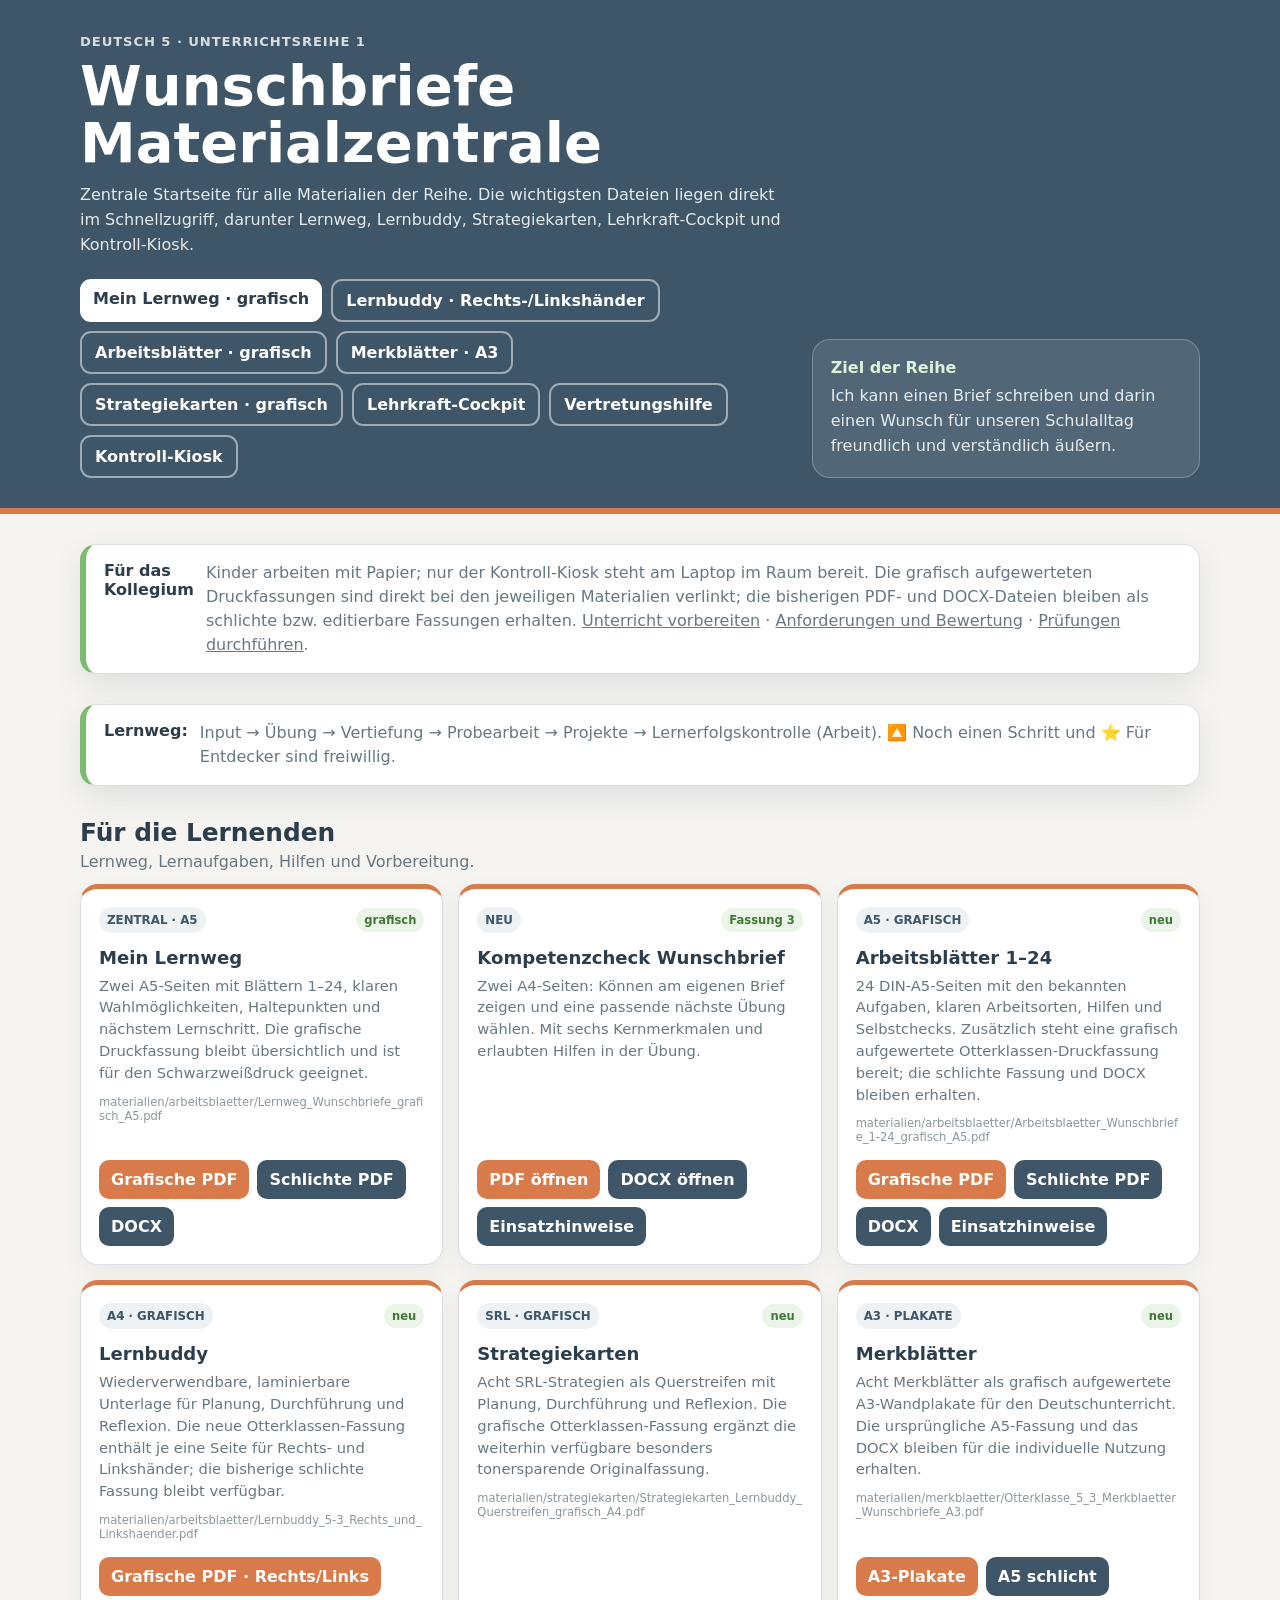
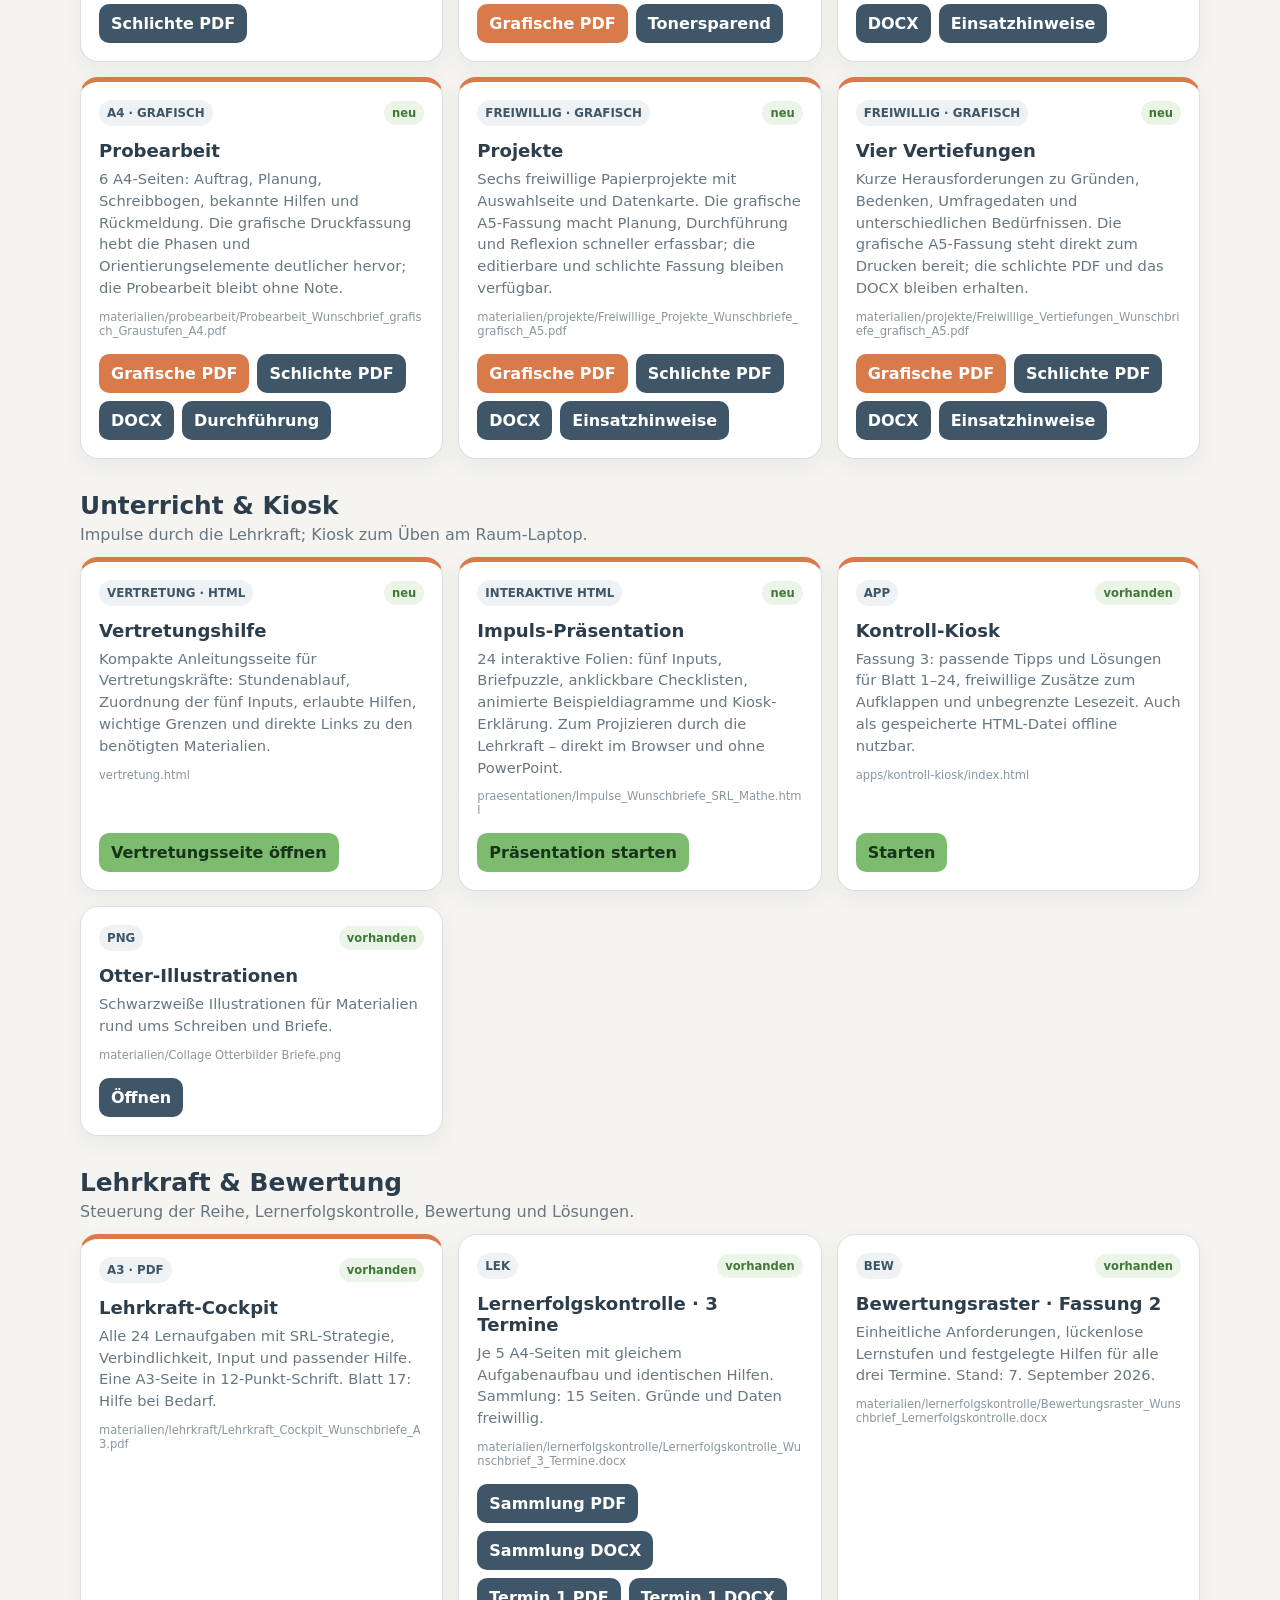
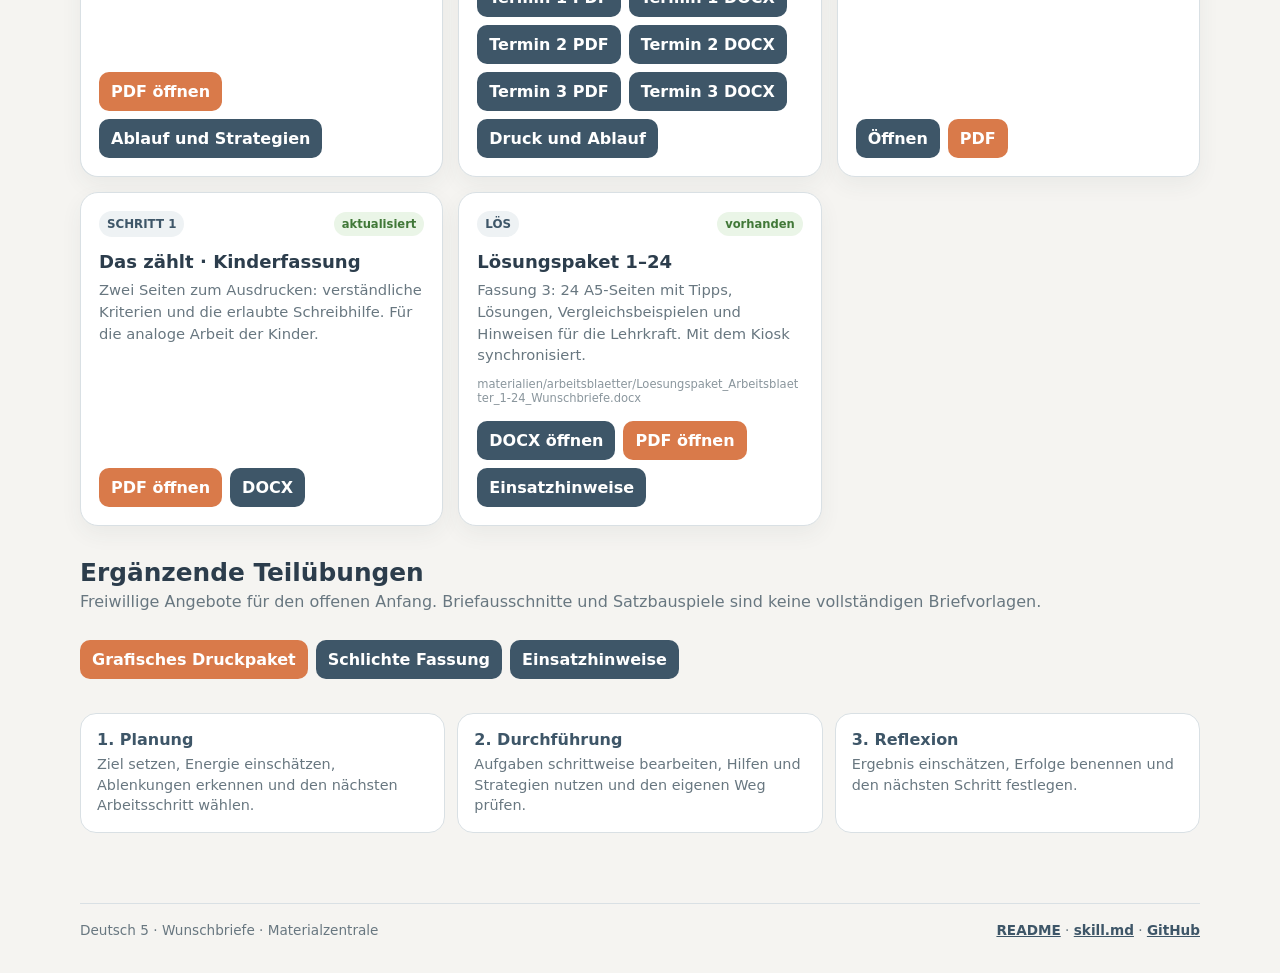
==== index.html @ b3e1fbee "Vertretungshilfe im Cockpit verlinken" ====
<!doctype html>
<html lang="de">
<head>
<meta charset="utf-8">
<meta name="viewport" content="width=device-width,initial-scale=1">
<meta name="theme-color" content="#3E5668">
<title>Deutsch 5 · Wunschbriefe · Materialzentrale</title>
<style>
:root{--slate:#3E5668;--slate-dark:#2C3D4C;--rust:#D97A4A;--sage:#7DBB6F;--paper:#F5F4F1;--ink:#24313A;--muted:#687780;--line:#D9E0E4;--white:#fff;--soft:#EEF2F4;--shadow:0 12px 30px rgba(44,61,76,.10)}
*{box-sizing:border-box}html{scroll-behavior:smooth}body{margin:0;font-family:system-ui,-apple-system,"Segoe UI",Arial,sans-serif;background:var(--paper);color:var(--ink)}a{color:inherit}.shell{width:min(1120px,calc(100% - 28px));margin:auto}
header{background:var(--slate);color:white;border-bottom:6px solid var(--rust);padding:34px 0 30px}.hero{display:grid;grid-template-columns:1.45fr .8fr;gap:28px;align-items:end}.eyebrow{font-size:.82rem;font-weight:850;letter-spacing:.07em;text-transform:uppercase;opacity:.8}h1{font-size:clamp(2rem,5vw,3.5rem);line-height:1.02;margin:8px 0 12px}header p{margin:0;line-height:1.55;max-width:730px;color:rgba(255,255,255,.88)}.goal{background:rgba(255,255,255,.1);border:1px solid rgba(255,255,255,.25);border-radius:18px;padding:18px}.goal b{display:block;color:#DDF3D8;margin-bottom:7px}.quick{display:flex;gap:9px;flex-wrap:wrap;margin-top:21px}.quick a{text-decoration:none;background:white;color:var(--slate-dark);font-weight:850;padding:10px 13px;border-radius:11px}.quick a.alt{background:transparent;color:white;border:2px solid rgba(255,255,255,.5)}
main{padding:30px 0 48px}.intro{display:flex;gap:12px;align-items:flex-start;background:white;border:1px solid var(--line);border-left:6px solid var(--sage);padding:16px 18px;border-radius:16px;box-shadow:var(--shadow);margin-bottom:30px}.intro strong{color:var(--slate-dark)}.intro span{color:var(--muted);line-height:1.5}
section{margin-top:32px}.section-head{margin-bottom:13px}.section-head h2{margin:0;color:var(--slate-dark);font-size:1.55rem}.section-head p{margin:5px 0 0;color:var(--muted)}.grid{display:grid;grid-template-columns:repeat(3,minmax(0,1fr));gap:15px}.card{background:white;border:1px solid var(--line);border-radius:18px;padding:18px;box-shadow:0 8px 22px rgba(44,61,76,.06);display:flex;flex-direction:column;min-height:220px}.card.featured{border-top:5px solid var(--rust)}.top{display:flex;align-items:center;justify-content:space-between;gap:10px}.badge{font-size:.74rem;font-weight:900;padding:6px 8px;border-radius:999px;background:var(--soft);color:var(--slate)}.ready{font-size:.72rem;font-weight:850;color:#417838;background:#EAF5E7;padding:5px 8px;border-radius:999px}.card h3{margin:14px 0 7px;color:var(--slate-dark);font-size:1.13rem}.card p{margin:0;color:var(--muted);line-height:1.48;font-size:.92rem}.path{margin:11px 0 0;color:#8A969D;font-size:.72rem;word-break:break-all}.actions{margin-top:auto;padding-top:16px;display:flex;flex-wrap:wrap;gap:8px}.btn{display:inline-block;text-decoration:none;background:var(--slate);color:white;padding:10px 12px;border-radius:10px;font-weight:850}.btn.pdf{background:var(--rust)}.btn.app{background:var(--sage);color:#17331a}
.srl{display:grid;grid-template-columns:repeat(3,1fr);gap:12px;margin-top:34px}.srl div{background:white;border:1px solid var(--line);border-radius:16px;padding:16px}.srl b{display:block;color:var(--slate);margin-bottom:5px}.srl span{font-size:.9rem;line-height:1.42;color:var(--muted)}footer{padding:22px 0 35px;color:var(--muted);font-size:.85rem}footer .shell{border-top:1px solid var(--line);padding-top:18px;display:flex;justify-content:space-between;gap:12px;flex-wrap:wrap}footer a{font-weight:800;color:var(--slate)}
@media(max-width:900px){.hero{grid-template-columns:1fr}.grid{grid-template-columns:repeat(2,1fr)}.srl{grid-template-columns:1fr}}@media(max-width:620px){.grid{grid-template-columns:1fr}.shell{width:min(100% - 18px,1120px)}header{padding-top:25px}}
</style>
</head>
<body>
<header>
<div class="shell hero">
<div>
<div class="eyebrow">Deutsch 5 · Unterrichtsreihe 1</div>
<h1>Wunschbriefe<br>Materialzentrale</h1>
<p>Zentrale Startseite für alle Materialien der Reihe. Die wichtigsten Dateien liegen direkt im Schnellzugriff, darunter Lernweg, Lernbuddy, Strategiekarten, Lehrkraft-Cockpit und Kontroll-Kiosk.</p>
<nav class="quick" aria-label="Schnellzugriff">
<a href="materialien/arbeitsblaetter/Lernweg_Wunschbriefe_grafisch_A5.pdf">Mein Lernweg · grafisch</a>
<a class="alt" href="materialien/arbeitsblaetter/Lernbuddy_5-3_Rechts_und_Linkshaender.pdf">Lernbuddy · Rechts-/Linkshänder</a>
<a class="alt" href="materialien/arbeitsblaetter/Arbeitsblaetter_Wunschbriefe_1-24_grafisch_A5.pdf">Arbeitsblätter · grafisch</a>
<a class="alt" href="materialien/merkblaetter/Otterklasse_5_3_Merkblaetter_Wunschbriefe_A3.pdf">Merkblätter · A3</a>
<a class="alt" href="materialien/strategiekarten/Strategiekarten_Lernbuddy_Querstreifen_grafisch_A4.pdf">Strategiekarten · grafisch</a>
<a class="alt" href="materialien/lehrkraft/Lehrkraft_Cockpit_Wunschbriefe_A3.pdf">Lehrkraft-Cockpit</a>
<a class="alt" href="vertretung.html">Vertretungshilfe</a>
<a class="alt" href="apps/kontroll-kiosk/index.html">Kontroll-Kiosk</a>
</nav>
</div>
<aside class="goal"><b>Ziel der Reihe</b><p>Ich kann einen Brief schreiben und darin einen Wunsch für unseren Schulalltag freundlich und verständlich äußern.</p></aside>
</div>
</header>
<main class="shell">
<div class="intro"><strong>Für das Kollegium</strong><span>Kinder arbeiten mit Papier; nur der Kontroll-Kiosk steht am Laptop im Raum bereit. Die grafisch aufgewerteten Druckfassungen sind direkt bei den jeweiligen Materialien verlinkt; die bisherigen PDF- und DOCX-Dateien bleiben als schlichte bzw. editierbare Fassungen erhalten. <a href="materialien/lehrkraft/Hinweise_Unterricht_Fassung3.md">Unterricht vorbereiten</a> · <a href="materialien/bewertung/Anforderungen_Wunschbriefe.md">Anforderungen und Bewertung</a> · <a href="materialien/lernerfolgskontrolle/Hinweise_Pruefungen_Fassung3.md">Prüfungen durchführen</a>.</span></div>
<div class="intro"><strong>Lernweg:</strong><span>Input → Übung → Vertiefung → Probearbeit → Projekte → Lernerfolgskontrolle (Arbeit). 🔼 Noch einen Schritt und ⭐ Für Entdecker sind freiwillig.</span></div>

<section>
<div class="section-head"><h2>Für die Lernenden</h2><p>Lernweg, Lernaufgaben, Hilfen und Vorbereitung.</p></div>
<div class="grid">
<article class="card featured"><div class="top"><span class="badge">ZENTRAL · A5</span><span class="ready">grafisch</span></div><h3>Mein Lernweg</h3><p>Zwei A5-Seiten mit Blättern 1–24, klaren Wahlmöglichkeiten, Haltepunkten und nächstem Lernschritt. Die grafische Druckfassung bleibt übersichtlich und ist für den Schwarzweißdruck geeignet.</p><div class="path">materialien/arbeitsblaetter/Lernweg_Wunschbriefe_grafisch_A5.pdf</div><div class="actions"><a class="btn pdf" href="materialien/arbeitsblaetter/Lernweg_Wunschbriefe_grafisch_A5.pdf">Grafische PDF</a><a class="btn" href="materialien/arbeitsblaetter/Mein_Lernweg.pdf">Schlichte PDF</a><a class="btn" href="materialien/arbeitsblaetter/Mein_Lernweg.docx">DOCX</a></div></article>
<article class="card featured"><div class="top"><span class="badge">NEU</span><span class="ready">Fassung 3</span></div><h3>Kompetenzcheck Wunschbrief</h3><p>Zwei A4-Seiten: Können am eigenen Brief zeigen und eine passende nächste Übung wählen. Mit sechs Kernmerkmalen und erlaubten Hilfen in der Übung.</p><div class="actions"><a class="btn pdf" href="materialien/arbeitsblaetter/Kompetenzcheck_Wunschbrief.pdf">PDF öffnen</a><a class="btn" href="materialien/arbeitsblaetter/Kompetenzcheck_Wunschbrief.docx">DOCX öffnen</a><a class="btn" href="materialien/arbeitsblaetter/Hinweise_Lernweg_Kompetenzcheck.md">Einsatzhinweise</a></div></article>
<article class="card featured"><div class="top"><span class="badge">A5 · GRAFISCH</span><span class="ready">neu</span></div><h3>Arbeitsblätter 1–24</h3><p>24 DIN-A5-Seiten mit den bekannten Aufgaben, klaren Arbeitsorten, Hilfen und Selbstchecks. Zusätzlich steht eine grafisch aufgewertete Otterklassen-Druckfassung bereit; die schlichte Fassung und DOCX bleiben erhalten.</p><div class="path">materialien/arbeitsblaetter/Arbeitsblaetter_Wunschbriefe_1-24_grafisch_A5.pdf</div><div class="actions"><a class="btn pdf" href="materialien/arbeitsblaetter/Arbeitsblaetter_Wunschbriefe_1-24_grafisch_A5.pdf">Grafische PDF</a><a class="btn" href="materialien/arbeitsblaetter/Arbeitsblaetter_1-24_DIN_A5_ueberarbeitet.pdf">Schlichte PDF</a><a class="btn" href="materialien/arbeitsblaetter/Arbeitsblaetter_1-24_DIN_A5_ueberarbeitet.docx">DOCX</a><a class="btn" href="materialien/arbeitsblaetter/Hinweise_Arbeitsblaetter_Fassung3.md">Einsatzhinweise</a></div></article>
<article class="card featured"><div class="top"><span class="badge">A4 · GRAFISCH</span><span class="ready">neu</span></div><h3>Lernbuddy</h3><p>Wiederverwendbare, laminierbare Unterlage für Planung, Durchführung und Reflexion. Die neue Otterklassen-Fassung enthält je eine Seite für Rechts- und Linkshänder; die bisherige schlichte Fassung bleibt verfügbar.</p><div class="path">materialien/arbeitsblaetter/Lernbuddy_5-3_Rechts_und_Linkshaender.pdf</div><div class="actions"><a class="btn pdf" href="materialien/arbeitsblaetter/Lernbuddy_5-3_Rechts_und_Linkshaender.pdf">Grafische PDF · Rechts/Links</a><a class="btn" href="materialien/arbeitsblaetter/Lernbuddy_A4.pdf">Schlichte PDF</a></div></article>
<article class="card featured"><div class="top"><span class="badge">SRL · GRAFISCH</span><span class="ready">neu</span></div><h3>Strategiekarten</h3><p>Acht SRL-Strategien als Querstreifen mit Planung, Durchführung und Reflexion. Die grafische Otterklassen-Fassung ergänzt die weiterhin verfügbare besonders tonersparende Originalfassung.</p><div class="path">materialien/strategiekarten/Strategiekarten_Lernbuddy_Querstreifen_grafisch_A4.pdf</div><div class="actions"><a class="btn pdf" href="materialien/strategiekarten/Strategiekarten_Lernbuddy_Querstreifen_grafisch_A4.pdf">Grafische PDF</a><a class="btn" href="materialien/strategiekarten/Strategiekarten_Lernbuddy_Querstreifen_8_Karten.pdf">Tonersparend</a></div></article>
<article class="card featured"><div class="top"><span class="badge">A3 · PLAKATE</span><span class="ready">neu</span></div><h3>Merkblätter</h3><p>Acht Merkblätter als grafisch aufgewertete A3-Wandplakate für den Deutschunterricht. Die ursprüngliche A5-Fassung und das DOCX bleiben für die individuelle Nutzung erhalten.</p><div class="path">materialien/merkblaetter/Otterklasse_5_3_Merkblaetter_Wunschbriefe_A3.pdf</div><div class="actions"><a class="btn pdf" href="materialien/merkblaetter/Otterklasse_5_3_Merkblaetter_Wunschbriefe_A3.pdf">A3-Plakate</a><a class="btn" href="materialien/merkblaetter/Merkblaetter_Wunschbriefe_DIN_A5_Mathe_angepasst.pdf">A5 schlicht</a><a class="btn" href="materialien/merkblaetter/Merkblaetter_Wunschbriefe_DIN_A5_Mathe_angepasst.docx">DOCX</a><a class="btn" href="materialien/merkblaetter/Hinweise_Hilfen_Fassung3.md">Einsatzhinweise</a></div></article>
<article class="card featured"><div class="top"><span class="badge">A4 · GRAFISCH</span><span class="ready">neu</span></div><h3>Probearbeit</h3><p>6 A4-Seiten: Auftrag, Planung, Schreibbogen, bekannte Hilfen und Rückmeldung. Die grafische Druckfassung hebt die Phasen und Orientierungselemente deutlicher hervor; die Probearbeit bleibt ohne Note.</p><div class="path">materialien/probearbeit/Probearbeit_Wunschbrief_grafisch_Graustufen_A4.pdf</div><div class="actions"><a class="btn pdf" href="materialien/probearbeit/Probearbeit_Wunschbrief_grafisch_Graustufen_A4.pdf">Grafische PDF</a><a class="btn" href="materialien/probearbeit/Probearbeit_Wunschbrief_Komplettpaket.pdf">Schlichte PDF</a><a class="btn" href="materialien/probearbeit/Probearbeit_Wunschbrief_Komplettpaket.docx">DOCX</a><a class="btn" href="materialien/lernerfolgskontrolle/Hinweise_Pruefungen_Fassung3.md">Durchführung</a></div></article>
<article class="card featured"><div class="top"><span class="badge">FREIWILLIG · GRAFISCH</span><span class="ready">neu</span></div><h3>Projekte</h3><p>Sechs freiwillige Papierprojekte mit Auswahlseite und Datenkarte. Die grafische A5-Fassung macht Planung, Durchführung und Reflexion schneller erfassbar; die editierbare und schlichte Fassung bleiben verfügbar.</p><div class="path">materialien/projekte/Freiwillige_Projekte_Wunschbriefe_grafisch_A5.pdf</div><div class="actions"><a class="btn pdf" href="materialien/projekte/Freiwillige_Projekte_Wunschbriefe_grafisch_A5.pdf">Grafische PDF</a><a class="btn" href="materialien/projekte/Freiwillige_Projekte_Wunschbriefe_DIN_A5.pdf">Schlichte PDF</a><a class="btn" href="materialien/projekte/Freiwillige_Projekte_Wunschbriefe_DIN_A5.docx">DOCX</a><a class="btn" href="materialien/projekte/Hinweise_Projekte_Vertiefungen.md">Einsatzhinweise</a></div></article>
<article class="card featured"><div class="top"><span class="badge">FREIWILLIG · GRAFISCH</span><span class="ready">neu</span></div><h3>Vier Vertiefungen</h3><p>Kurze Herausforderungen zu Gründen, Bedenken, Umfragedaten und unterschiedlichen Bedürfnissen. Die grafische A5-Fassung steht direkt zum Drucken bereit; die schlichte PDF und das DOCX bleiben erhalten.</p><div class="path">materialien/projekte/Freiwillige_Vertiefungen_Wunschbriefe_grafisch_A5.pdf</div><div class="actions"><a class="btn pdf" href="materialien/projekte/Freiwillige_Vertiefungen_Wunschbriefe_grafisch_A5.pdf">Grafische PDF</a><a class="btn" href="materialien/projekte/Freiwillige_Vertiefungen_Wunschbriefe_DIN_A5.pdf">Schlichte PDF</a><a class="btn" href="materialien/projekte/Freiwillige_Vertiefungen_Wunschbriefe_DIN_A5.docx">DOCX</a><a class="btn" href="materialien/projekte/Hinweise_Projekte_Vertiefungen.md">Einsatzhinweise</a></div></article>
</div>
</section>

<section>
<div class="section-head"><h2>Unterricht & Kiosk</h2><p>Impulse durch die Lehrkraft; Kiosk zum Üben am Raum-Laptop.</p></div>
<div class="grid">
<article class="card featured"><div class="top"><span class="badge">VERTRETUNG · HTML</span><span class="ready">neu</span></div><h3>Vertretungshilfe</h3><p>Kompakte Anleitungsseite für Vertretungskräfte: Stundenablauf, Zuordnung der fünf Inputs, erlaubte Hilfen, wichtige Grenzen und direkte Links zu den benötigten Materialien.</p><div class="path">vertretung.html</div><div class="actions"><a class="btn app" href="vertretung.html">Vertretungsseite öffnen</a></div></article>
<article class="card featured"><div class="top"><span class="badge">INTERAKTIVE HTML</span><span class="ready">neu</span></div><h3>Impuls-Präsentation</h3><p>24 interaktive Folien: fünf Inputs, Briefpuzzle, anklickbare Checklisten, animierte Beispieldiagramme und Kiosk-Erklärung. Zum Projizieren durch die Lehrkraft – direkt im Browser und ohne PowerPoint.</p><div class="path">praesentationen/Impulse_Wunschbriefe_SRL_Mathe.html</div><div class="actions"><a class="btn app" href="praesentationen/Impulse_Wunschbriefe_SRL_Mathe.html">Präsentation starten</a></div></article>
<article class="card featured"><div class="top"><span class="badge">APP</span><span class="ready">vorhanden</span></div><h3>Kontroll-Kiosk</h3><p>Fassung 3: passende Tipps und Lösungen für Blatt 1–24, freiwillige Zusätze zum Aufklappen und unbegrenzte Lesezeit. Auch als gespeicherte HTML-Datei offline nutzbar.</p><div class="path">apps/kontroll-kiosk/index.html</div><div class="actions"><a class="btn app" href="apps/kontroll-kiosk/index.html">Starten</a></div></article>
<article class="card"><div class="top"><span class="badge">PNG</span><span class="ready">vorhanden</span></div><h3>Otter-Illustrationen</h3><p>Schwarzweiße Illustrationen für Materialien rund ums Schreiben und Briefe.</p><div class="path">materialien/Collage Otterbilder Briefe.png</div><div class="actions"><a class="btn" href="materialien/Collage%20Otterbilder%20Briefe.png">Öffnen</a></div></article>
</div>
</section>

<section>
<div class="section-head"><h2>Lehrkraft & Bewertung</h2><p>Steuerung der Reihe, Lernerfolgskontrolle, Bewertung und Lösungen.</p></div>
<div class="grid">
<article class="card featured"><div class="top"><span class="badge">A3 · PDF</span><span class="ready">vorhanden</span></div><h3>Lehrkraft-Cockpit</h3><p>Alle 24 Lernaufgaben mit SRL-Strategie, Verbindlichkeit, Input und passender Hilfe. Eine A3-Seite in 12-Punkt-Schrift. Blatt 17: Hilfe bei Bedarf.</p><div class="path">materialien/lehrkraft/Lehrkraft_Cockpit_Wunschbriefe_A3.pdf</div><div class="actions"><a class="btn pdf" href="materialien/lehrkraft/Lehrkraft_Cockpit_Wunschbriefe_A3.pdf">PDF öffnen</a><a class="btn" href="materialien/lehrkraft/Hinweise_Unterricht_Fassung3.md">Ablauf und Strategien</a></div></article>
<article class="card"><div class="top"><span class="badge">LEK</span><span class="ready">vorhanden</span></div><h3>Lernerfolgskontrolle · 3 Termine</h3><p>Je 5 A4-Seiten mit gleichem Aufgabenaufbau und identischen Hilfen. Sammlung: 15 Seiten. Gründe und Daten freiwillig.</p><div class="path">materialien/lernerfolgskontrolle/Lernerfolgskontrolle_Wunschbrief_3_Termine.docx</div><div class="actions"><a class="btn" href="materialien/lernerfolgskontrolle/Lernerfolgskontrolle_Wunschbrief_3_Termine.pdf">Sammlung PDF</a><a class="btn" href="materialien/lernerfolgskontrolle/Lernerfolgskontrolle_Wunschbrief_3_Termine.docx">Sammlung DOCX</a><a class="btn" href="materialien/lernerfolgskontrolle/Lernerfolgskontrolle_Wunschbrief_Termin_1.pdf">Termin 1 PDF</a><a class="btn" href="materialien/lernerfolgskontrolle/Lernerfolgskontrolle_Wunschbrief_Termin_1.docx">Termin 1 DOCX</a><a class="btn" href="materialien/lernerfolgskontrolle/Lernerfolgskontrolle_Wunschbrief_Termin_2.pdf">Termin 2 PDF</a><a class="btn" href="materialien/lernerfolgskontrolle/Lernerfolgskontrolle_Wunschbrief_Termin_2.docx">Termin 2 DOCX</a><a class="btn" href="materialien/lernerfolgskontrolle/Lernerfolgskontrolle_Wunschbrief_Termin_3.pdf">Termin 3 PDF</a><a class="btn" href="materialien/lernerfolgskontrolle/Lernerfolgskontrolle_Wunschbrief_Termin_3.docx">Termin 3 DOCX</a><a class="btn" href="materialien/lernerfolgskontrolle/Hinweise_Pruefungen_Fassung3.md">Druck und Ablauf</a></div></article>
<article class="card"><div class="top"><span class="badge">BEW</span><span class="ready">vorhanden</span></div><h3>Bewertungsraster · Fassung 2</h3><p>Einheitliche Anforderungen, lückenlose Lernstufen und festgelegte Hilfen für alle drei Termine. Stand: 7. September 2026.</p><div class="path">materialien/lernerfolgskontrolle/Bewertungsraster_Wunschbrief_Lernerfolgskontrolle.docx</div><div class="actions"><a class="btn" href="materialien/lernerfolgskontrolle/Bewertungsraster_Wunschbrief_Lernerfolgskontrolle.docx">Öffnen</a> <a class="btn pdf" href="materialien/lernerfolgskontrolle/Bewertungsraster_Wunschbrief_Lernerfolgskontrolle.pdf">PDF</a></div></article>
<article class="card"><div class="top"><span class="badge">SCHRITT 1</span><span class="ready">aktualisiert</span></div><h3>Das zählt · Kinderfassung</h3><p>Zwei Seiten zum Ausdrucken: verständliche Kriterien und die erlaubte Schreibhilfe. Für die analoge Arbeit der Kinder.</p><div class="actions"><a class="btn pdf" href="materialien/lernerfolgskontrolle/Wunschbrief_Das_zaehlt_Kinderfassung.pdf">PDF öffnen</a> <a class="btn" href="materialien/lernerfolgskontrolle/Wunschbrief_Das_zaehlt_Kinderfassung.docx">DOCX</a></div></article>
<article class="card"><div class="top"><span class="badge">LÖS</span><span class="ready">vorhanden</span></div><h3>Lösungspaket 1–24</h3><p>Fassung 3: 24 A5-Seiten mit Tipps, Lösungen, Vergleichsbeispielen und Hinweisen für die Lehrkraft. Mit dem Kiosk synchronisiert.</p><div class="path">materialien/arbeitsblaetter/Loesungspaket_Arbeitsblaetter_1-24_Wunschbriefe.docx</div><div class="actions"><a class="btn" href="materialien/arbeitsblaetter/Loesungspaket_Arbeitsblaetter_1-24_Wunschbriefe.docx">DOCX öffnen</a><a class="btn pdf" href="materialien/arbeitsblaetter/Loesungspaket_Arbeitsblaetter_1-24_Wunschbriefe.pdf">PDF öffnen</a><a class="btn" href="materialien/arbeitsblaetter/Hinweise_Kiosk_Loesungen.md">Einsatzhinweise</a></div></article>
</div>
</section>

<section><div class="section-head"><h2>Ergänzende Teilübungen</h2><p>Freiwillige Angebote für den offenen Anfang. Briefausschnitte und Satzbauspiele sind keine vollständigen Briefvorlagen.</p></div><div class="actions"><a class="btn pdf" href="materialien/offener-anfang/Offener_Anfang_Wunschbriefe_grafisch_A5.pdf">Grafisches Druckpaket</a><a class="btn" href="materialien/offener-anfang/Offener_Anfang_Wunschbriefe_Druckpaket.pdf">Schlichte Fassung</a><a class="btn" href="materialien/offener-anfang/Hinweise_Offener_Anfang.md">Einsatzhinweise</a></div></section>
<section class="srl" aria-label="SRL-Zyklus">
<div><b>1. Planung</b><span>Ziel setzen, Energie einschätzen, Ablenkungen erkennen und den nächsten Arbeitsschritt wählen.</span></div>
<div><b>2. Durchführung</b><span>Aufgaben schrittweise bearbeiten, Hilfen und Strategien nutzen und den eigenen Weg prüfen.</span></div>
<div><b>3. Reflexion</b><span>Ergebnis einschätzen, Erfolge benennen und den nächsten Schritt festlegen.</span></div>
</section>
</main>
<footer><div class="shell"><span>Deutsch 5 · Wunschbriefe · Materialzentrale</span><span><a href="https://github.com/technikerleben/d5ur1-wunschbriefe/blob/main/README.md">README</a> · <a href="skill.md">skill.md</a> · <a href="https://github.com/technikerleben/d5ur1-wunschbriefe">GitHub</a></span></div></footer>
</body>
</html>
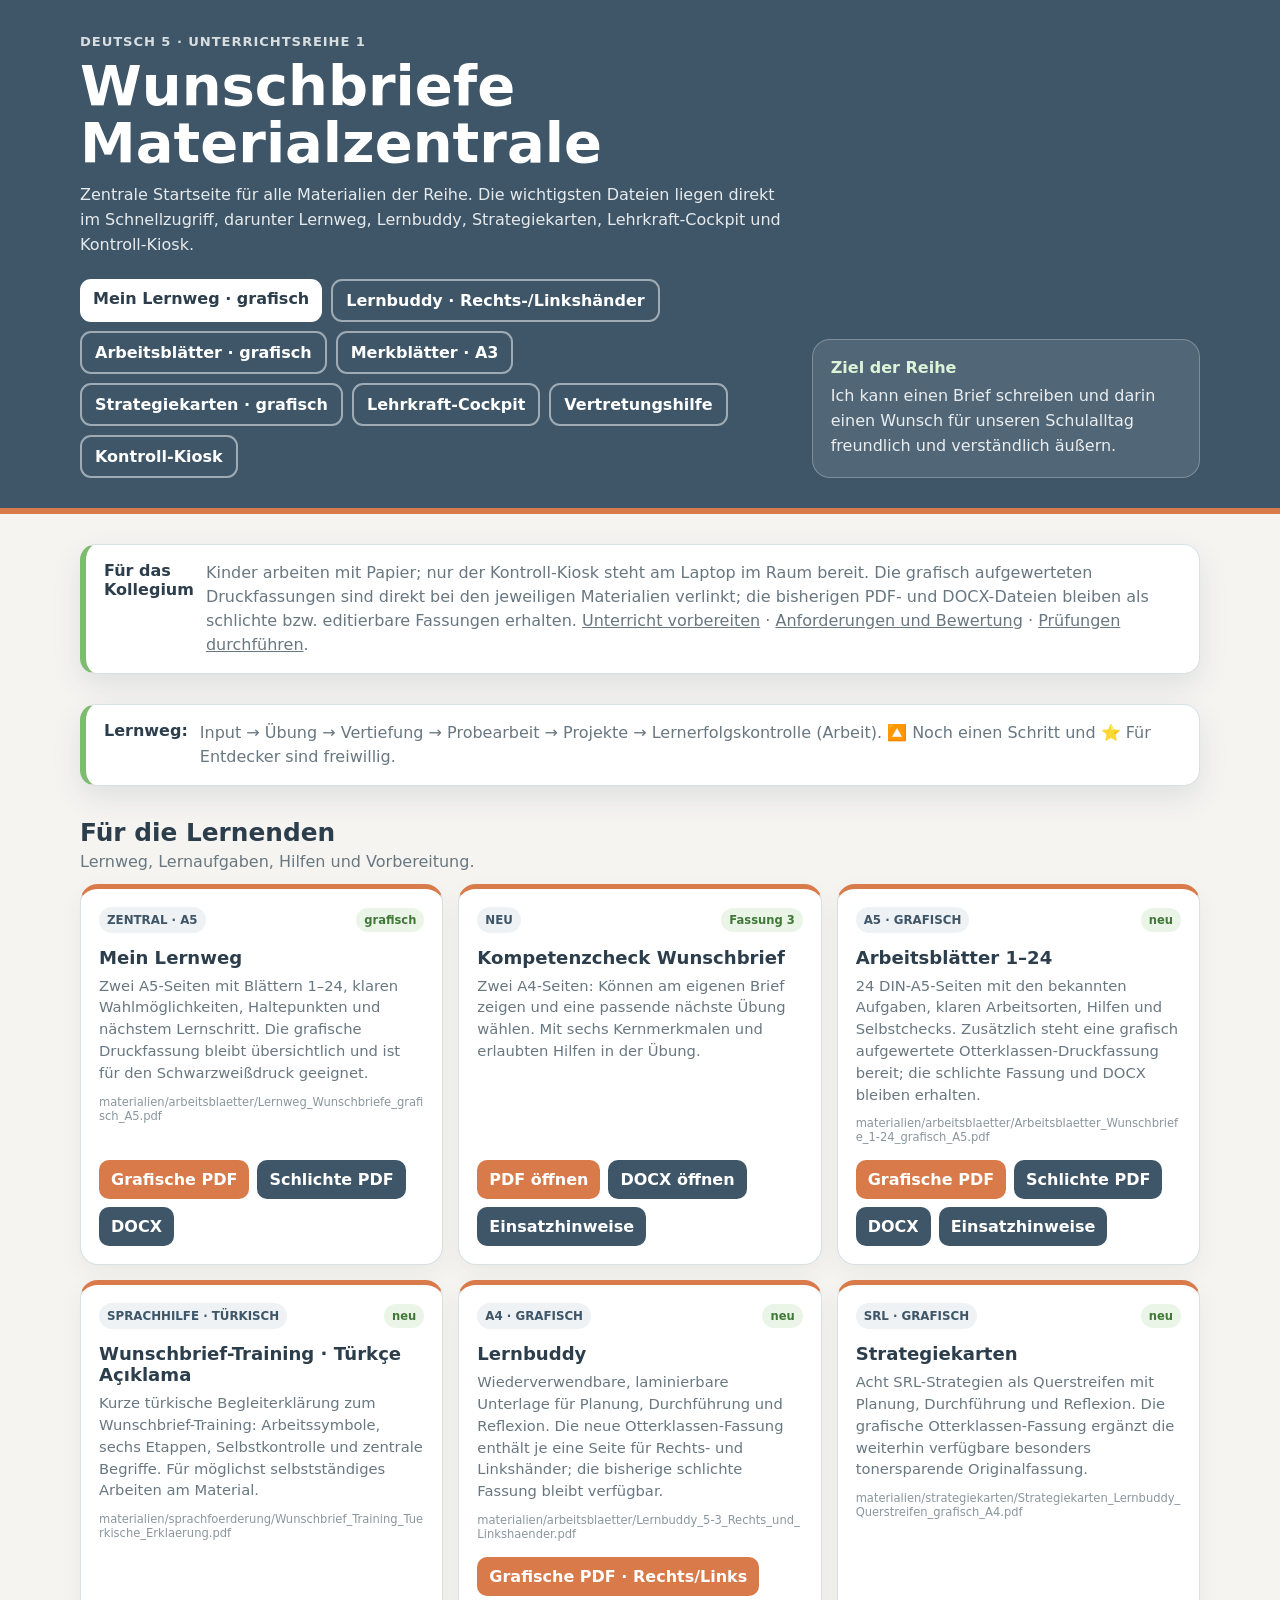
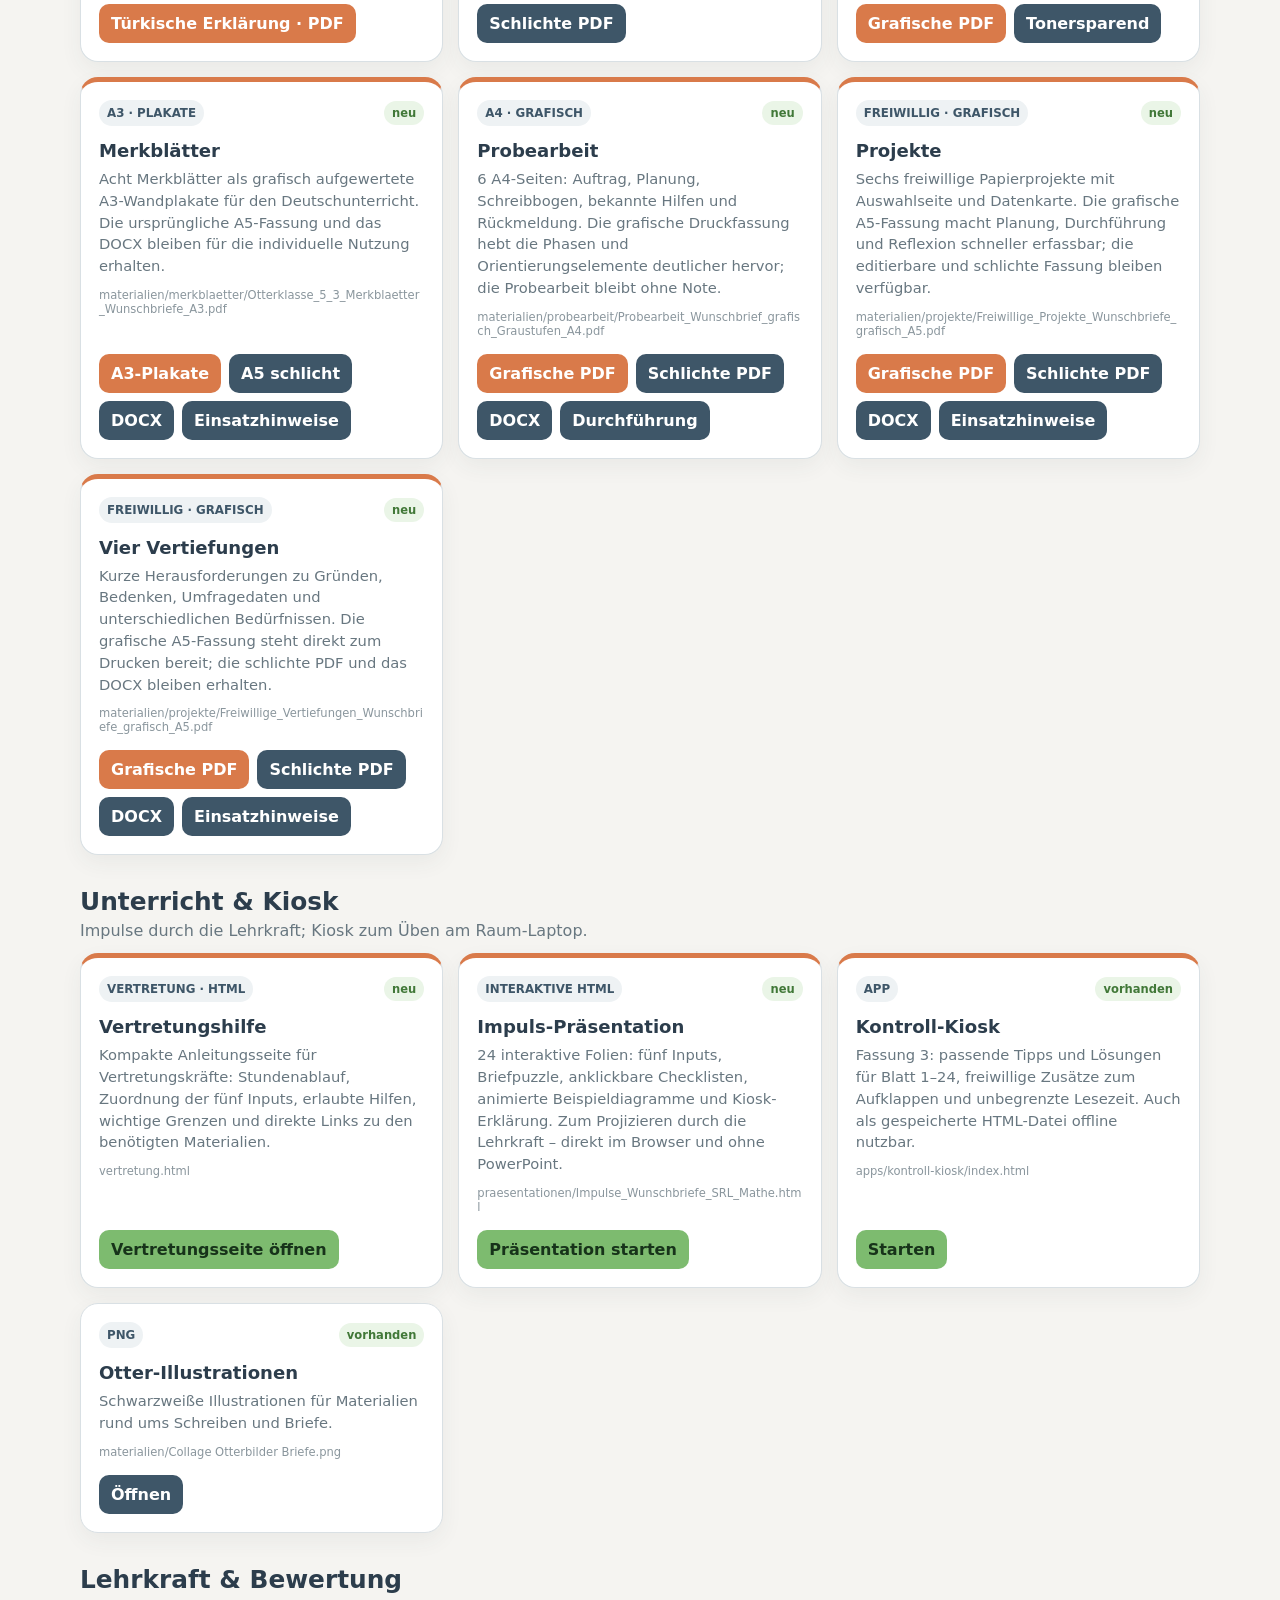
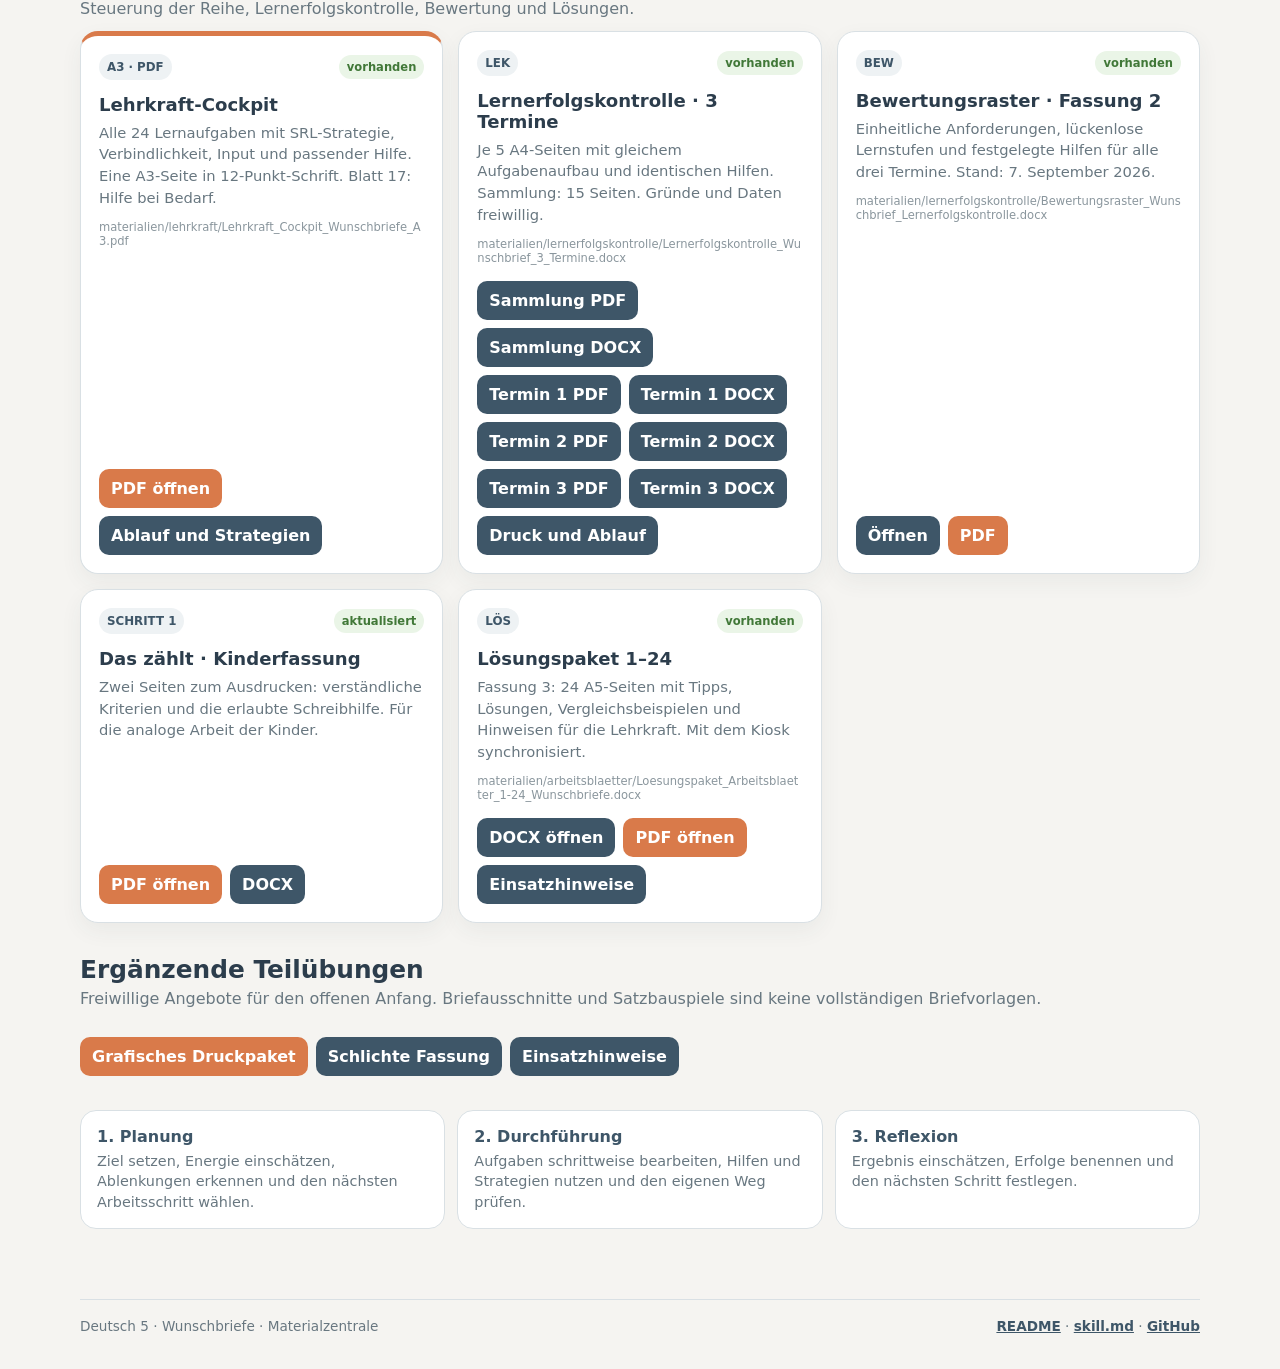
==== commit 79d70f34: "Türkische Sprachhilfe in Materialzentrale verlinken" ====
--- a/index.html
+++ b/index.html
@@ -46,6 +46,7 @@
 <article class="card featured"><div class="top"><span class="badge">ZENTRAL · A5</span><span class="ready">grafisch</span></div><h3>Mein Lernweg</h3><p>Zwei A5-Seiten mit Blättern 1–24, klaren Wahlmöglichkeiten, Haltepunkten und nächstem Lernschritt. Die grafische Druckfassung bleibt übersichtlich und ist für den Schwarzweißdruck geeignet.</p><div class="path">materialien/arbeitsblaetter/Lernweg_Wunschbriefe_grafisch_A5.pdf</div><div class="actions"><a class="btn pdf" href="materialien/arbeitsblaetter/Lernweg_Wunschbriefe_grafisch_A5.pdf">Grafische PDF</a><a class="btn" href="materialien/arbeitsblaetter/Mein_Lernweg.pdf">Schlichte PDF</a><a class="btn" href="materialien/arbeitsblaetter/Mein_Lernweg.docx">DOCX</a></div></article>
 <article class="card featured"><div class="top"><span class="badge">NEU</span><span class="ready">Fassung 3</span></div><h3>Kompetenzcheck Wunschbrief</h3><p>Zwei A4-Seiten: Können am eigenen Brief zeigen und eine passende nächste Übung wählen. Mit sechs Kernmerkmalen und erlaubten Hilfen in der Übung.</p><div class="actions"><a class="btn pdf" href="materialien/arbeitsblaetter/Kompetenzcheck_Wunschbrief.pdf">PDF öffnen</a><a class="btn" href="materialien/arbeitsblaetter/Kompetenzcheck_Wunschbrief.docx">DOCX öffnen</a><a class="btn" href="materialien/arbeitsblaetter/Hinweise_Lernweg_Kompetenzcheck.md">Einsatzhinweise</a></div></article>
 <article class="card featured"><div class="top"><span class="badge">A5 · GRAFISCH</span><span class="ready">neu</span></div><h3>Arbeitsblätter 1–24</h3><p>24 DIN-A5-Seiten mit den bekannten Aufgaben, klaren Arbeitsorten, Hilfen und Selbstchecks. Zusätzlich steht eine grafisch aufgewertete Otterklassen-Druckfassung bereit; die schlichte Fassung und DOCX bleiben erhalten.</p><div class="path">materialien/arbeitsblaetter/Arbeitsblaetter_Wunschbriefe_1-24_grafisch_A5.pdf</div><div class="actions"><a class="btn pdf" href="materialien/arbeitsblaetter/Arbeitsblaetter_Wunschbriefe_1-24_grafisch_A5.pdf">Grafische PDF</a><a class="btn" href="materialien/arbeitsblaetter/Arbeitsblaetter_1-24_DIN_A5_ueberarbeitet.pdf">Schlichte PDF</a><a class="btn" href="materialien/arbeitsblaetter/Arbeitsblaetter_1-24_DIN_A5_ueberarbeitet.docx">DOCX</a><a class="btn" href="materialien/arbeitsblaetter/Hinweise_Arbeitsblaetter_Fassung3.md">Einsatzhinweise</a></div></article>
+<article class="card featured"><div class="top"><span class="badge">SPRACHHILFE · TÜRKISCH</span><span class="ready">neu</span></div><h3>Wunschbrief-Training · Türkçe Açıklama</h3><p>Kurze türkische Begleiterklärung zum Wunschbrief-Training: Arbeitssymbole, sechs Etappen, Selbstkontrolle und zentrale Begriffe. Für möglichst selbstständiges Arbeiten am Material.</p><div class="path">materialien/sprachfoerderung/Wunschbrief_Training_Tuerkische_Erklaerung.pdf</div><div class="actions"><a class="btn pdf" href="materialien/sprachfoerderung/Wunschbrief_Training_Tuerkische_Erklaerung.pdf">Türkische Erklärung · PDF</a></div></article>
 <article class="card featured"><div class="top"><span class="badge">A4 · GRAFISCH</span><span class="ready">neu</span></div><h3>Lernbuddy</h3><p>Wiederverwendbare, laminierbare Unterlage für Planung, Durchführung und Reflexion. Die neue Otterklassen-Fassung enthält je eine Seite für Rechts- und Linkshänder; die bisherige schlichte Fassung bleibt verfügbar.</p><div class="path">materialien/arbeitsblaetter/Lernbuddy_5-3_Rechts_und_Linkshaender.pdf</div><div class="actions"><a class="btn pdf" href="materialien/arbeitsblaetter/Lernbuddy_5-3_Rechts_und_Linkshaender.pdf">Grafische PDF · Rechts/Links</a><a class="btn" href="materialien/arbeitsblaetter/Lernbuddy_A4.pdf">Schlichte PDF</a></div></article>
 <article class="card featured"><div class="top"><span class="badge">SRL · GRAFISCH</span><span class="ready">neu</span></div><h3>Strategiekarten</h3><p>Acht SRL-Strategien als Querstreifen mit Planung, Durchführung und Reflexion. Die grafische Otterklassen-Fassung ergänzt die weiterhin verfügbare besonders tonersparende Originalfassung.</p><div class="path">materialien/strategiekarten/Strategiekarten_Lernbuddy_Querstreifen_grafisch_A4.pdf</div><div class="actions"><a class="btn pdf" href="materialien/strategiekarten/Strategiekarten_Lernbuddy_Querstreifen_grafisch_A4.pdf">Grafische PDF</a><a class="btn" href="materialien/strategiekarten/Strategiekarten_Lernbuddy_Querstreifen_8_Karten.pdf">Tonersparend</a></div></article>
 <article class="card featured"><div class="top"><span class="badge">A3 · PLAKATE</span><span class="ready">neu</span></div><h3>Merkblätter</h3><p>Acht Merkblätter als grafisch aufgewertete A3-Wandplakate für den Deutschunterricht. Die ursprüngliche A5-Fassung und das DOCX bleiben für die individuelle Nutzung erhalten.</p><div class="path">materialien/merkblaetter/Otterklasse_5_3_Merkblaetter_Wunschbriefe_A3.pdf</div><div class="actions"><a class="btn pdf" href="materialien/merkblaetter/Otterklasse_5_3_Merkblaetter_Wunschbriefe_A3.pdf">A3-Plakate</a><a class="btn" href="materialien/merkblaetter/Merkblaetter_Wunschbriefe_DIN_A5_Mathe_angepasst.pdf">A5 schlicht</a><a class="btn" href="materialien/merkblaetter/Merkblaetter_Wunschbriefe_DIN_A5_Mathe_angepasst.docx">DOCX</a><a class="btn" href="materialien/merkblaetter/Hinweise_Hilfen_Fassung3.md">Einsatzhinweise</a></div></article>
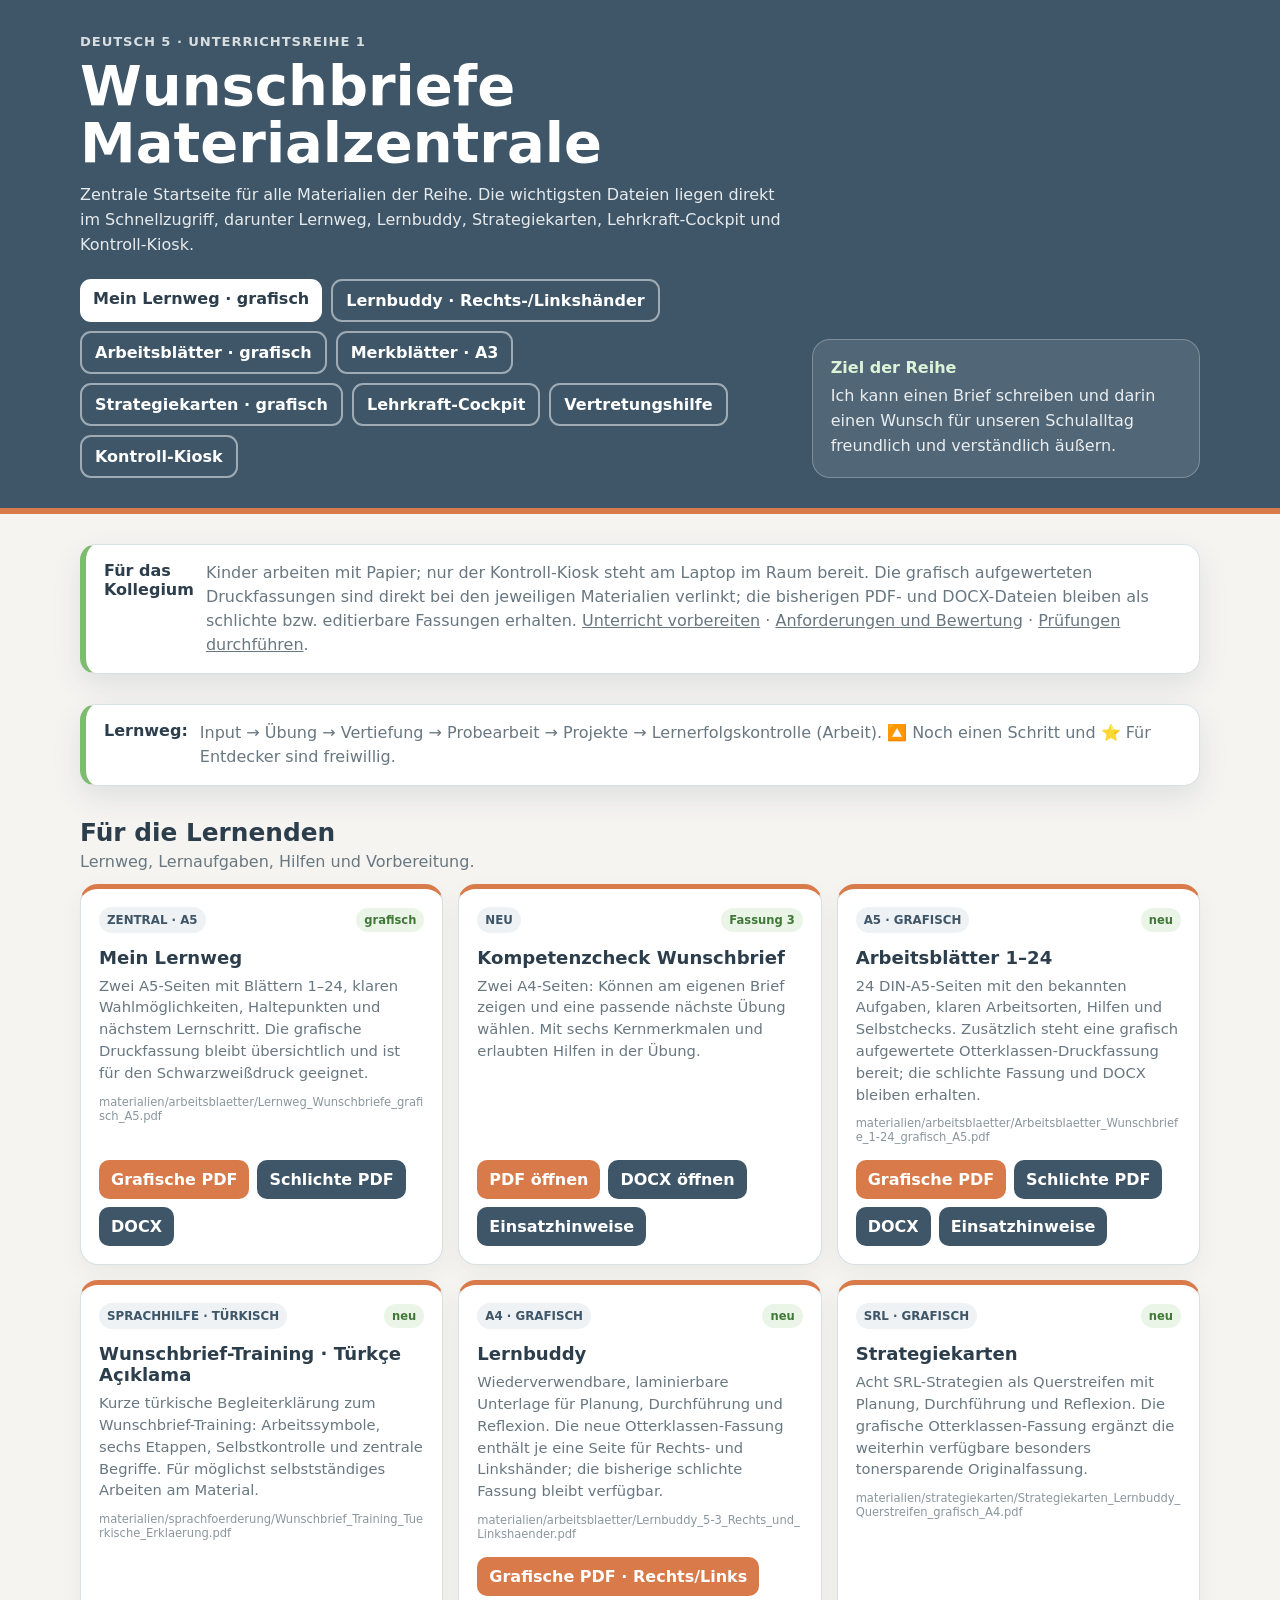
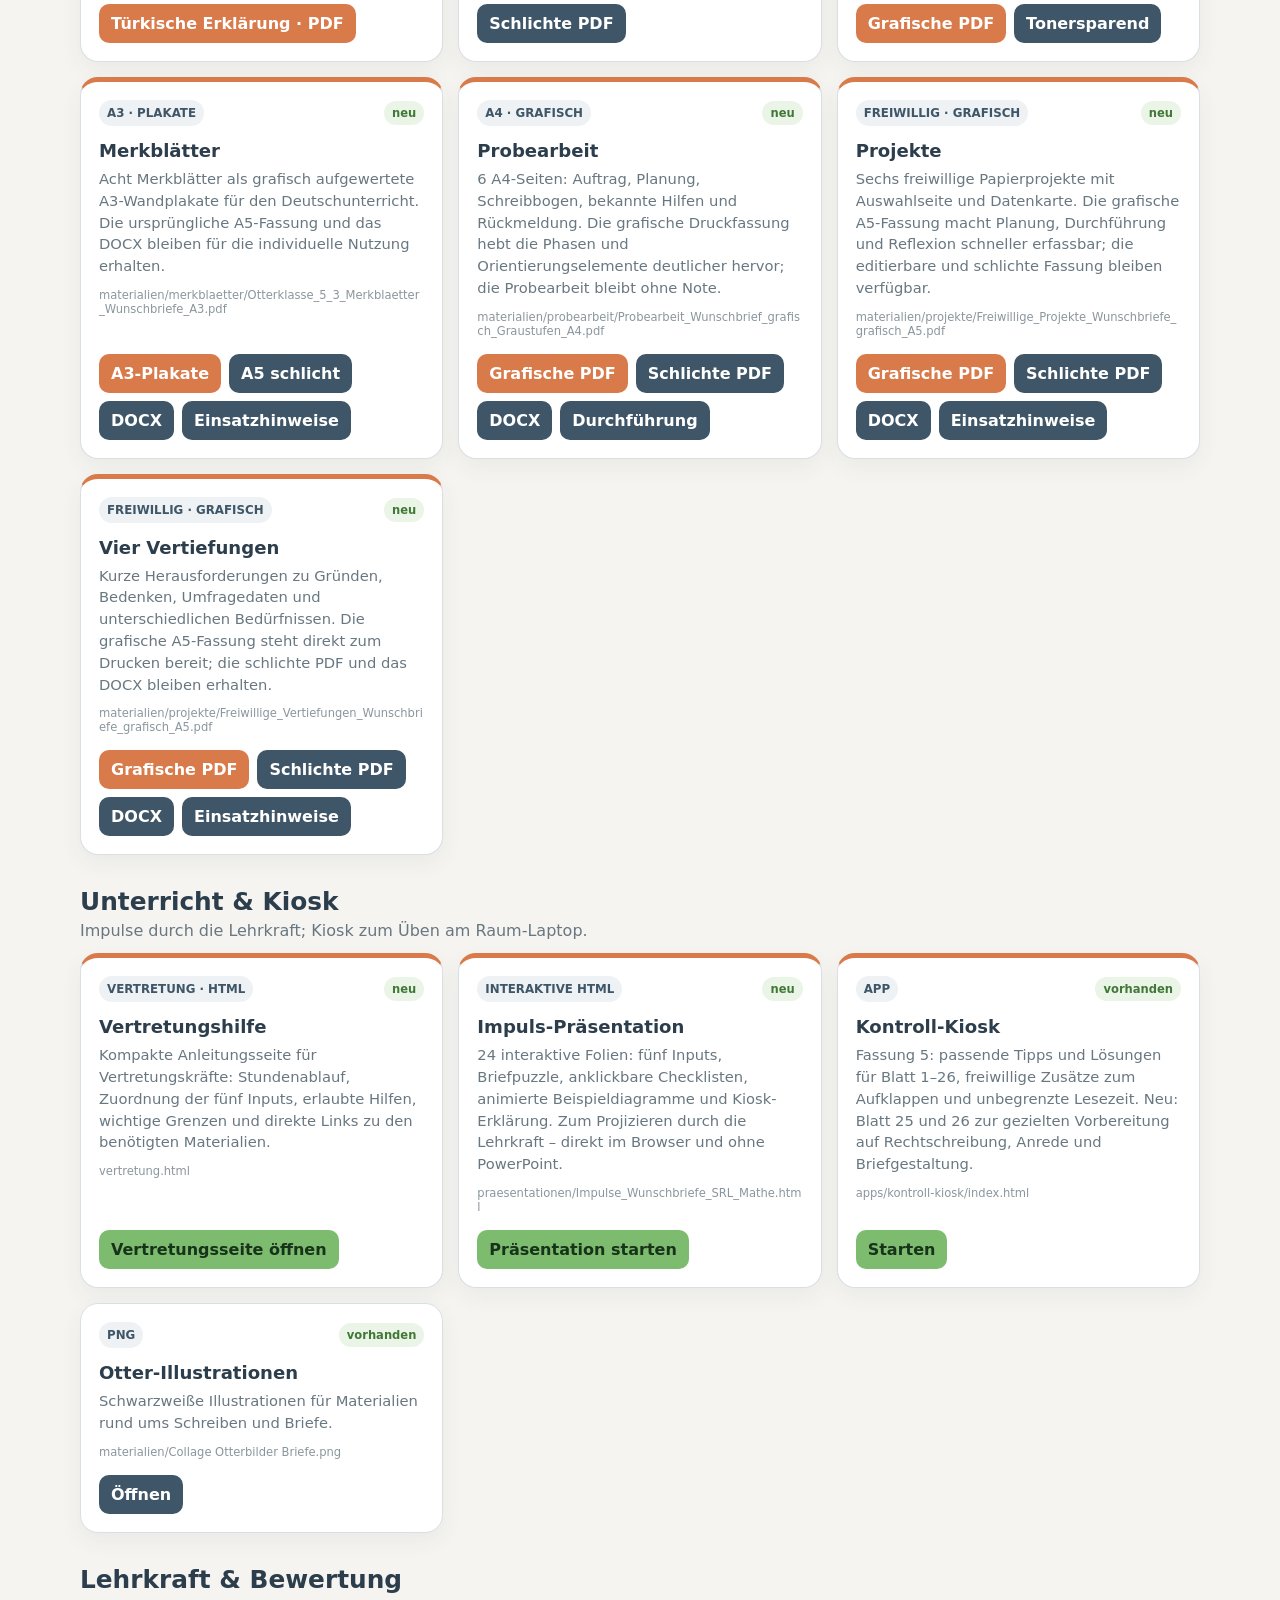
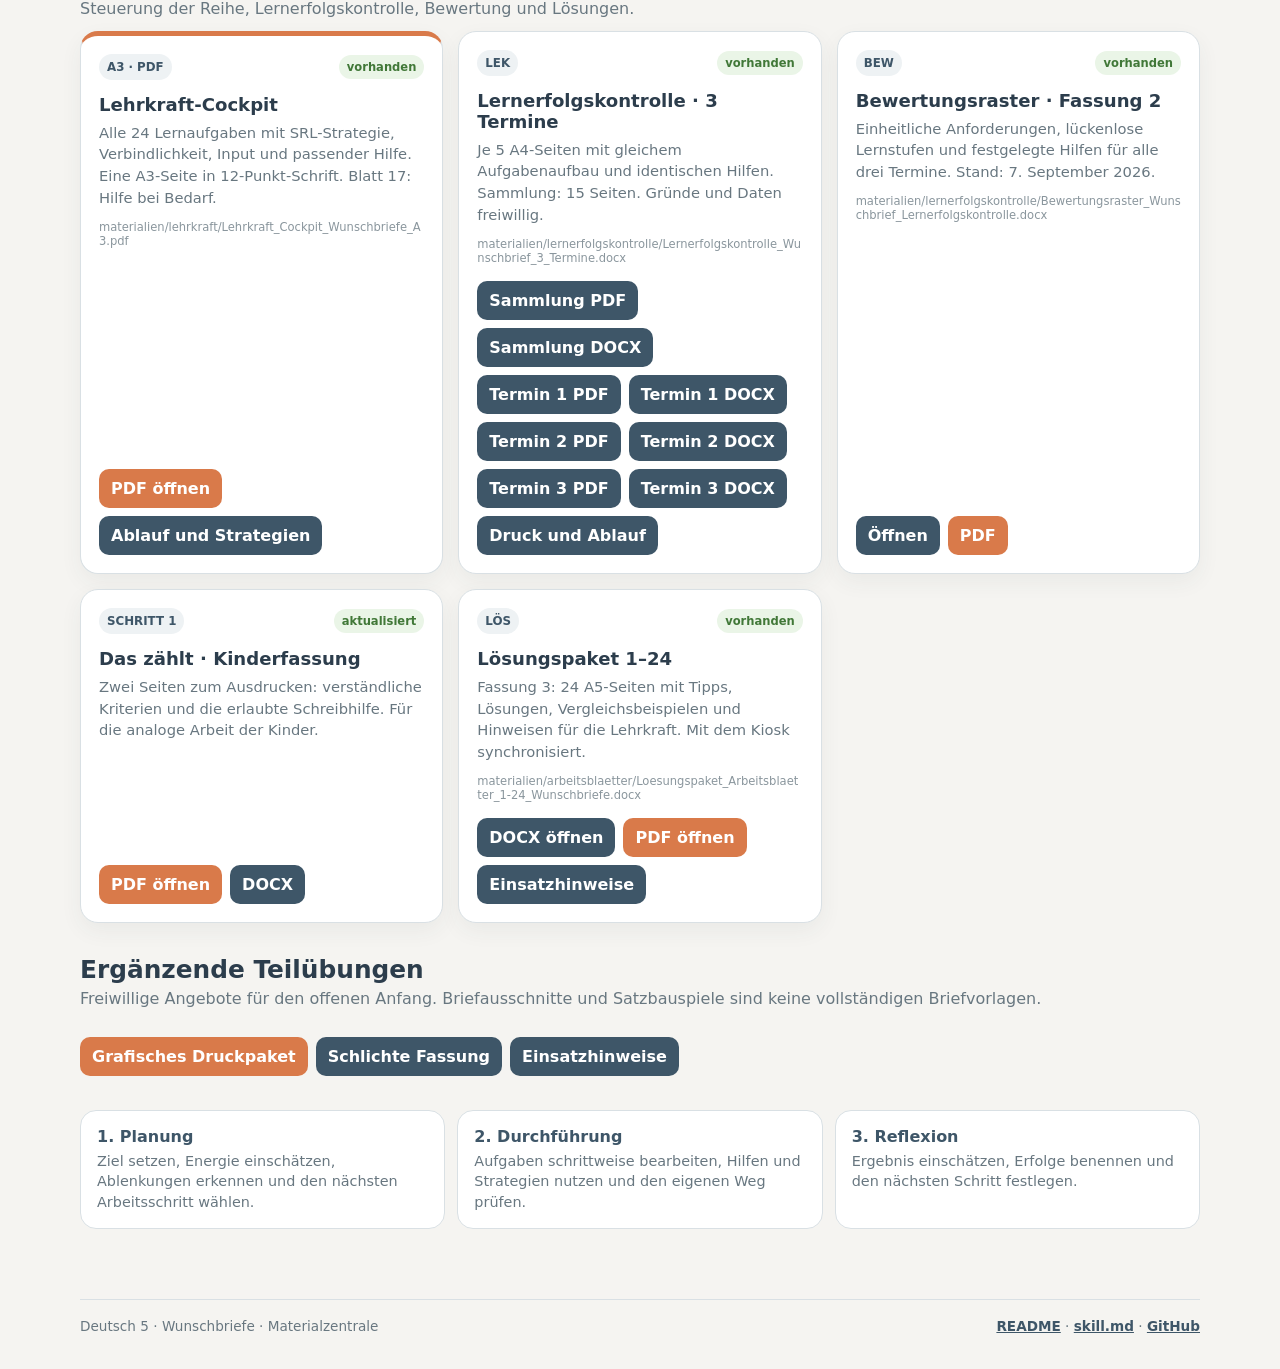
==== commit 2dd2448d: "Kontroll-Kiosk in Materialzentrale auf Blatt 1–26 aktualisieren" ====
--- a/index.html
+++ b/index.html
@@ -61,7 +61,7 @@
 <div class="grid">
 <article class="card featured"><div class="top"><span class="badge">VERTRETUNG · HTML</span><span class="ready">neu</span></div><h3>Vertretungshilfe</h3><p>Kompakte Anleitungsseite für Vertretungskräfte: Stundenablauf, Zuordnung der fünf Inputs, erlaubte Hilfen, wichtige Grenzen und direkte Links zu den benötigten Materialien.</p><div class="path">vertretung.html</div><div class="actions"><a class="btn app" href="vertretung.html">Vertretungsseite öffnen</a></div></article>
 <article class="card featured"><div class="top"><span class="badge">INTERAKTIVE HTML</span><span class="ready">neu</span></div><h3>Impuls-Präsentation</h3><p>24 interaktive Folien: fünf Inputs, Briefpuzzle, anklickbare Checklisten, animierte Beispieldiagramme und Kiosk-Erklärung. Zum Projizieren durch die Lehrkraft – direkt im Browser und ohne PowerPoint.</p><div class="path">praesentationen/Impulse_Wunschbriefe_SRL_Mathe.html</div><div class="actions"><a class="btn app" href="praesentationen/Impulse_Wunschbriefe_SRL_Mathe.html">Präsentation starten</a></div></article>
-<article class="card featured"><div class="top"><span class="badge">APP</span><span class="ready">vorhanden</span></div><h3>Kontroll-Kiosk</h3><p>Fassung 3: passende Tipps und Lösungen für Blatt 1–24, freiwillige Zusätze zum Aufklappen und unbegrenzte Lesezeit. Auch als gespeicherte HTML-Datei offline nutzbar.</p><div class="path">apps/kontroll-kiosk/index.html</div><div class="actions"><a class="btn app" href="apps/kontroll-kiosk/index.html">Starten</a></div></article>
+<article class="card featured"><div class="top"><span class="badge">APP</span><span class="ready">vorhanden</span></div><h3>Kontroll-Kiosk</h3><p>Fassung 5: passende Tipps und Lösungen für Blatt 1–26, freiwillige Zusätze zum Aufklappen und unbegrenzte Lesezeit. Neu: Blatt 25 und 26 zur gezielten Vorbereitung auf Rechtschreibung, Anrede und Briefgestaltung.</p><div class="path">apps/kontroll-kiosk/index.html</div><div class="actions"><a class="btn app" href="apps/kontroll-kiosk/index.html">Starten</a></div></article>
 <article class="card"><div class="top"><span class="badge">PNG</span><span class="ready">vorhanden</span></div><h3>Otter-Illustrationen</h3><p>Schwarzweiße Illustrationen für Materialien rund ums Schreiben und Briefe.</p><div class="path">materialien/Collage Otterbilder Briefe.png</div><div class="actions"><a class="btn" href="materialien/Collage%20Otterbilder%20Briefe.png">Öffnen</a></div></article>
 </div>
 </section>
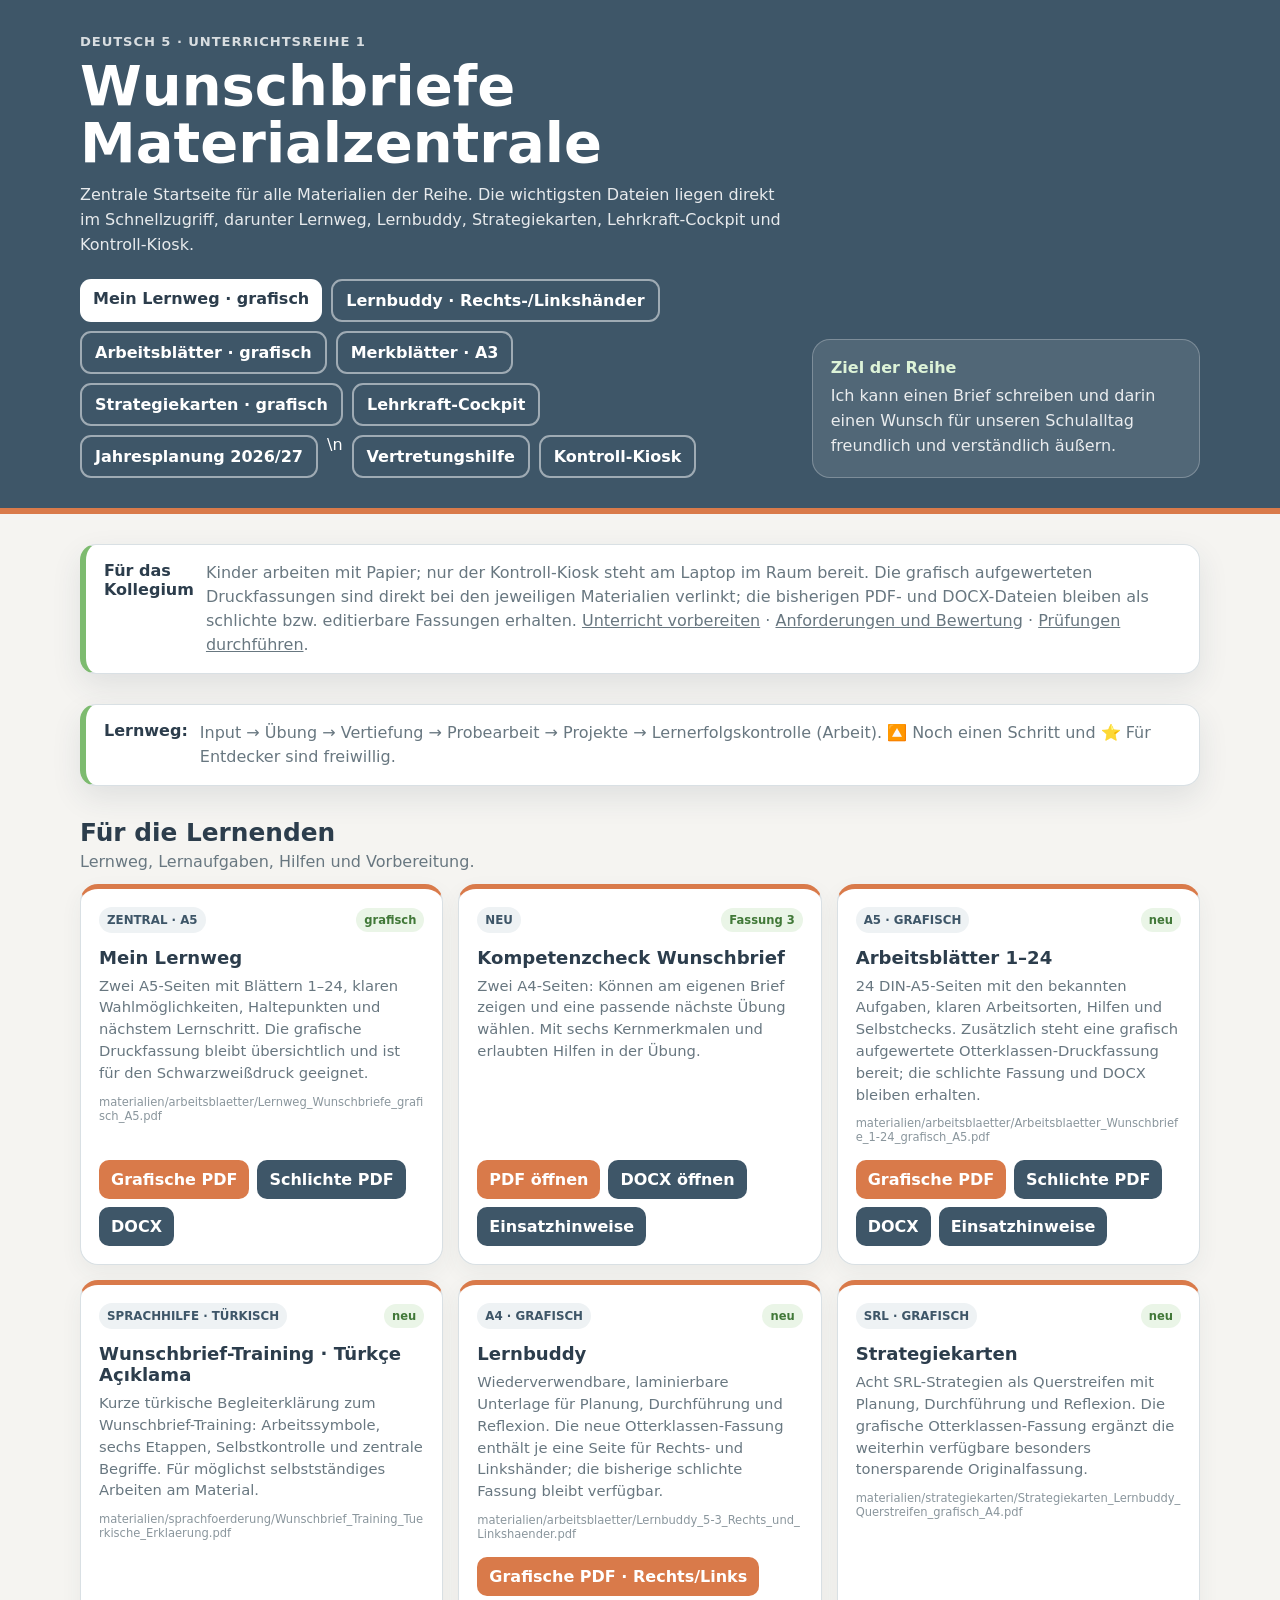
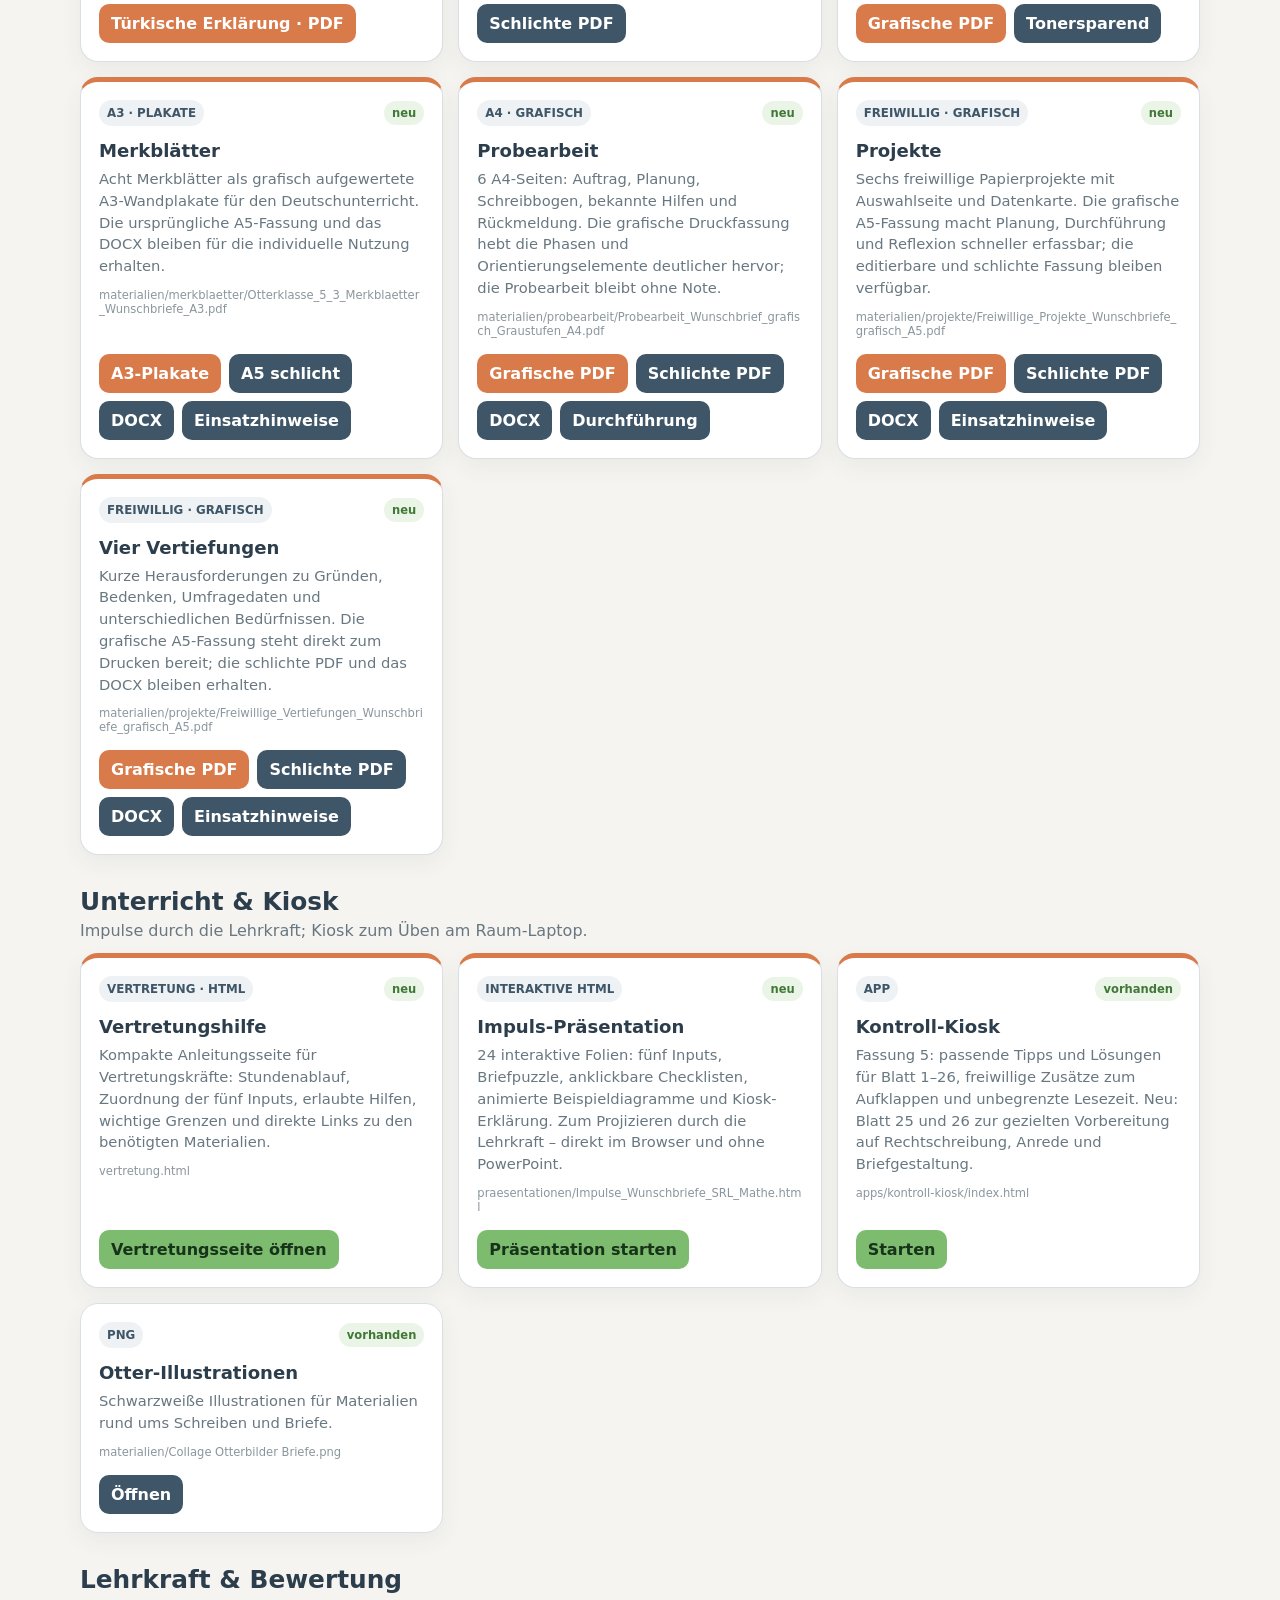
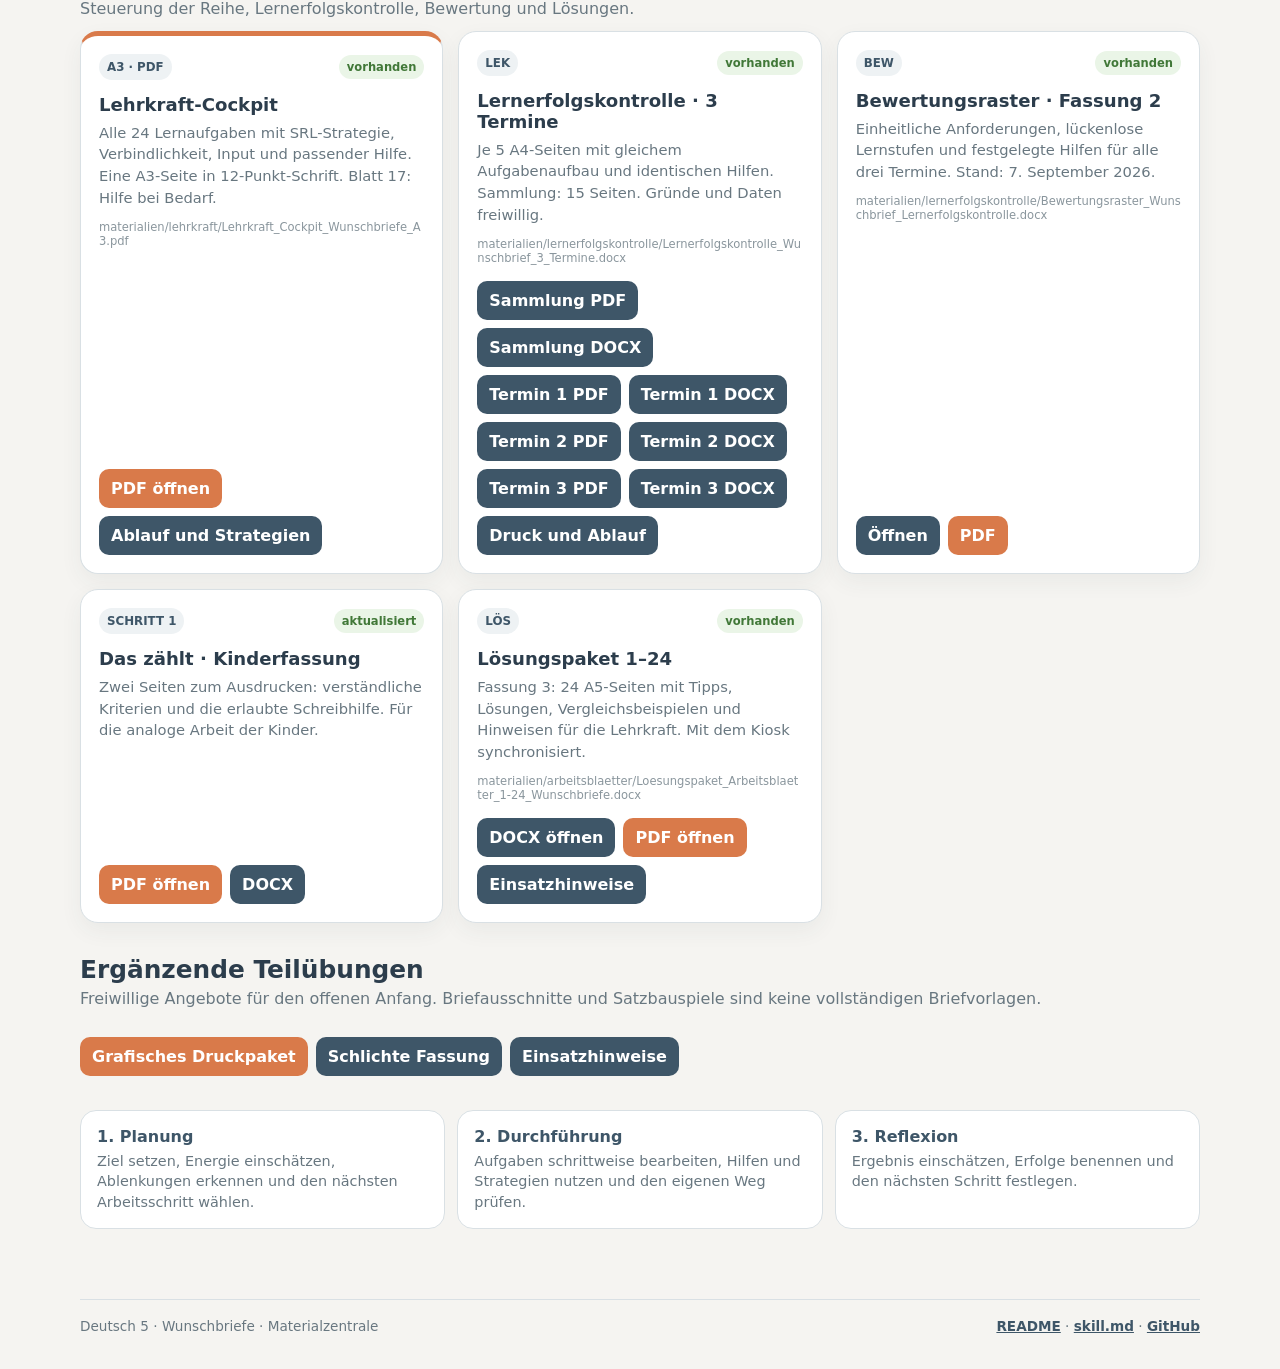
==== commit 37274949: "Materialzentrale: Jahresplanung verlinken" ====
--- a/index.html
+++ b/index.html
@@ -29,7 +29,7 @@
 <a class="alt" href="materialien/merkblaetter/Otterklasse_5_3_Merkblaetter_Wunschbriefe_A3.pdf">Merkblätter · A3</a>
 <a class="alt" href="materialien/strategiekarten/Strategiekarten_Lernbuddy_Querstreifen_grafisch_A4.pdf">Strategiekarten · grafisch</a>
 <a class="alt" href="materialien/lehrkraft/Lehrkraft_Cockpit_Wunschbriefe_A3.pdf">Lehrkraft-Cockpit</a>
-<a class="alt" href="vertretung.html">Vertretungshilfe</a>
+<a class="alt" href="Jahresplanung/index.html">Jahresplanung 2026/27</a>\n<a class="alt" href="vertretung.html">Vertretungshilfe</a>
 <a class="alt" href="apps/kontroll-kiosk/index.html">Kontroll-Kiosk</a>
 </nav>
 </div>
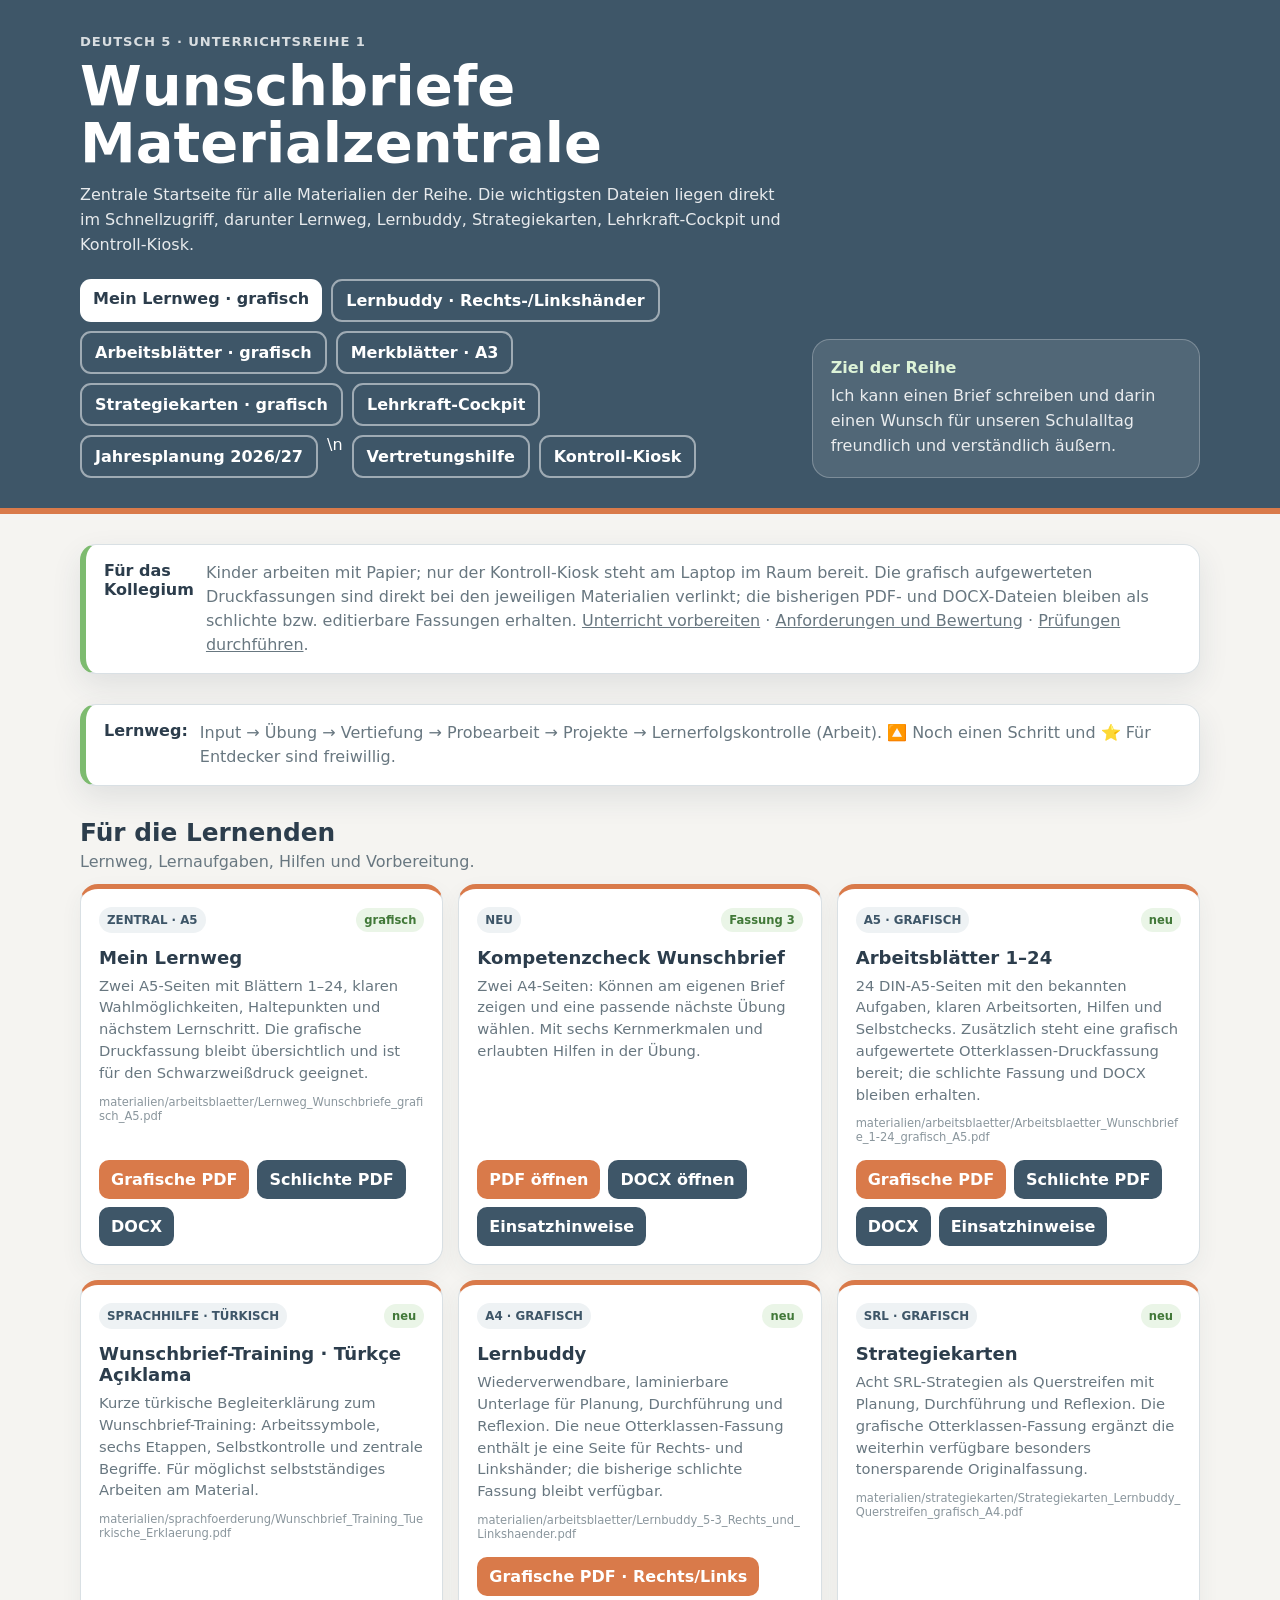
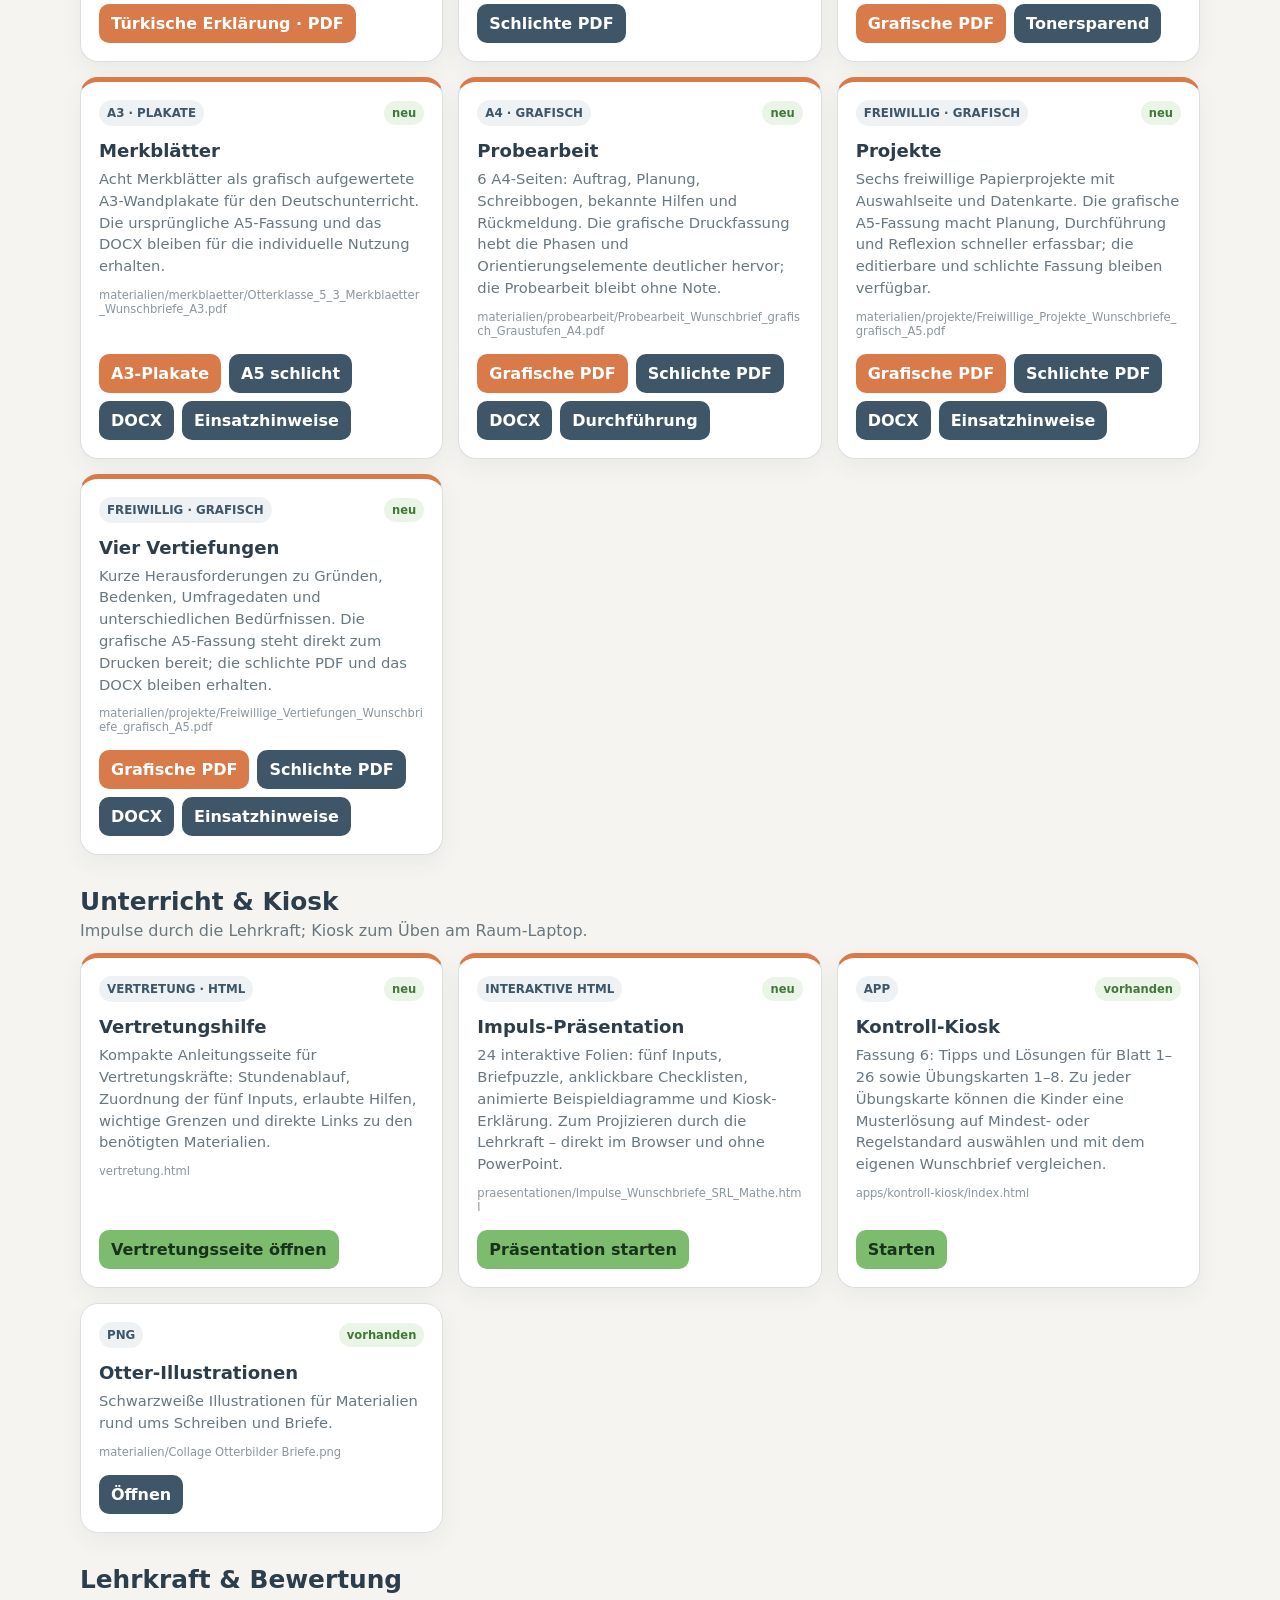
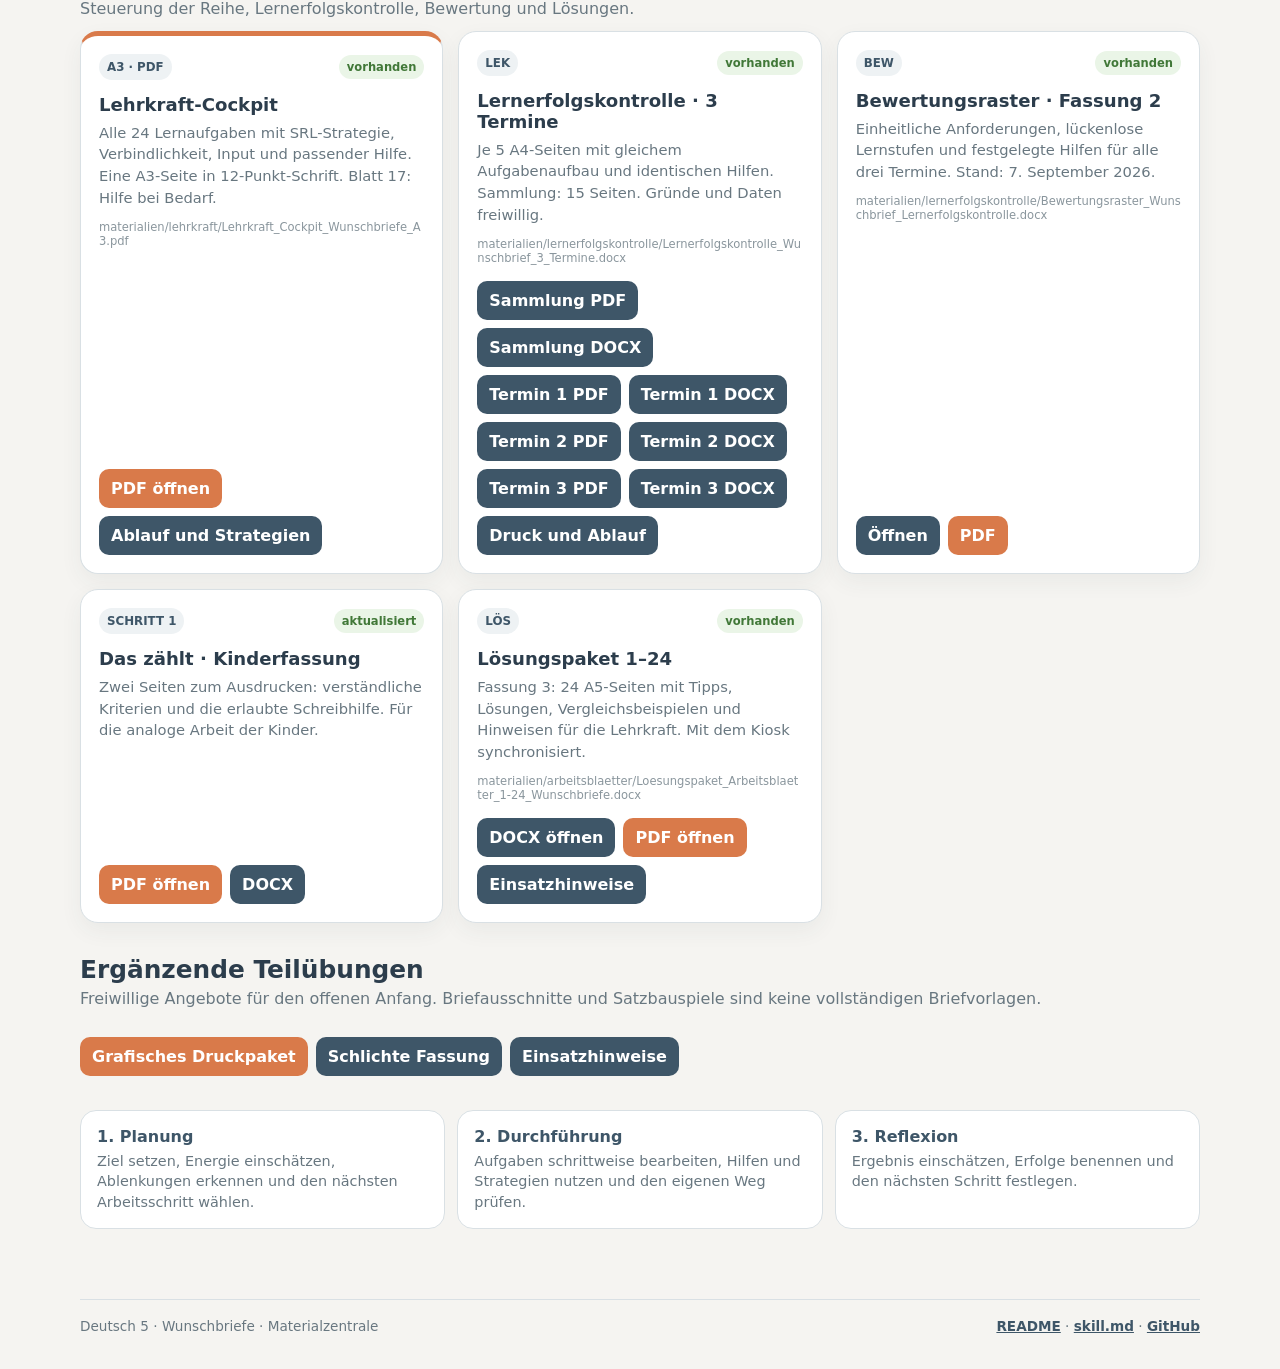
==== commit c4e93e33: "Kontroll-Kiosk Fassung 6 in Materialzentrale beschreiben" ====
--- a/index.html
+++ b/index.html
@@ -61,7 +61,7 @@
 <div class="grid">
 <article class="card featured"><div class="top"><span class="badge">VERTRETUNG · HTML</span><span class="ready">neu</span></div><h3>Vertretungshilfe</h3><p>Kompakte Anleitungsseite für Vertretungskräfte: Stundenablauf, Zuordnung der fünf Inputs, erlaubte Hilfen, wichtige Grenzen und direkte Links zu den benötigten Materialien.</p><div class="path">vertretung.html</div><div class="actions"><a class="btn app" href="vertretung.html">Vertretungsseite öffnen</a></div></article>
 <article class="card featured"><div class="top"><span class="badge">INTERAKTIVE HTML</span><span class="ready">neu</span></div><h3>Impuls-Präsentation</h3><p>24 interaktive Folien: fünf Inputs, Briefpuzzle, anklickbare Checklisten, animierte Beispieldiagramme und Kiosk-Erklärung. Zum Projizieren durch die Lehrkraft – direkt im Browser und ohne PowerPoint.</p><div class="path">praesentationen/Impulse_Wunschbriefe_SRL_Mathe.html</div><div class="actions"><a class="btn app" href="praesentationen/Impulse_Wunschbriefe_SRL_Mathe.html">Präsentation starten</a></div></article>
-<article class="card featured"><div class="top"><span class="badge">APP</span><span class="ready">vorhanden</span></div><h3>Kontroll-Kiosk</h3><p>Fassung 5: passende Tipps und Lösungen für Blatt 1–26, freiwillige Zusätze zum Aufklappen und unbegrenzte Lesezeit. Neu: Blatt 25 und 26 zur gezielten Vorbereitung auf Rechtschreibung, Anrede und Briefgestaltung.</p><div class="path">apps/kontroll-kiosk/index.html</div><div class="actions"><a class="btn app" href="apps/kontroll-kiosk/index.html">Starten</a></div></article>
+<article class="card featured"><div class="top"><span class="badge">APP</span><span class="ready">vorhanden</span></div><h3>Kontroll-Kiosk</h3><p>Fassung 6: Tipps und Lösungen für Blatt 1–26 sowie Übungskarten 1–8. Zu jeder Übungskarte können die Kinder eine Musterlösung auf Mindest- oder Regelstandard auswählen und mit dem eigenen Wunschbrief vergleichen.</p><div class="path">apps/kontroll-kiosk/index.html</div><div class="actions"><a class="btn app" href="apps/kontroll-kiosk/index.html">Starten</a></div></article>
 <article class="card"><div class="top"><span class="badge">PNG</span><span class="ready">vorhanden</span></div><h3>Otter-Illustrationen</h3><p>Schwarzweiße Illustrationen für Materialien rund ums Schreiben und Briefe.</p><div class="path">materialien/Collage Otterbilder Briefe.png</div><div class="actions"><a class="btn" href="materialien/Collage%20Otterbilder%20Briefe.png">Öffnen</a></div></article>
 </div>
 </section>
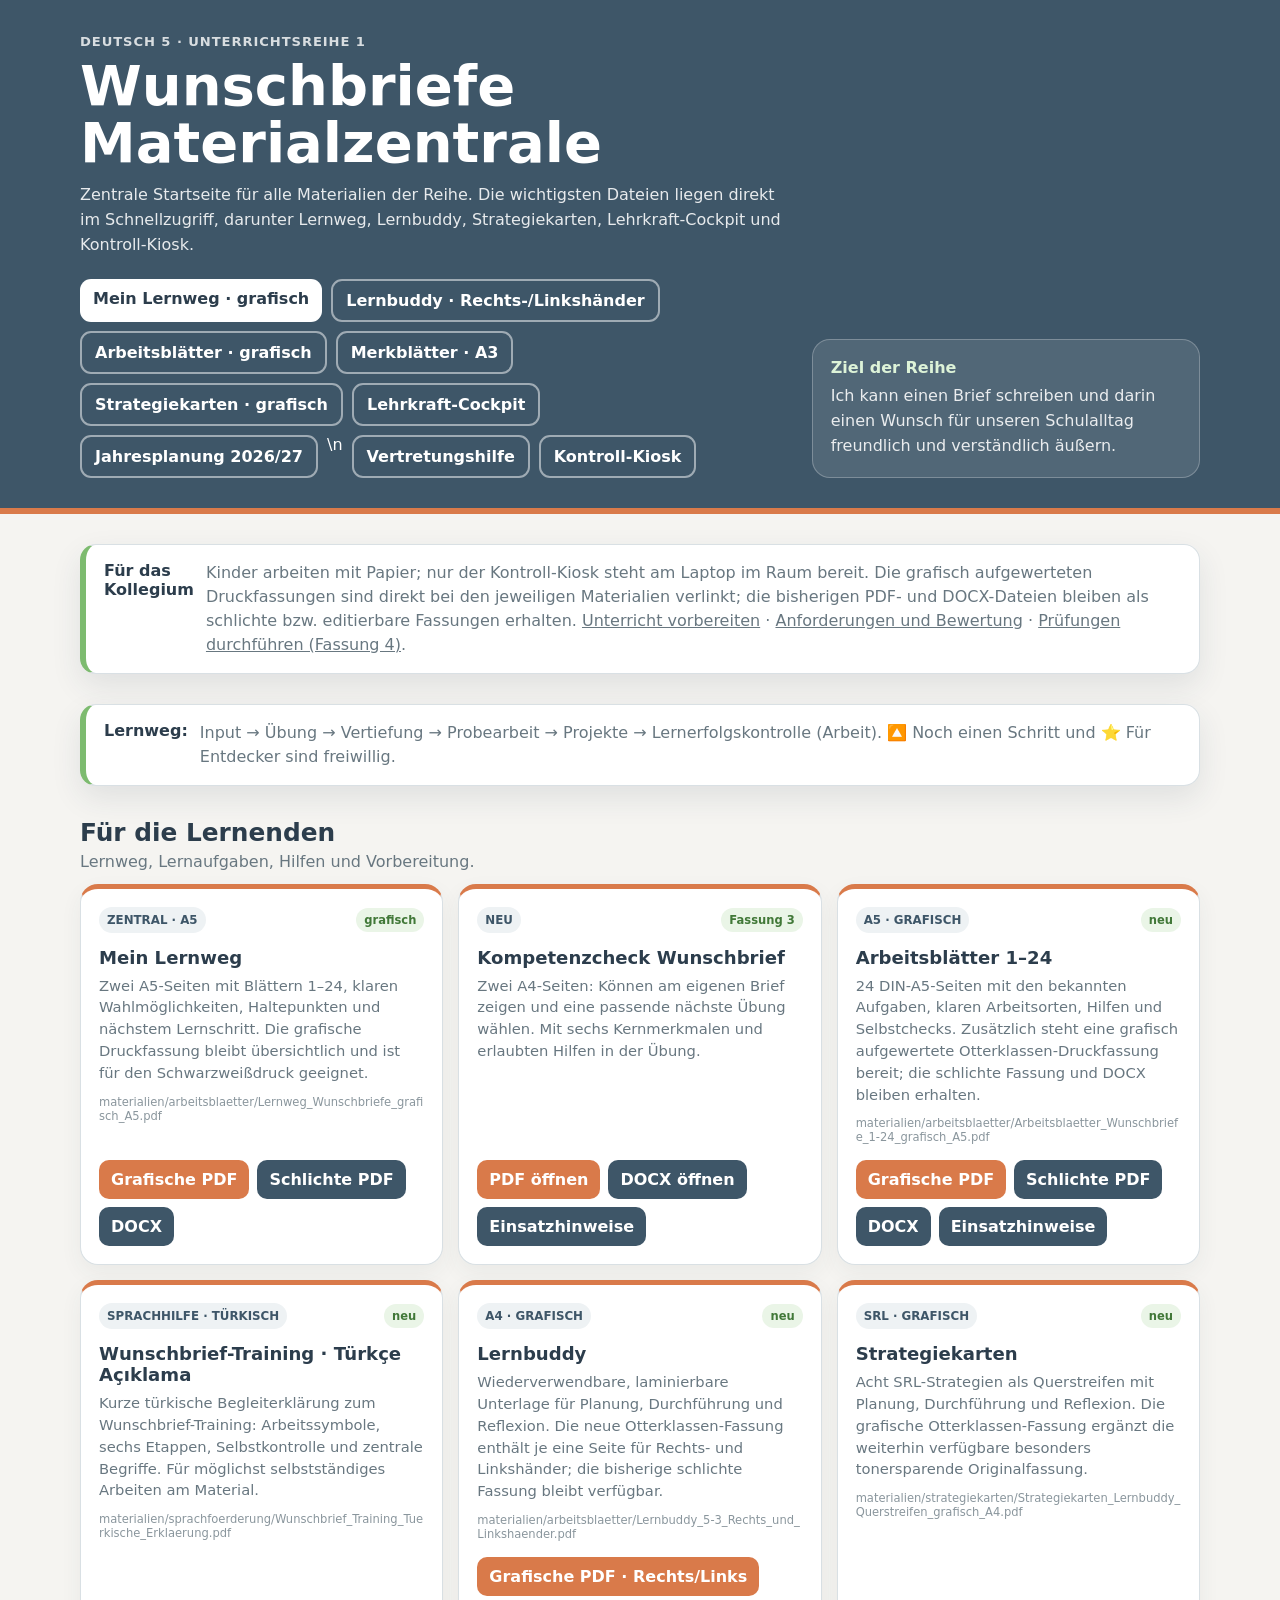
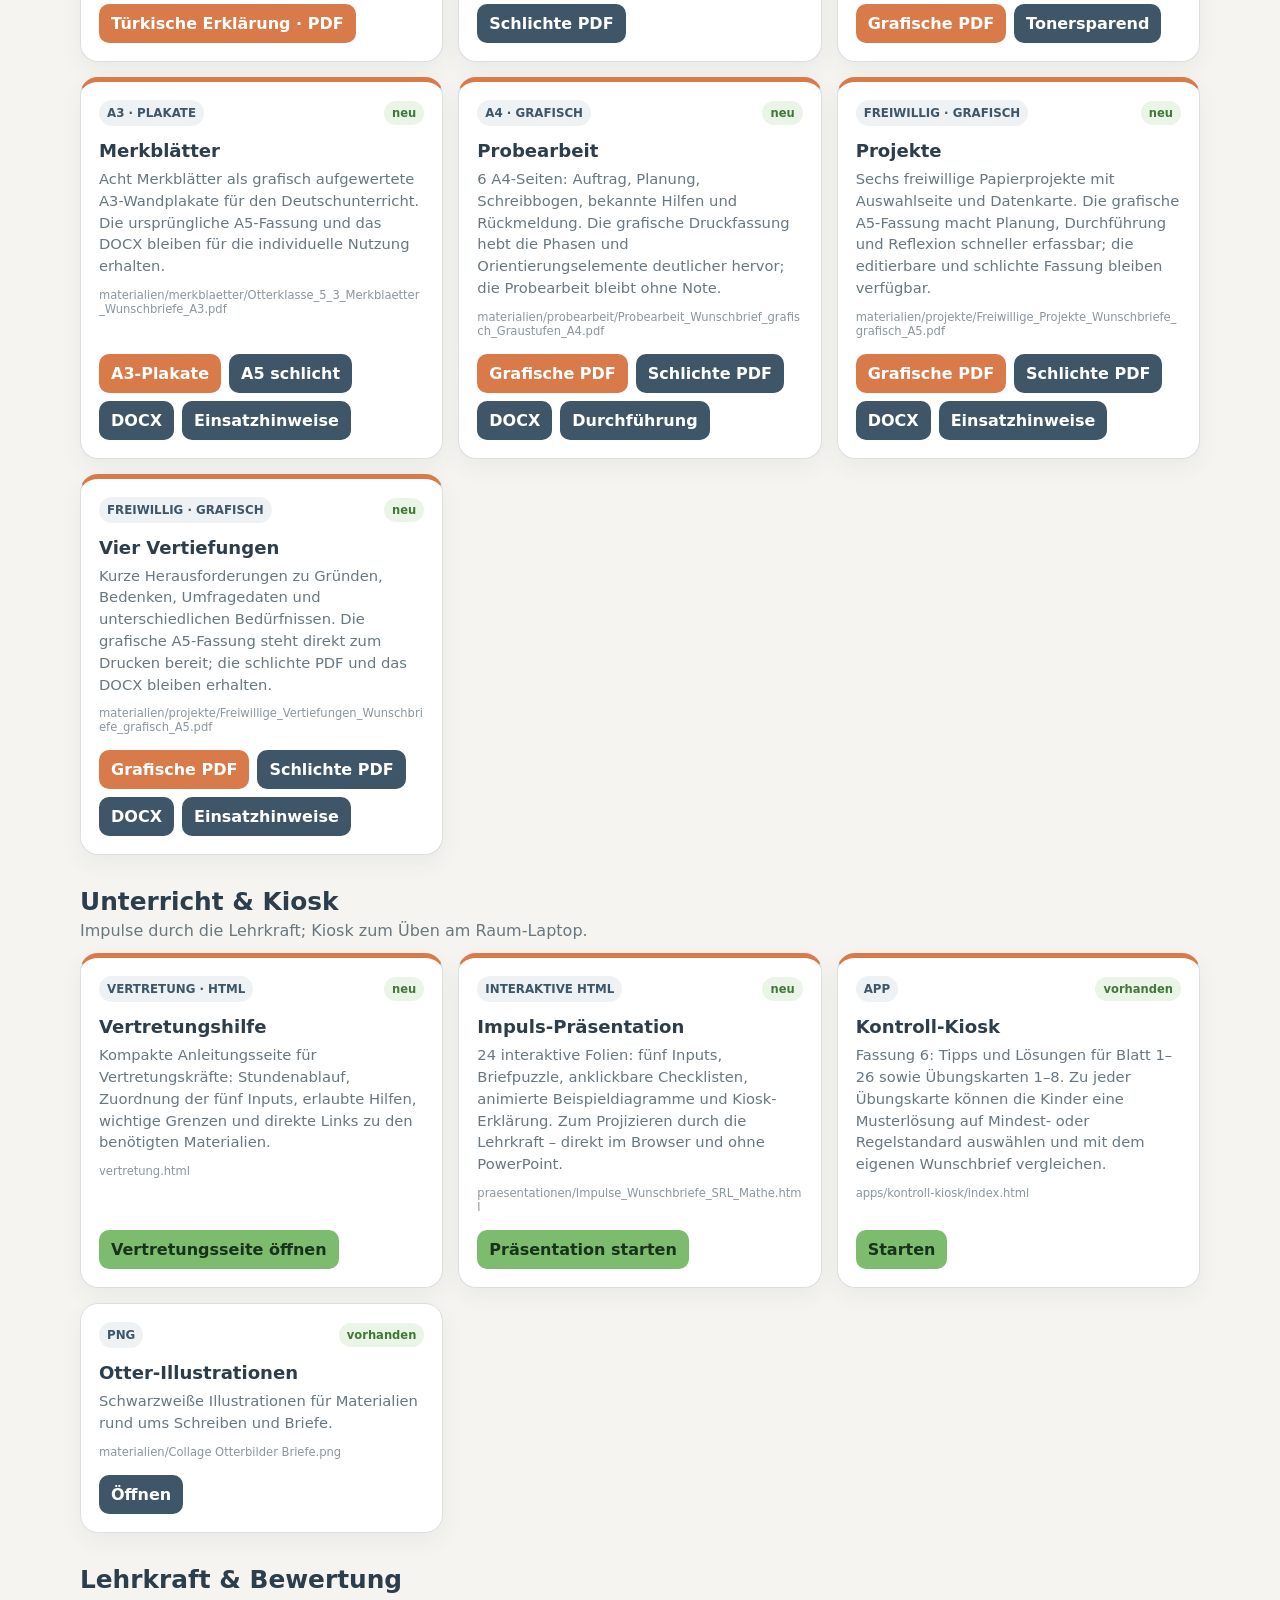
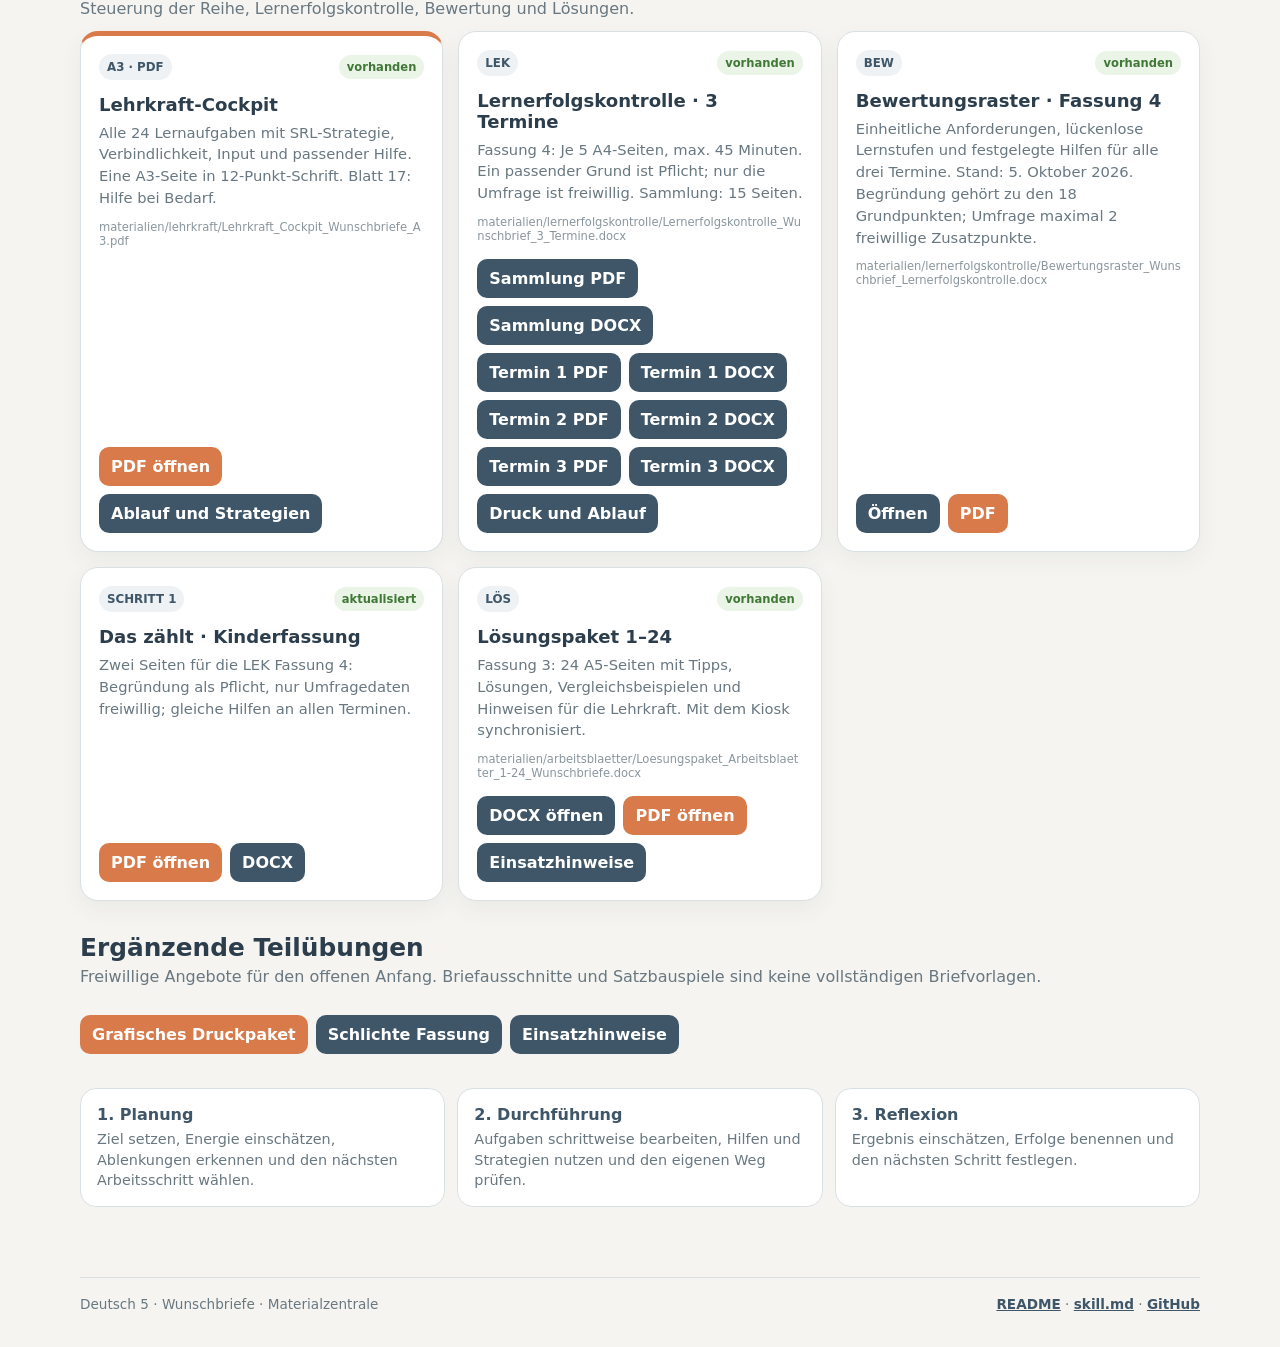
==== commit bf99fdcb: "Update material dashboard with revised LEK F4 and 45-minute limit" ====
--- a/index.html
+++ b/index.html
@@ -37,7 +37,7 @@
 </div>
 </header>
 <main class="shell">
-<div class="intro"><strong>Für das Kollegium</strong><span>Kinder arbeiten mit Papier; nur der Kontroll-Kiosk steht am Laptop im Raum bereit. Die grafisch aufgewerteten Druckfassungen sind direkt bei den jeweiligen Materialien verlinkt; die bisherigen PDF- und DOCX-Dateien bleiben als schlichte bzw. editierbare Fassungen erhalten. <a href="materialien/lehrkraft/Hinweise_Unterricht_Fassung3.md">Unterricht vorbereiten</a> · <a href="materialien/bewertung/Anforderungen_Wunschbriefe.md">Anforderungen und Bewertung</a> · <a href="materialien/lernerfolgskontrolle/Hinweise_Pruefungen_Fassung3.md">Prüfungen durchführen</a>.</span></div>
+<div class="intro"><strong>Für das Kollegium</strong><span>Kinder arbeiten mit Papier; nur der Kontroll-Kiosk steht am Laptop im Raum bereit. Die grafisch aufgewerteten Druckfassungen sind direkt bei den jeweiligen Materialien verlinkt; die bisherigen PDF- und DOCX-Dateien bleiben als schlichte bzw. editierbare Fassungen erhalten. <a href="materialien/lehrkraft/Hinweise_Unterricht_Fassung3.md">Unterricht vorbereiten</a> · <a href="materialien/bewertung/Anforderungen_Wunschbriefe.md">Anforderungen und Bewertung</a> · <a href="materialien/lernerfolgskontrolle/Hinweise_Pruefungen_Fassung4.md">Prüfungen durchführen (Fassung 4)</a>.</span></div>
 <div class="intro"><strong>Lernweg:</strong><span>Input → Übung → Vertiefung → Probearbeit → Projekte → Lernerfolgskontrolle (Arbeit). 🔼 Noch einen Schritt und ⭐ Für Entdecker sind freiwillig.</span></div>
 
 <section>
@@ -50,7 +50,7 @@
 <article class="card featured"><div class="top"><span class="badge">A4 · GRAFISCH</span><span class="ready">neu</span></div><h3>Lernbuddy</h3><p>Wiederverwendbare, laminierbare Unterlage für Planung, Durchführung und Reflexion. Die neue Otterklassen-Fassung enthält je eine Seite für Rechts- und Linkshänder; die bisherige schlichte Fassung bleibt verfügbar.</p><div class="path">materialien/arbeitsblaetter/Lernbuddy_5-3_Rechts_und_Linkshaender.pdf</div><div class="actions"><a class="btn pdf" href="materialien/arbeitsblaetter/Lernbuddy_5-3_Rechts_und_Linkshaender.pdf">Grafische PDF · Rechts/Links</a><a class="btn" href="materialien/arbeitsblaetter/Lernbuddy_A4.pdf">Schlichte PDF</a></div></article>
 <article class="card featured"><div class="top"><span class="badge">SRL · GRAFISCH</span><span class="ready">neu</span></div><h3>Strategiekarten</h3><p>Acht SRL-Strategien als Querstreifen mit Planung, Durchführung und Reflexion. Die grafische Otterklassen-Fassung ergänzt die weiterhin verfügbare besonders tonersparende Originalfassung.</p><div class="path">materialien/strategiekarten/Strategiekarten_Lernbuddy_Querstreifen_grafisch_A4.pdf</div><div class="actions"><a class="btn pdf" href="materialien/strategiekarten/Strategiekarten_Lernbuddy_Querstreifen_grafisch_A4.pdf">Grafische PDF</a><a class="btn" href="materialien/strategiekarten/Strategiekarten_Lernbuddy_Querstreifen_8_Karten.pdf">Tonersparend</a></div></article>
 <article class="card featured"><div class="top"><span class="badge">A3 · PLAKATE</span><span class="ready">neu</span></div><h3>Merkblätter</h3><p>Acht Merkblätter als grafisch aufgewertete A3-Wandplakate für den Deutschunterricht. Die ursprüngliche A5-Fassung und das DOCX bleiben für die individuelle Nutzung erhalten.</p><div class="path">materialien/merkblaetter/Otterklasse_5_3_Merkblaetter_Wunschbriefe_A3.pdf</div><div class="actions"><a class="btn pdf" href="materialien/merkblaetter/Otterklasse_5_3_Merkblaetter_Wunschbriefe_A3.pdf">A3-Plakate</a><a class="btn" href="materialien/merkblaetter/Merkblaetter_Wunschbriefe_DIN_A5_Mathe_angepasst.pdf">A5 schlicht</a><a class="btn" href="materialien/merkblaetter/Merkblaetter_Wunschbriefe_DIN_A5_Mathe_angepasst.docx">DOCX</a><a class="btn" href="materialien/merkblaetter/Hinweise_Hilfen_Fassung3.md">Einsatzhinweise</a></div></article>
-<article class="card featured"><div class="top"><span class="badge">A4 · GRAFISCH</span><span class="ready">neu</span></div><h3>Probearbeit</h3><p>6 A4-Seiten: Auftrag, Planung, Schreibbogen, bekannte Hilfen und Rückmeldung. Die grafische Druckfassung hebt die Phasen und Orientierungselemente deutlicher hervor; die Probearbeit bleibt ohne Note.</p><div class="path">materialien/probearbeit/Probearbeit_Wunschbrief_grafisch_Graustufen_A4.pdf</div><div class="actions"><a class="btn pdf" href="materialien/probearbeit/Probearbeit_Wunschbrief_grafisch_Graustufen_A4.pdf">Grafische PDF</a><a class="btn" href="materialien/probearbeit/Probearbeit_Wunschbrief_Komplettpaket.pdf">Schlichte PDF</a><a class="btn" href="materialien/probearbeit/Probearbeit_Wunschbrief_Komplettpaket.docx">DOCX</a><a class="btn" href="materialien/lernerfolgskontrolle/Hinweise_Pruefungen_Fassung3.md">Durchführung</a></div></article>
+<article class="card featured"><div class="top"><span class="badge">A4 · GRAFISCH</span><span class="ready">neu</span></div><h3>Probearbeit</h3><p>6 A4-Seiten: Auftrag, Planung, Schreibbogen, bekannte Hilfen und Rückmeldung. Die grafische Druckfassung hebt die Phasen und Orientierungselemente deutlicher hervor; die Probearbeit bleibt ohne Note.</p><div class="path">materialien/probearbeit/Probearbeit_Wunschbrief_grafisch_Graustufen_A4.pdf</div><div class="actions"><a class="btn pdf" href="materialien/probearbeit/Probearbeit_Wunschbrief_grafisch_Graustufen_A4.pdf">Grafische PDF</a><a class="btn" href="materialien/probearbeit/Probearbeit_Wunschbrief_Komplettpaket.pdf">Schlichte PDF</a><a class="btn" href="materialien/probearbeit/Probearbeit_Wunschbrief_Komplettpaket.docx">DOCX</a><a class="btn" href="materialien/lernerfolgskontrolle/Hinweise_Pruefungen_Fassung4.md">Durchführung</a></div></article>
 <article class="card featured"><div class="top"><span class="badge">FREIWILLIG · GRAFISCH</span><span class="ready">neu</span></div><h3>Projekte</h3><p>Sechs freiwillige Papierprojekte mit Auswahlseite und Datenkarte. Die grafische A5-Fassung macht Planung, Durchführung und Reflexion schneller erfassbar; die editierbare und schlichte Fassung bleiben verfügbar.</p><div class="path">materialien/projekte/Freiwillige_Projekte_Wunschbriefe_grafisch_A5.pdf</div><div class="actions"><a class="btn pdf" href="materialien/projekte/Freiwillige_Projekte_Wunschbriefe_grafisch_A5.pdf">Grafische PDF</a><a class="btn" href="materialien/projekte/Freiwillige_Projekte_Wunschbriefe_DIN_A5.pdf">Schlichte PDF</a><a class="btn" href="materialien/projekte/Freiwillige_Projekte_Wunschbriefe_DIN_A5.docx">DOCX</a><a class="btn" href="materialien/projekte/Hinweise_Projekte_Vertiefungen.md">Einsatzhinweise</a></div></article>
 <article class="card featured"><div class="top"><span class="badge">FREIWILLIG · GRAFISCH</span><span class="ready">neu</span></div><h3>Vier Vertiefungen</h3><p>Kurze Herausforderungen zu Gründen, Bedenken, Umfragedaten und unterschiedlichen Bedürfnissen. Die grafische A5-Fassung steht direkt zum Drucken bereit; die schlichte PDF und das DOCX bleiben erhalten.</p><div class="path">materialien/projekte/Freiwillige_Vertiefungen_Wunschbriefe_grafisch_A5.pdf</div><div class="actions"><a class="btn pdf" href="materialien/projekte/Freiwillige_Vertiefungen_Wunschbriefe_grafisch_A5.pdf">Grafische PDF</a><a class="btn" href="materialien/projekte/Freiwillige_Vertiefungen_Wunschbriefe_DIN_A5.pdf">Schlichte PDF</a><a class="btn" href="materialien/projekte/Freiwillige_Vertiefungen_Wunschbriefe_DIN_A5.docx">DOCX</a><a class="btn" href="materialien/projekte/Hinweise_Projekte_Vertiefungen.md">Einsatzhinweise</a></div></article>
 </div>
@@ -70,9 +70,9 @@
 <div class="section-head"><h2>Lehrkraft & Bewertung</h2><p>Steuerung der Reihe, Lernerfolgskontrolle, Bewertung und Lösungen.</p></div>
 <div class="grid">
 <article class="card featured"><div class="top"><span class="badge">A3 · PDF</span><span class="ready">vorhanden</span></div><h3>Lehrkraft-Cockpit</h3><p>Alle 24 Lernaufgaben mit SRL-Strategie, Verbindlichkeit, Input und passender Hilfe. Eine A3-Seite in 12-Punkt-Schrift. Blatt 17: Hilfe bei Bedarf.</p><div class="path">materialien/lehrkraft/Lehrkraft_Cockpit_Wunschbriefe_A3.pdf</div><div class="actions"><a class="btn pdf" href="materialien/lehrkraft/Lehrkraft_Cockpit_Wunschbriefe_A3.pdf">PDF öffnen</a><a class="btn" href="materialien/lehrkraft/Hinweise_Unterricht_Fassung3.md">Ablauf und Strategien</a></div></article>
-<article class="card"><div class="top"><span class="badge">LEK</span><span class="ready">vorhanden</span></div><h3>Lernerfolgskontrolle · 3 Termine</h3><p>Je 5 A4-Seiten mit gleichem Aufgabenaufbau und identischen Hilfen. Sammlung: 15 Seiten. Gründe und Daten freiwillig.</p><div class="path">materialien/lernerfolgskontrolle/Lernerfolgskontrolle_Wunschbrief_3_Termine.docx</div><div class="actions"><a class="btn" href="materialien/lernerfolgskontrolle/Lernerfolgskontrolle_Wunschbrief_3_Termine.pdf">Sammlung PDF</a><a class="btn" href="materialien/lernerfolgskontrolle/Lernerfolgskontrolle_Wunschbrief_3_Termine.docx">Sammlung DOCX</a><a class="btn" href="materialien/lernerfolgskontrolle/Lernerfolgskontrolle_Wunschbrief_Termin_1.pdf">Termin 1 PDF</a><a class="btn" href="materialien/lernerfolgskontrolle/Lernerfolgskontrolle_Wunschbrief_Termin_1.docx">Termin 1 DOCX</a><a class="btn" href="materialien/lernerfolgskontrolle/Lernerfolgskontrolle_Wunschbrief_Termin_2.pdf">Termin 2 PDF</a><a class="btn" href="materialien/lernerfolgskontrolle/Lernerfolgskontrolle_Wunschbrief_Termin_2.docx">Termin 2 DOCX</a><a class="btn" href="materialien/lernerfolgskontrolle/Lernerfolgskontrolle_Wunschbrief_Termin_3.pdf">Termin 3 PDF</a><a class="btn" href="materialien/lernerfolgskontrolle/Lernerfolgskontrolle_Wunschbrief_Termin_3.docx">Termin 3 DOCX</a><a class="btn" href="materialien/lernerfolgskontrolle/Hinweise_Pruefungen_Fassung3.md">Druck und Ablauf</a></div></article>
-<article class="card"><div class="top"><span class="badge">BEW</span><span class="ready">vorhanden</span></div><h3>Bewertungsraster · Fassung 2</h3><p>Einheitliche Anforderungen, lückenlose Lernstufen und festgelegte Hilfen für alle drei Termine. Stand: 7. September 2026.</p><div class="path">materialien/lernerfolgskontrolle/Bewertungsraster_Wunschbrief_Lernerfolgskontrolle.docx</div><div class="actions"><a class="btn" href="materialien/lernerfolgskontrolle/Bewertungsraster_Wunschbrief_Lernerfolgskontrolle.docx">Öffnen</a> <a class="btn pdf" href="materialien/lernerfolgskontrolle/Bewertungsraster_Wunschbrief_Lernerfolgskontrolle.pdf">PDF</a></div></article>
-<article class="card"><div class="top"><span class="badge">SCHRITT 1</span><span class="ready">aktualisiert</span></div><h3>Das zählt · Kinderfassung</h3><p>Zwei Seiten zum Ausdrucken: verständliche Kriterien und die erlaubte Schreibhilfe. Für die analoge Arbeit der Kinder.</p><div class="actions"><a class="btn pdf" href="materialien/lernerfolgskontrolle/Wunschbrief_Das_zaehlt_Kinderfassung.pdf">PDF öffnen</a> <a class="btn" href="materialien/lernerfolgskontrolle/Wunschbrief_Das_zaehlt_Kinderfassung.docx">DOCX</a></div></article>
+<article class="card"><div class="top"><span class="badge">LEK</span><span class="ready">vorhanden</span></div><h3>Lernerfolgskontrolle · 3 Termine</h3><p>Fassung 4: Je 5 A4-Seiten, max. 45 Minuten. Ein passender Grund ist Pflicht; nur die Umfrage ist freiwillig. Sammlung: 15 Seiten.</p><div class="path">materialien/lernerfolgskontrolle/Lernerfolgskontrolle_Wunschbrief_3_Termine.docx</div><div class="actions"><a class="btn" href="materialien/lernerfolgskontrolle/Lernerfolgskontrolle_Wunschbrief_3_Termine.pdf">Sammlung PDF</a><a class="btn" href="materialien/lernerfolgskontrolle/Lernerfolgskontrolle_Wunschbrief_3_Termine.docx">Sammlung DOCX</a><a class="btn" href="materialien/lernerfolgskontrolle/Lernerfolgskontrolle_Wunschbrief_Termin_1.pdf">Termin 1 PDF</a><a class="btn" href="materialien/lernerfolgskontrolle/Lernerfolgskontrolle_Wunschbrief_Termin_1.docx">Termin 1 DOCX</a><a class="btn" href="materialien/lernerfolgskontrolle/Lernerfolgskontrolle_Wunschbrief_Termin_2.pdf">Termin 2 PDF</a><a class="btn" href="materialien/lernerfolgskontrolle/Lernerfolgskontrolle_Wunschbrief_Termin_2.docx">Termin 2 DOCX</a><a class="btn" href="materialien/lernerfolgskontrolle/Lernerfolgskontrolle_Wunschbrief_Termin_3.pdf">Termin 3 PDF</a><a class="btn" href="materialien/lernerfolgskontrolle/Lernerfolgskontrolle_Wunschbrief_Termin_3.docx">Termin 3 DOCX</a><a class="btn" href="materialien/lernerfolgskontrolle/Hinweise_Pruefungen_Fassung4.md">Druck und Ablauf</a></div></article>
+<article class="card"><div class="top"><span class="badge">BEW</span><span class="ready">vorhanden</span></div><h3>Bewertungsraster · Fassung 4</h3><p>Einheitliche Anforderungen, lückenlose Lernstufen und festgelegte Hilfen für alle drei Termine. Stand: 5. Oktober 2026. Begründung gehört zu den 18 Grundpunkten; Umfrage maximal 2 freiwillige Zusatzpunkte.</p><div class="path">materialien/lernerfolgskontrolle/Bewertungsraster_Wunschbrief_Lernerfolgskontrolle.docx</div><div class="actions"><a class="btn" href="materialien/lernerfolgskontrolle/Bewertungsraster_Wunschbrief_Lernerfolgskontrolle.docx">Öffnen</a> <a class="btn pdf" href="materialien/lernerfolgskontrolle/Bewertungsraster_Wunschbrief_Lernerfolgskontrolle.pdf">PDF</a></div></article>
+<article class="card"><div class="top"><span class="badge">SCHRITT 1</span><span class="ready">aktualisiert</span></div><h3>Das zählt · Kinderfassung</h3><p>Zwei Seiten für die LEK Fassung 4: Begründung als Pflicht, nur Umfragedaten freiwillig; gleiche Hilfen an allen Terminen.</p><div class="actions"><a class="btn pdf" href="materialien/lernerfolgskontrolle/Wunschbrief_Das_zaehlt_Kinderfassung.pdf">PDF öffnen</a> <a class="btn" href="materialien/lernerfolgskontrolle/Wunschbrief_Das_zaehlt_Kinderfassung.docx">DOCX</a></div></article>
 <article class="card"><div class="top"><span class="badge">LÖS</span><span class="ready">vorhanden</span></div><h3>Lösungspaket 1–24</h3><p>Fassung 3: 24 A5-Seiten mit Tipps, Lösungen, Vergleichsbeispielen und Hinweisen für die Lehrkraft. Mit dem Kiosk synchronisiert.</p><div class="path">materialien/arbeitsblaetter/Loesungspaket_Arbeitsblaetter_1-24_Wunschbriefe.docx</div><div class="actions"><a class="btn" href="materialien/arbeitsblaetter/Loesungspaket_Arbeitsblaetter_1-24_Wunschbriefe.docx">DOCX öffnen</a><a class="btn pdf" href="materialien/arbeitsblaetter/Loesungspaket_Arbeitsblaetter_1-24_Wunschbriefe.pdf">PDF öffnen</a><a class="btn" href="materialien/arbeitsblaetter/Hinweise_Kiosk_Loesungen.md">Einsatzhinweise</a></div></article>
 </div>
 </section>
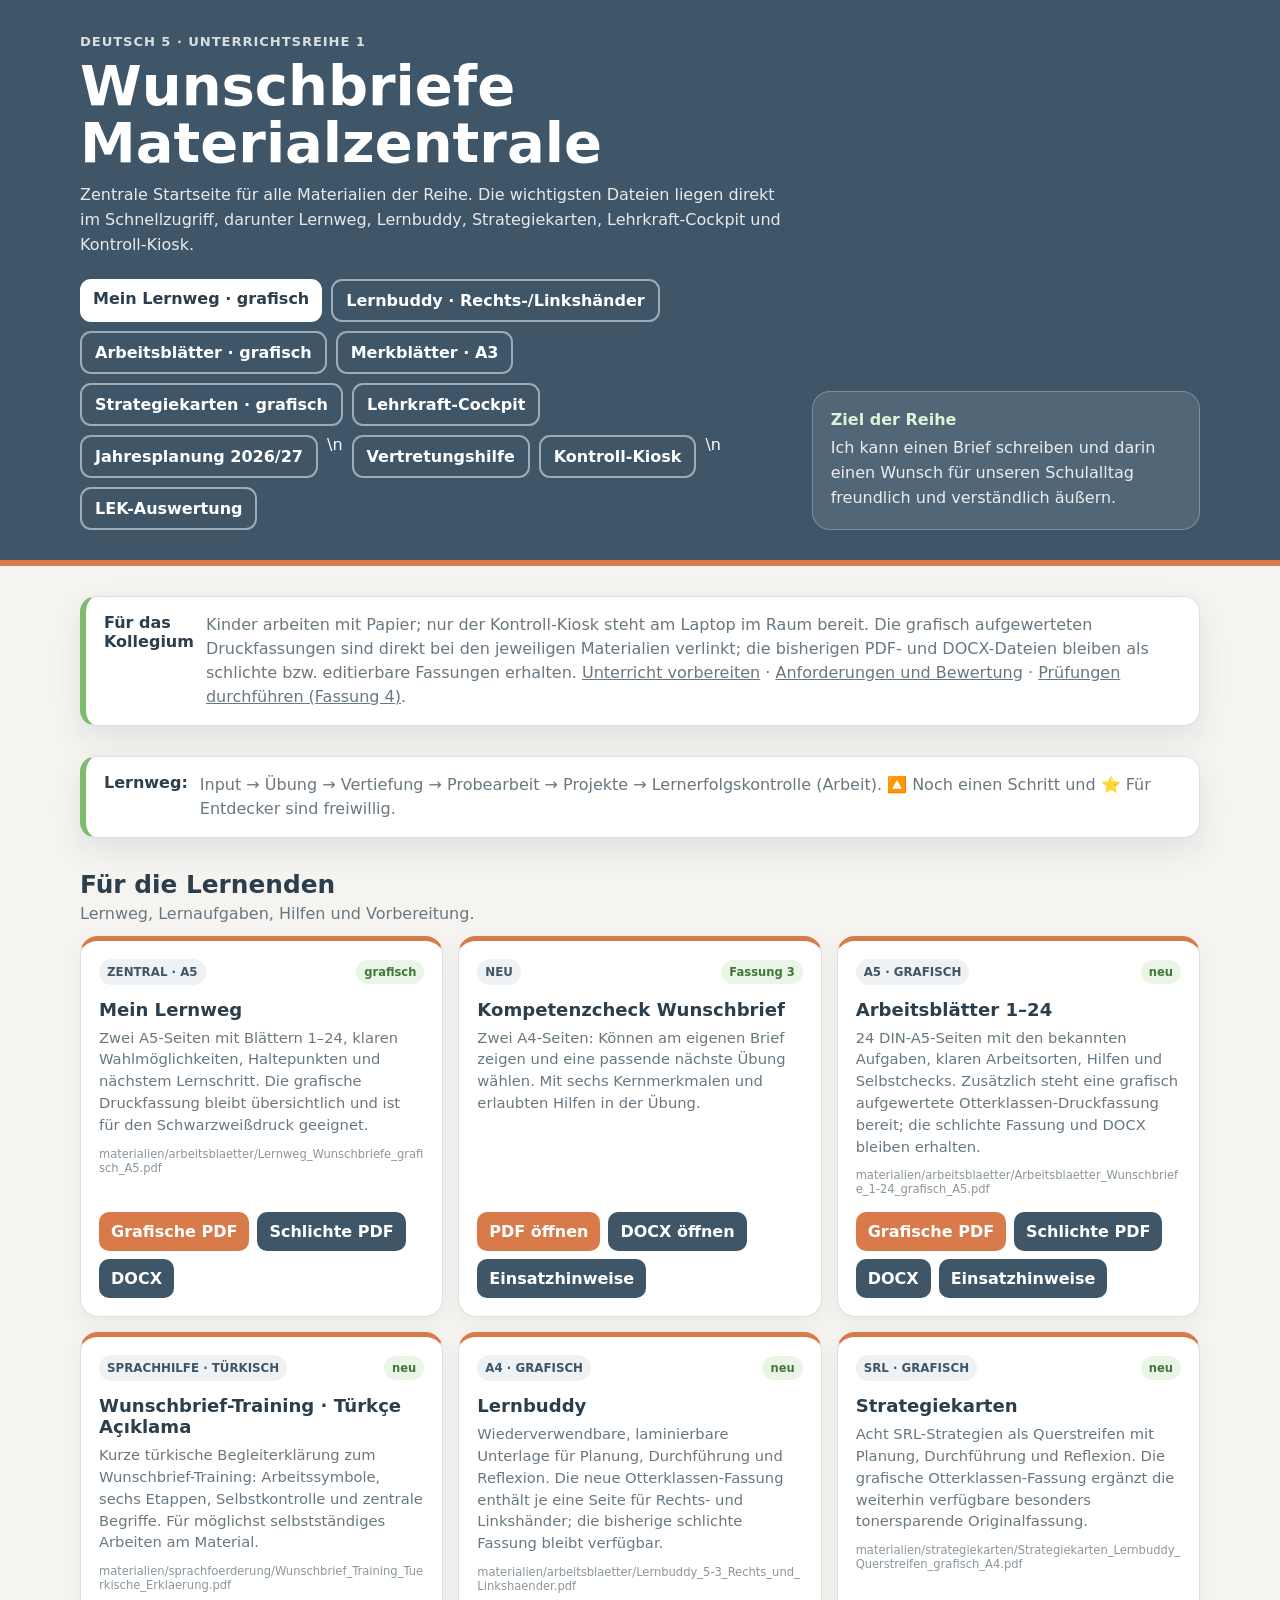
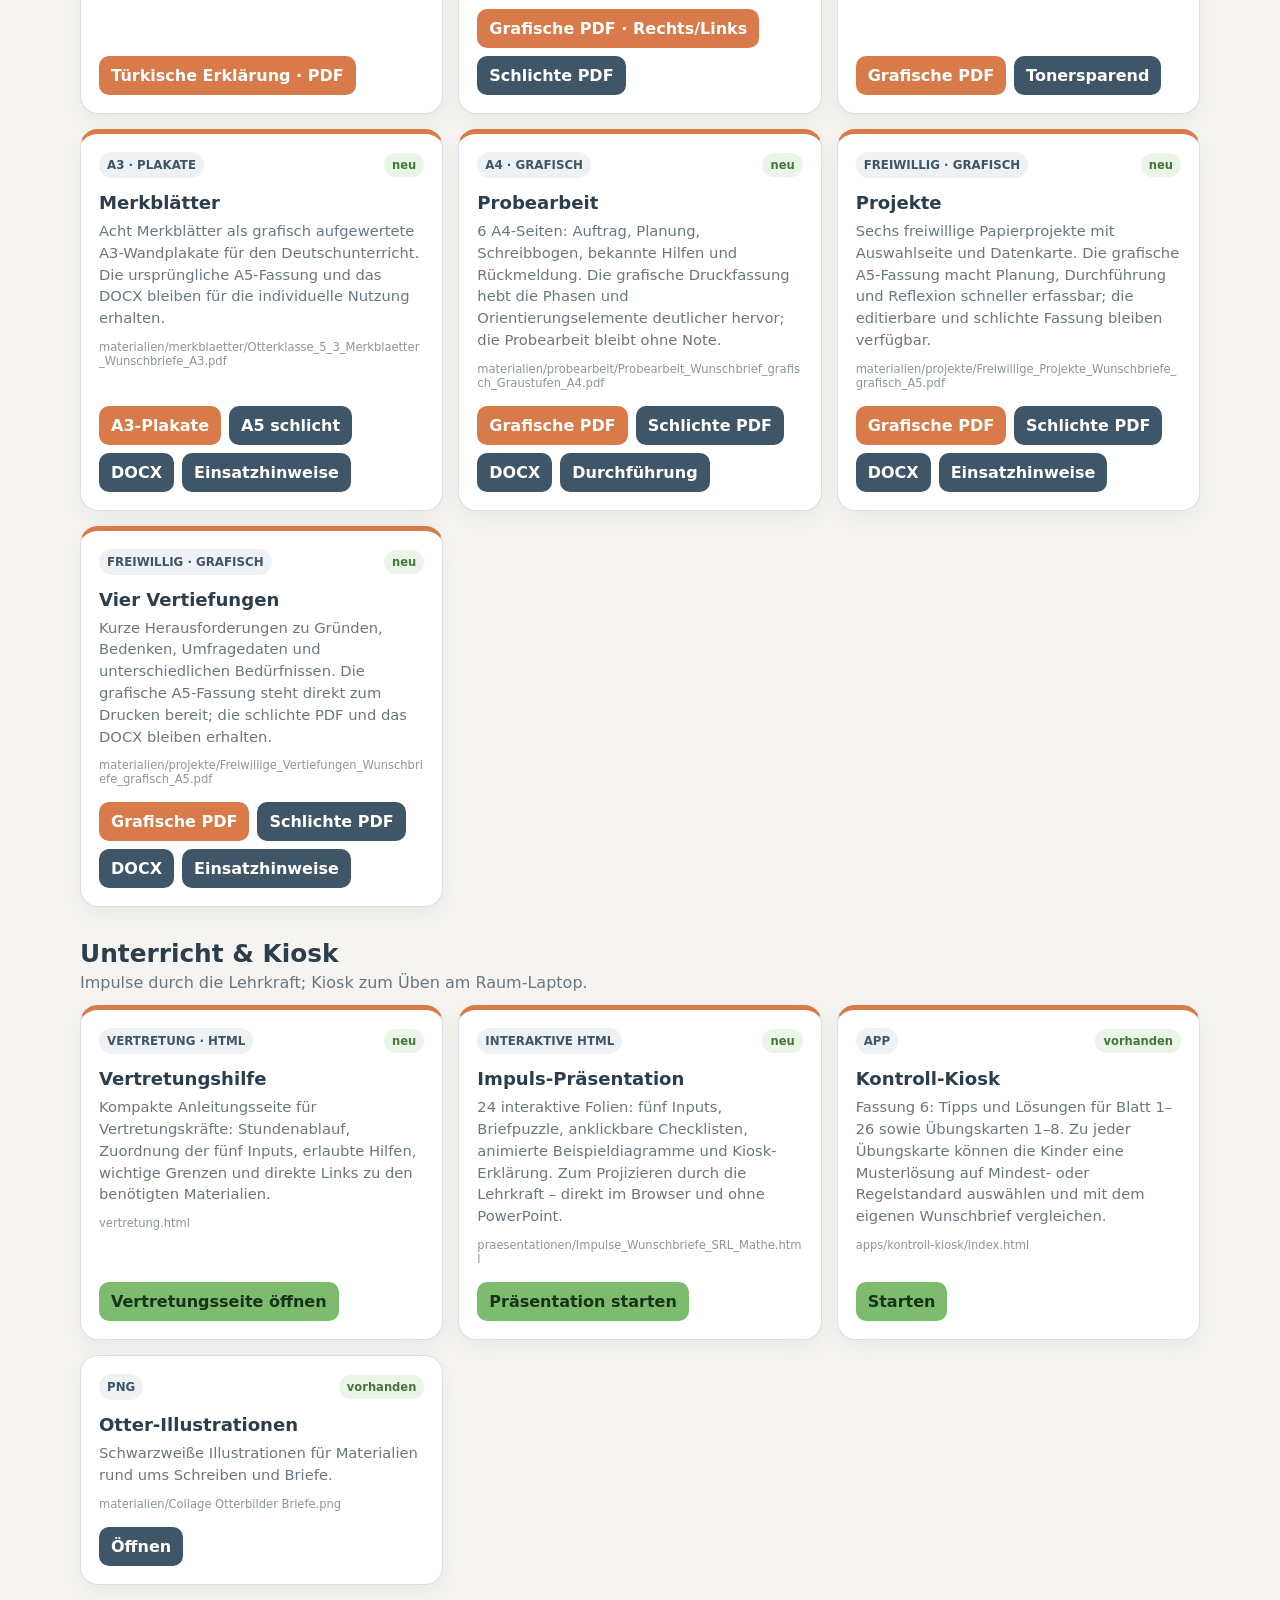
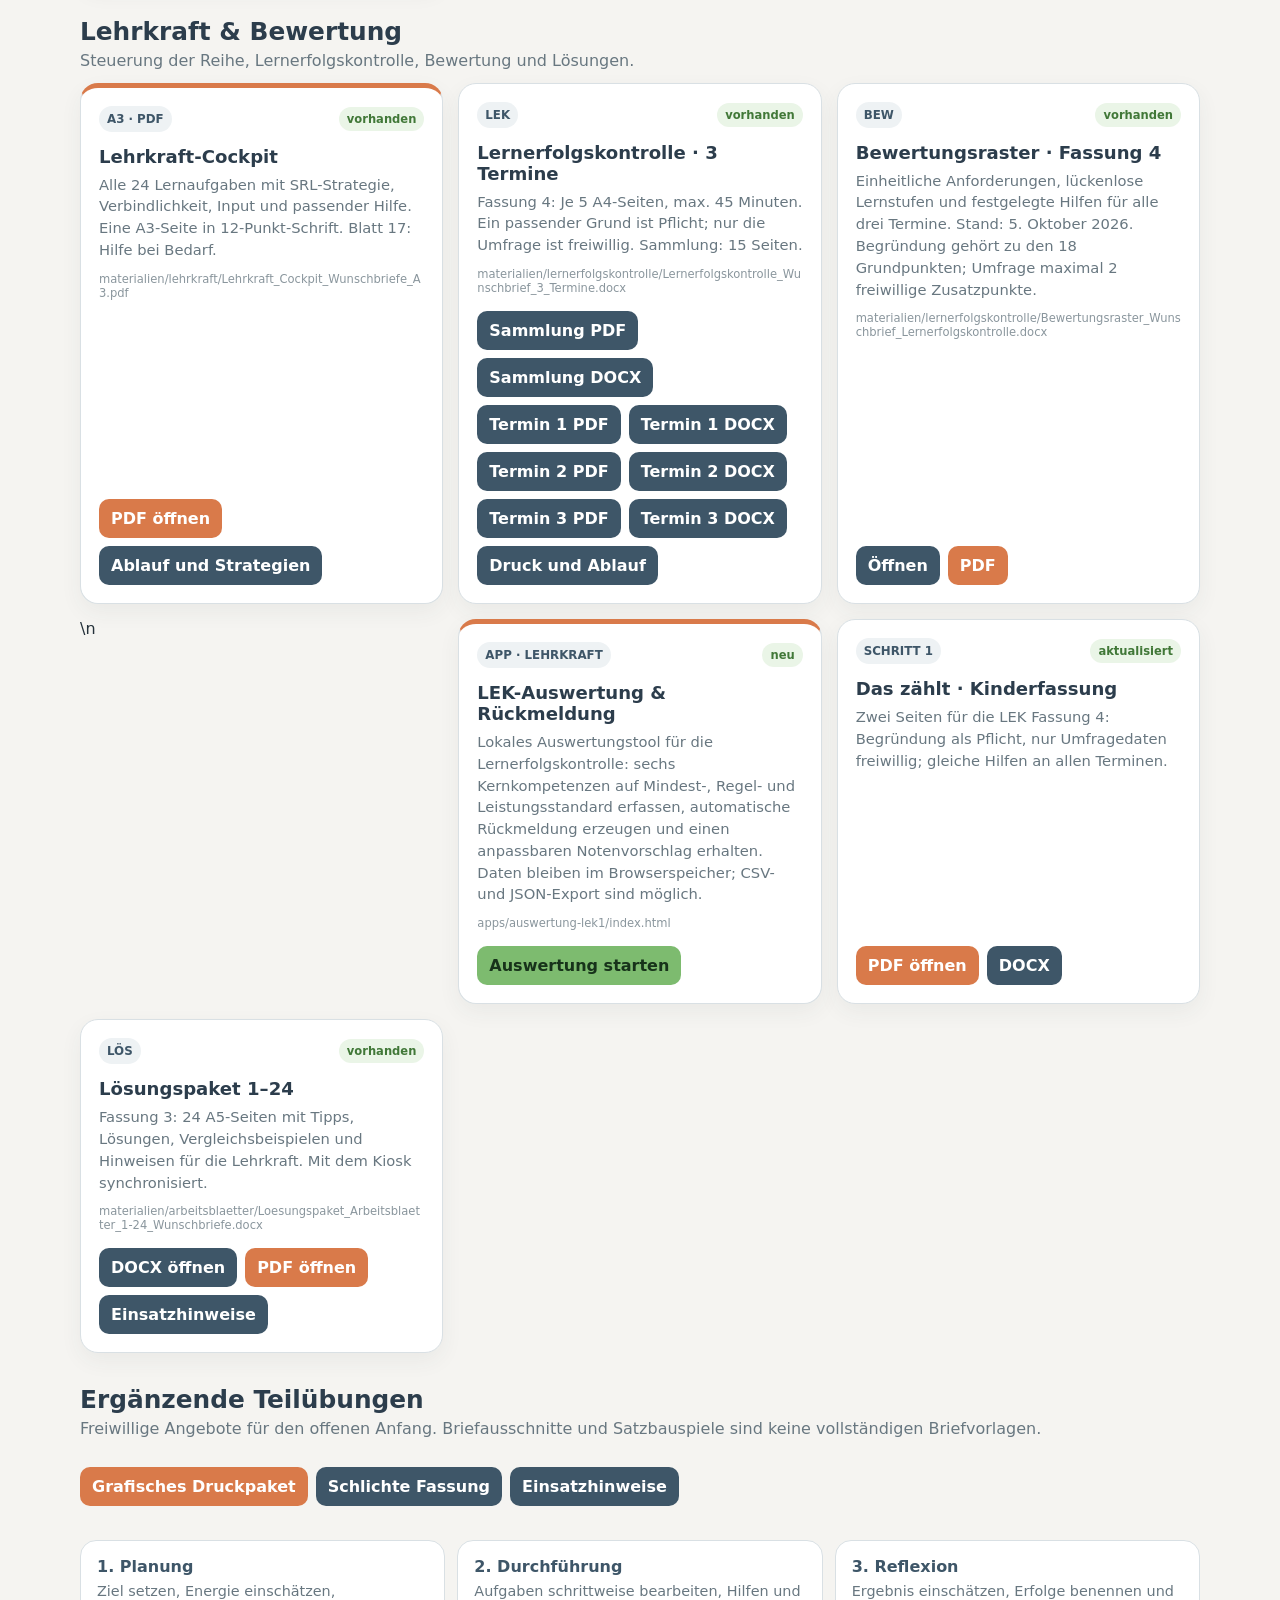
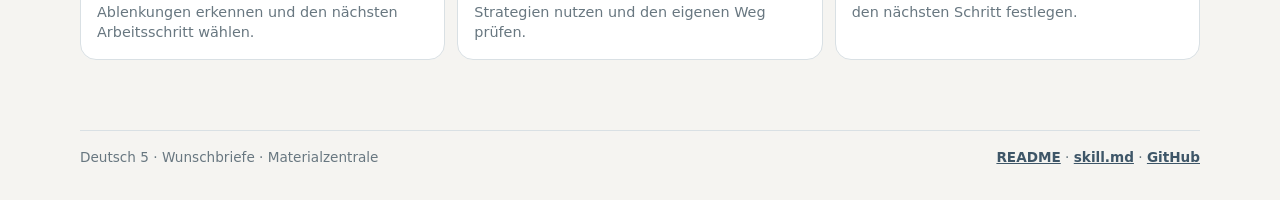
==== commit fb165c4c: "LEK-Auswertungstool in Materialzentrale verlinken" ====
--- a/index.html
+++ b/index.html
@@ -30,7 +30,7 @@
 <a class="alt" href="materialien/strategiekarten/Strategiekarten_Lernbuddy_Querstreifen_grafisch_A4.pdf">Strategiekarten · grafisch</a>
 <a class="alt" href="materialien/lehrkraft/Lehrkraft_Cockpit_Wunschbriefe_A3.pdf">Lehrkraft-Cockpit</a>
 <a class="alt" href="Jahresplanung/index.html">Jahresplanung 2026/27</a>\n<a class="alt" href="vertretung.html">Vertretungshilfe</a>
-<a class="alt" href="apps/kontroll-kiosk/index.html">Kontroll-Kiosk</a>
+<a class="alt" href="apps/kontroll-kiosk/index.html">Kontroll-Kiosk</a>\n<a class="alt" href="apps/auswertung-lek1/index.html">LEK-Auswertung</a>
 </nav>
 </div>
 <aside class="goal"><b>Ziel der Reihe</b><p>Ich kann einen Brief schreiben und darin einen Wunsch für unseren Schulalltag freundlich und verständlich äußern.</p></aside>
@@ -71,7 +71,7 @@
 <div class="grid">
 <article class="card featured"><div class="top"><span class="badge">A3 · PDF</span><span class="ready">vorhanden</span></div><h3>Lehrkraft-Cockpit</h3><p>Alle 24 Lernaufgaben mit SRL-Strategie, Verbindlichkeit, Input und passender Hilfe. Eine A3-Seite in 12-Punkt-Schrift. Blatt 17: Hilfe bei Bedarf.</p><div class="path">materialien/lehrkraft/Lehrkraft_Cockpit_Wunschbriefe_A3.pdf</div><div class="actions"><a class="btn pdf" href="materialien/lehrkraft/Lehrkraft_Cockpit_Wunschbriefe_A3.pdf">PDF öffnen</a><a class="btn" href="materialien/lehrkraft/Hinweise_Unterricht_Fassung3.md">Ablauf und Strategien</a></div></article>
 <article class="card"><div class="top"><span class="badge">LEK</span><span class="ready">vorhanden</span></div><h3>Lernerfolgskontrolle · 3 Termine</h3><p>Fassung 4: Je 5 A4-Seiten, max. 45 Minuten. Ein passender Grund ist Pflicht; nur die Umfrage ist freiwillig. Sammlung: 15 Seiten.</p><div class="path">materialien/lernerfolgskontrolle/Lernerfolgskontrolle_Wunschbrief_3_Termine.docx</div><div class="actions"><a class="btn" href="materialien/lernerfolgskontrolle/Lernerfolgskontrolle_Wunschbrief_3_Termine.pdf">Sammlung PDF</a><a class="btn" href="materialien/lernerfolgskontrolle/Lernerfolgskontrolle_Wunschbrief_3_Termine.docx">Sammlung DOCX</a><a class="btn" href="materialien/lernerfolgskontrolle/Lernerfolgskontrolle_Wunschbrief_Termin_1.pdf">Termin 1 PDF</a><a class="btn" href="materialien/lernerfolgskontrolle/Lernerfolgskontrolle_Wunschbrief_Termin_1.docx">Termin 1 DOCX</a><a class="btn" href="materialien/lernerfolgskontrolle/Lernerfolgskontrolle_Wunschbrief_Termin_2.pdf">Termin 2 PDF</a><a class="btn" href="materialien/lernerfolgskontrolle/Lernerfolgskontrolle_Wunschbrief_Termin_2.docx">Termin 2 DOCX</a><a class="btn" href="materialien/lernerfolgskontrolle/Lernerfolgskontrolle_Wunschbrief_Termin_3.pdf">Termin 3 PDF</a><a class="btn" href="materialien/lernerfolgskontrolle/Lernerfolgskontrolle_Wunschbrief_Termin_3.docx">Termin 3 DOCX</a><a class="btn" href="materialien/lernerfolgskontrolle/Hinweise_Pruefungen_Fassung4.md">Druck und Ablauf</a></div></article>
-<article class="card"><div class="top"><span class="badge">BEW</span><span class="ready">vorhanden</span></div><h3>Bewertungsraster · Fassung 4</h3><p>Einheitliche Anforderungen, lückenlose Lernstufen und festgelegte Hilfen für alle drei Termine. Stand: 5. Oktober 2026. Begründung gehört zu den 18 Grundpunkten; Umfrage maximal 2 freiwillige Zusatzpunkte.</p><div class="path">materialien/lernerfolgskontrolle/Bewertungsraster_Wunschbrief_Lernerfolgskontrolle.docx</div><div class="actions"><a class="btn" href="materialien/lernerfolgskontrolle/Bewertungsraster_Wunschbrief_Lernerfolgskontrolle.docx">Öffnen</a> <a class="btn pdf" href="materialien/lernerfolgskontrolle/Bewertungsraster_Wunschbrief_Lernerfolgskontrolle.pdf">PDF</a></div></article>
+<article class="card"><div class="top"><span class="badge">BEW</span><span class="ready">vorhanden</span></div><h3>Bewertungsraster · Fassung 4</h3><p>Einheitliche Anforderungen, lückenlose Lernstufen und festgelegte Hilfen für alle drei Termine. Stand: 5. Oktober 2026. Begründung gehört zu den 18 Grundpunkten; Umfrage maximal 2 freiwillige Zusatzpunkte.</p><div class="path">materialien/lernerfolgskontrolle/Bewertungsraster_Wunschbrief_Lernerfolgskontrolle.docx</div><div class="actions"><a class="btn" href="materialien/lernerfolgskontrolle/Bewertungsraster_Wunschbrief_Lernerfolgskontrolle.docx">Öffnen</a> <a class="btn pdf" href="materialien/lernerfolgskontrolle/Bewertungsraster_Wunschbrief_Lernerfolgskontrolle.pdf">PDF</a></div></article>\n<article class="card featured"><div class="top"><span class="badge">APP · LEHRKRAFT</span><span class="ready">neu</span></div><h3>LEK-Auswertung & Rückmeldung</h3><p>Lokales Auswertungstool für die Lernerfolgskontrolle: sechs Kernkompetenzen auf Mindest-, Regel- und Leistungsstandard erfassen, automatische Rückmeldung erzeugen und einen anpassbaren Notenvorschlag erhalten. Daten bleiben im Browserspeicher; CSV- und JSON-Export sind möglich.</p><div class="path">apps/auswertung-lek1/index.html</div><div class="actions"><a class="btn app" href="apps/auswertung-lek1/index.html">Auswertung starten</a></div></article>
 <article class="card"><div class="top"><span class="badge">SCHRITT 1</span><span class="ready">aktualisiert</span></div><h3>Das zählt · Kinderfassung</h3><p>Zwei Seiten für die LEK Fassung 4: Begründung als Pflicht, nur Umfragedaten freiwillig; gleiche Hilfen an allen Terminen.</p><div class="actions"><a class="btn pdf" href="materialien/lernerfolgskontrolle/Wunschbrief_Das_zaehlt_Kinderfassung.pdf">PDF öffnen</a> <a class="btn" href="materialien/lernerfolgskontrolle/Wunschbrief_Das_zaehlt_Kinderfassung.docx">DOCX</a></div></article>
 <article class="card"><div class="top"><span class="badge">LÖS</span><span class="ready">vorhanden</span></div><h3>Lösungspaket 1–24</h3><p>Fassung 3: 24 A5-Seiten mit Tipps, Lösungen, Vergleichsbeispielen und Hinweisen für die Lehrkraft. Mit dem Kiosk synchronisiert.</p><div class="path">materialien/arbeitsblaetter/Loesungspaket_Arbeitsblaetter_1-24_Wunschbriefe.docx</div><div class="actions"><a class="btn" href="materialien/arbeitsblaetter/Loesungspaket_Arbeitsblaetter_1-24_Wunschbriefe.docx">DOCX öffnen</a><a class="btn pdf" href="materialien/arbeitsblaetter/Loesungspaket_Arbeitsblaetter_1-24_Wunschbriefe.pdf">PDF öffnen</a><a class="btn" href="materialien/arbeitsblaetter/Hinweise_Kiosk_Loesungen.md">Einsatzhinweise</a></div></article>
 </div>
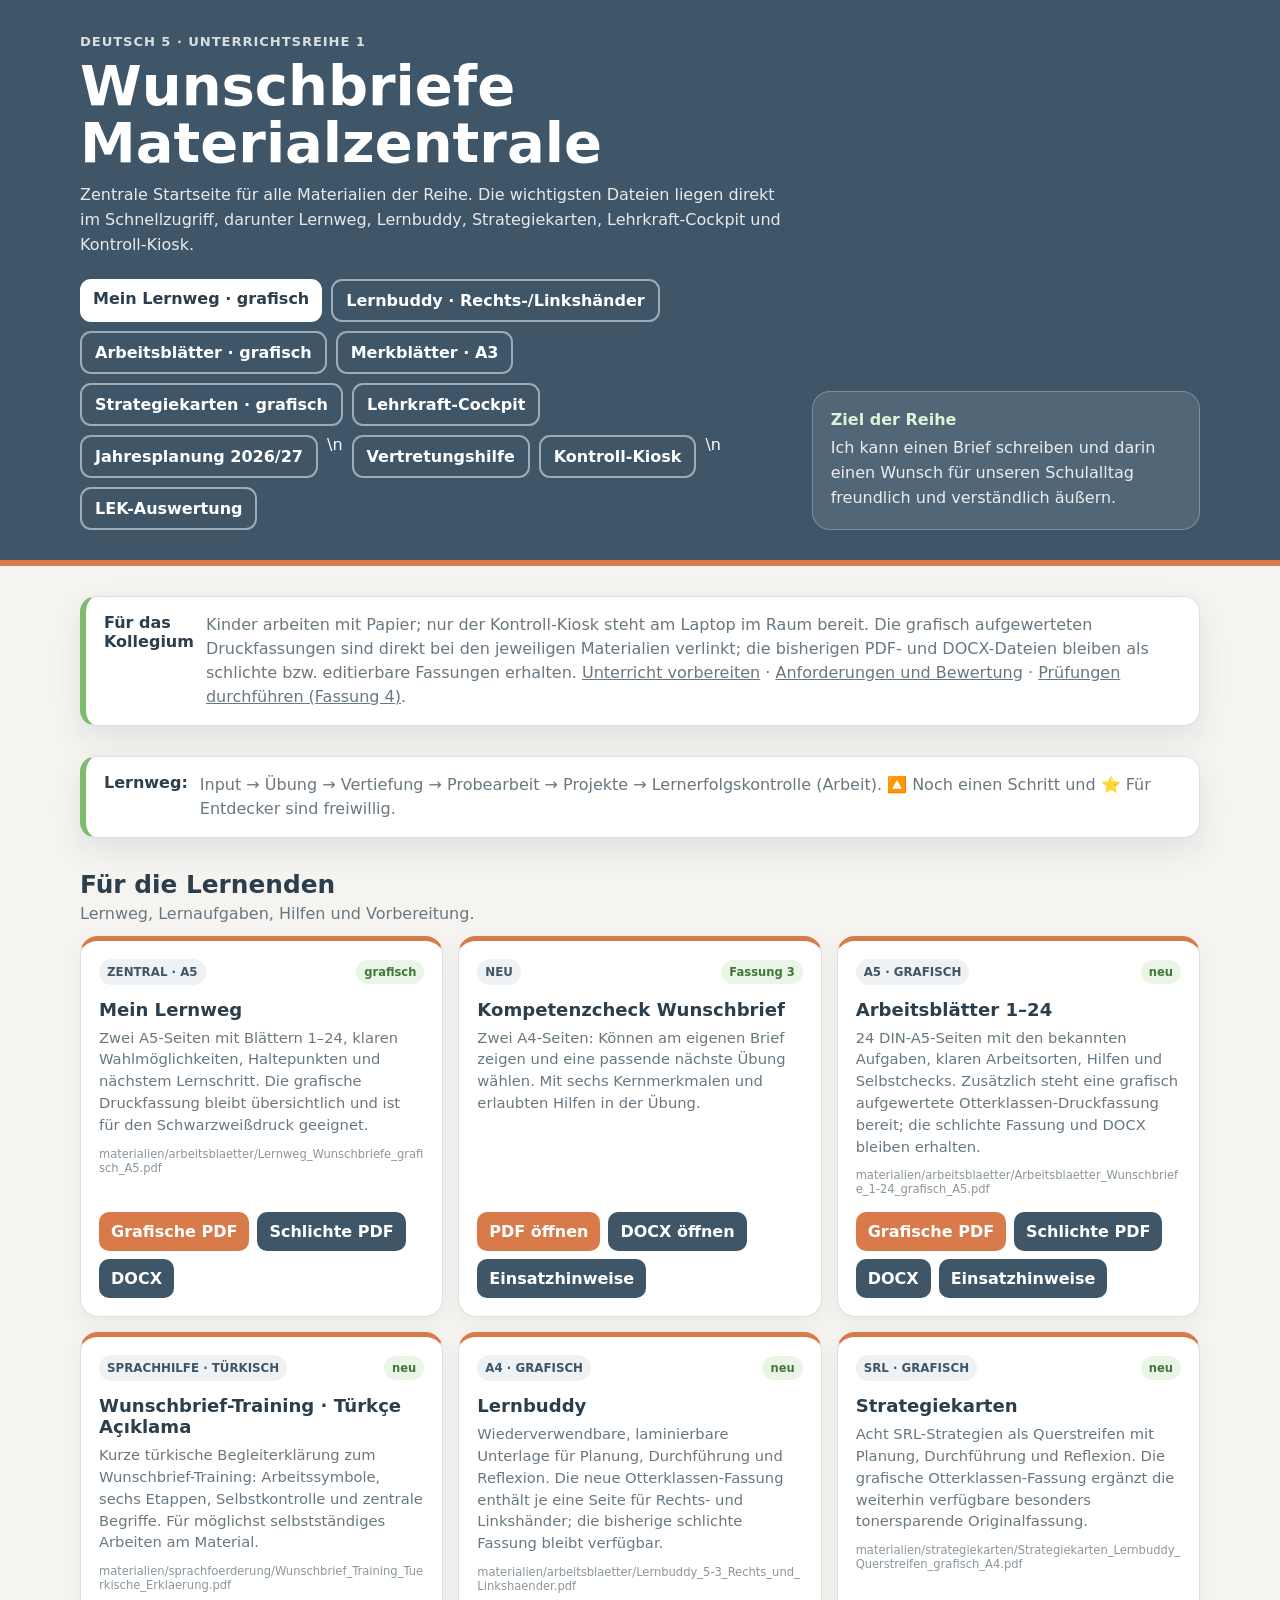
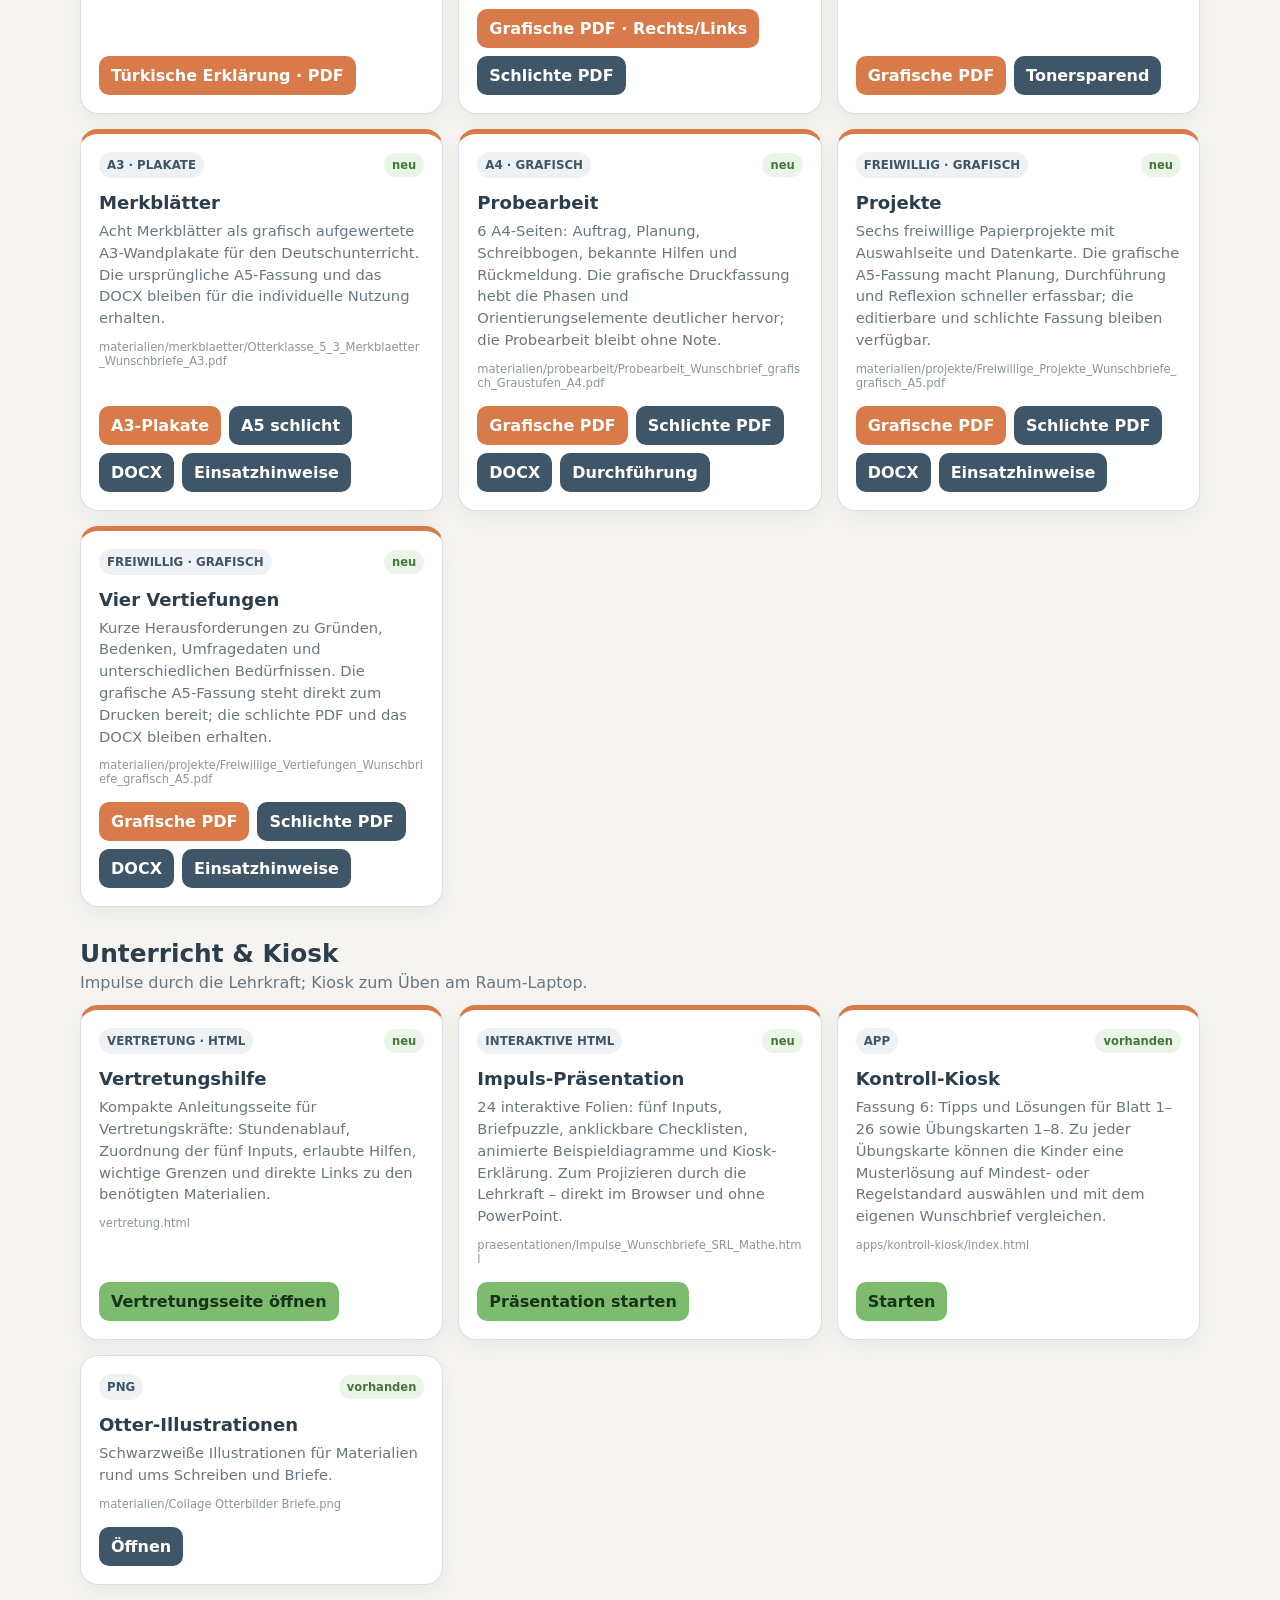
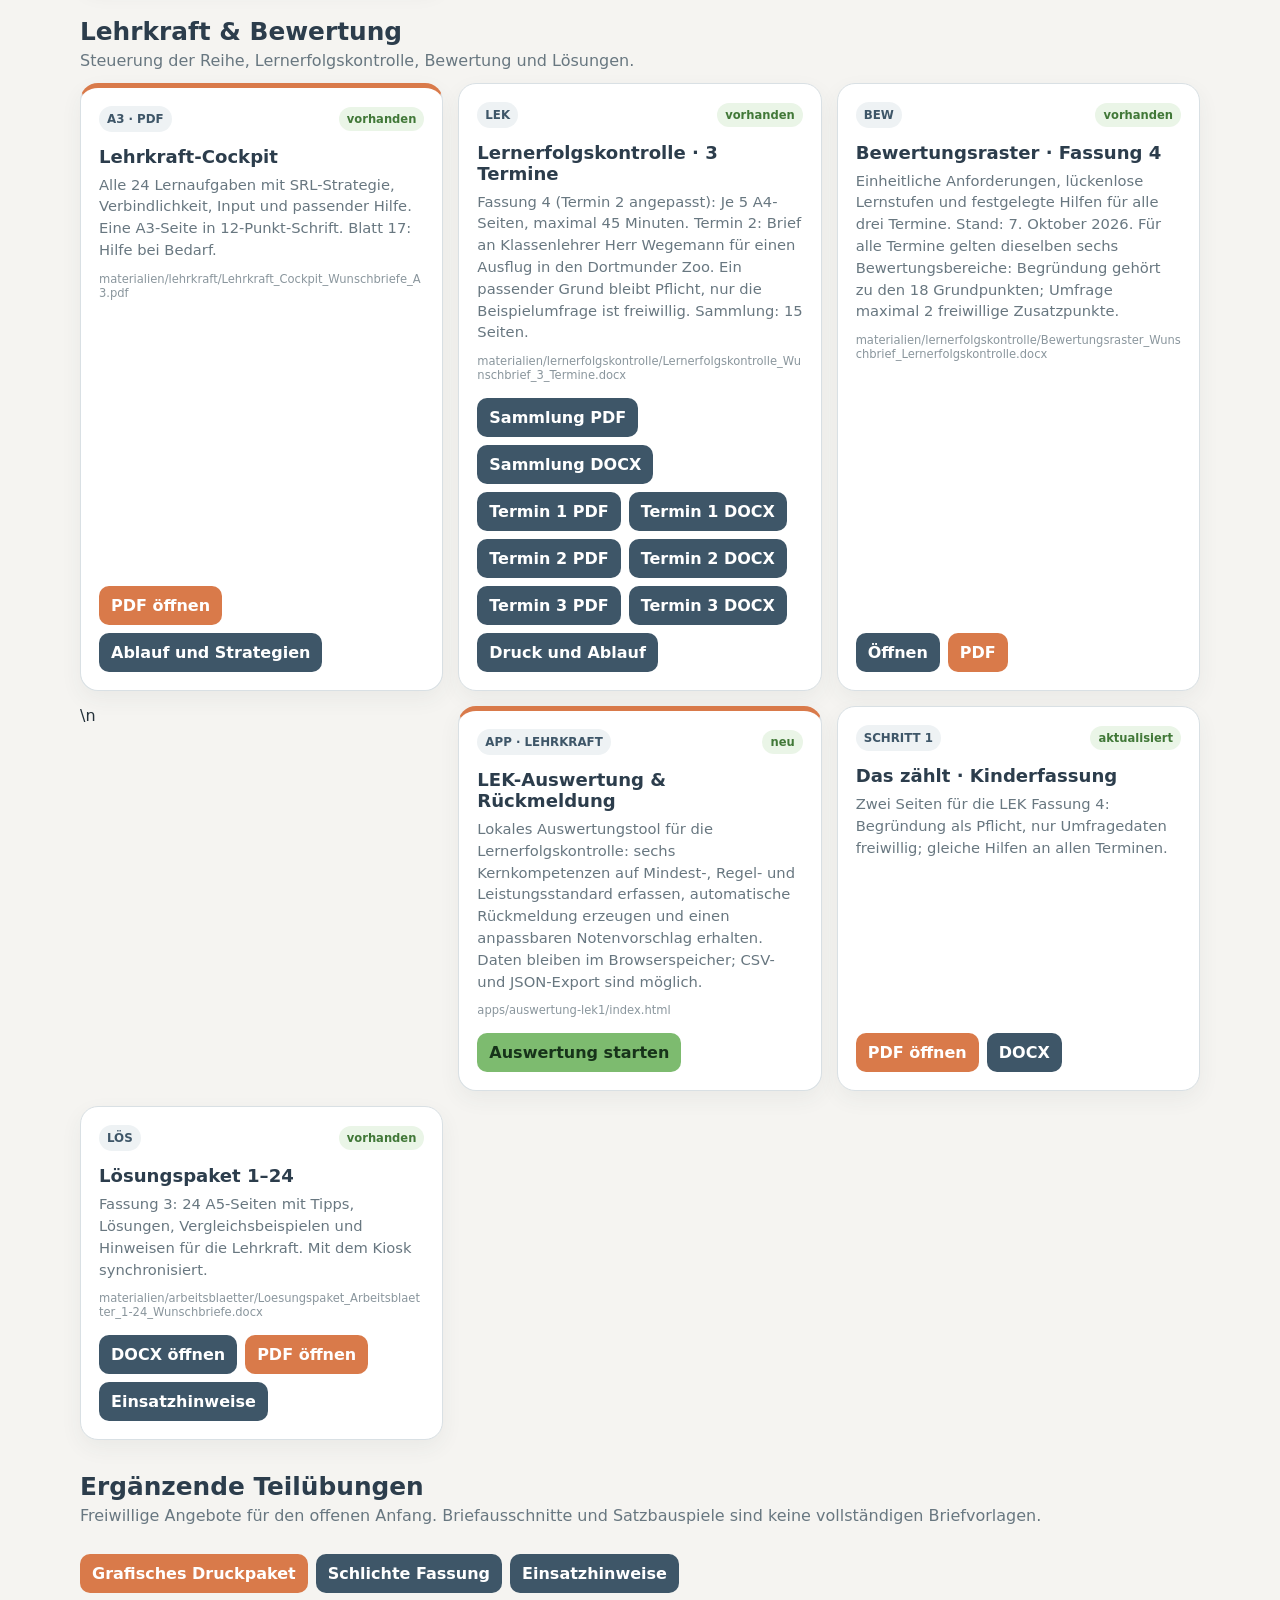
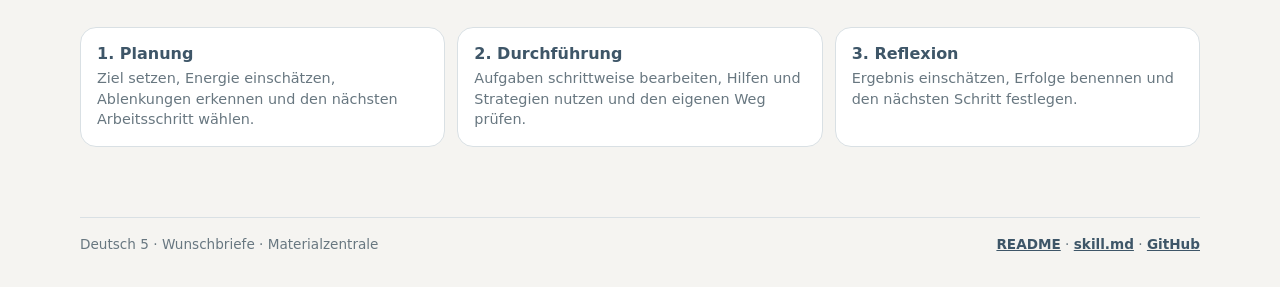
==== commit 41d3986f: "Materialzentrale: neue Schreibsituation Termin 2 Zoo Dortmund ausweisen" ====
--- a/index.html
+++ b/index.html
@@ -70,8 +70,8 @@
 <div class="section-head"><h2>Lehrkraft & Bewertung</h2><p>Steuerung der Reihe, Lernerfolgskontrolle, Bewertung und Lösungen.</p></div>
 <div class="grid">
 <article class="card featured"><div class="top"><span class="badge">A3 · PDF</span><span class="ready">vorhanden</span></div><h3>Lehrkraft-Cockpit</h3><p>Alle 24 Lernaufgaben mit SRL-Strategie, Verbindlichkeit, Input und passender Hilfe. Eine A3-Seite in 12-Punkt-Schrift. Blatt 17: Hilfe bei Bedarf.</p><div class="path">materialien/lehrkraft/Lehrkraft_Cockpit_Wunschbriefe_A3.pdf</div><div class="actions"><a class="btn pdf" href="materialien/lehrkraft/Lehrkraft_Cockpit_Wunschbriefe_A3.pdf">PDF öffnen</a><a class="btn" href="materialien/lehrkraft/Hinweise_Unterricht_Fassung3.md">Ablauf und Strategien</a></div></article>
-<article class="card"><div class="top"><span class="badge">LEK</span><span class="ready">vorhanden</span></div><h3>Lernerfolgskontrolle · 3 Termine</h3><p>Fassung 4: Je 5 A4-Seiten, max. 45 Minuten. Ein passender Grund ist Pflicht; nur die Umfrage ist freiwillig. Sammlung: 15 Seiten.</p><div class="path">materialien/lernerfolgskontrolle/Lernerfolgskontrolle_Wunschbrief_3_Termine.docx</div><div class="actions"><a class="btn" href="materialien/lernerfolgskontrolle/Lernerfolgskontrolle_Wunschbrief_3_Termine.pdf">Sammlung PDF</a><a class="btn" href="materialien/lernerfolgskontrolle/Lernerfolgskontrolle_Wunschbrief_3_Termine.docx">Sammlung DOCX</a><a class="btn" href="materialien/lernerfolgskontrolle/Lernerfolgskontrolle_Wunschbrief_Termin_1.pdf">Termin 1 PDF</a><a class="btn" href="materialien/lernerfolgskontrolle/Lernerfolgskontrolle_Wunschbrief_Termin_1.docx">Termin 1 DOCX</a><a class="btn" href="materialien/lernerfolgskontrolle/Lernerfolgskontrolle_Wunschbrief_Termin_2.pdf">Termin 2 PDF</a><a class="btn" href="materialien/lernerfolgskontrolle/Lernerfolgskontrolle_Wunschbrief_Termin_2.docx">Termin 2 DOCX</a><a class="btn" href="materialien/lernerfolgskontrolle/Lernerfolgskontrolle_Wunschbrief_Termin_3.pdf">Termin 3 PDF</a><a class="btn" href="materialien/lernerfolgskontrolle/Lernerfolgskontrolle_Wunschbrief_Termin_3.docx">Termin 3 DOCX</a><a class="btn" href="materialien/lernerfolgskontrolle/Hinweise_Pruefungen_Fassung4.md">Druck und Ablauf</a></div></article>
-<article class="card"><div class="top"><span class="badge">BEW</span><span class="ready">vorhanden</span></div><h3>Bewertungsraster · Fassung 4</h3><p>Einheitliche Anforderungen, lückenlose Lernstufen und festgelegte Hilfen für alle drei Termine. Stand: 5. Oktober 2026. Begründung gehört zu den 18 Grundpunkten; Umfrage maximal 2 freiwillige Zusatzpunkte.</p><div class="path">materialien/lernerfolgskontrolle/Bewertungsraster_Wunschbrief_Lernerfolgskontrolle.docx</div><div class="actions"><a class="btn" href="materialien/lernerfolgskontrolle/Bewertungsraster_Wunschbrief_Lernerfolgskontrolle.docx">Öffnen</a> <a class="btn pdf" href="materialien/lernerfolgskontrolle/Bewertungsraster_Wunschbrief_Lernerfolgskontrolle.pdf">PDF</a></div></article>\n<article class="card featured"><div class="top"><span class="badge">APP · LEHRKRAFT</span><span class="ready">neu</span></div><h3>LEK-Auswertung & Rückmeldung</h3><p>Lokales Auswertungstool für die Lernerfolgskontrolle: sechs Kernkompetenzen auf Mindest-, Regel- und Leistungsstandard erfassen, automatische Rückmeldung erzeugen und einen anpassbaren Notenvorschlag erhalten. Daten bleiben im Browserspeicher; CSV- und JSON-Export sind möglich.</p><div class="path">apps/auswertung-lek1/index.html</div><div class="actions"><a class="btn app" href="apps/auswertung-lek1/index.html">Auswertung starten</a></div></article>
+<article class="card"><div class="top"><span class="badge">LEK</span><span class="ready">vorhanden</span></div><h3>Lernerfolgskontrolle · 3 Termine</h3><p>Fassung 4 (Termin 2 angepasst): Je 5 A4-Seiten, maximal 45 Minuten. Termin 2: Brief an Klassenlehrer Herr Wegemann für einen Ausflug in den Dortmunder Zoo. Ein passender Grund bleibt Pflicht, nur die Beispielumfrage ist freiwillig. Sammlung: 15 Seiten.</p><div class="path">materialien/lernerfolgskontrolle/Lernerfolgskontrolle_Wunschbrief_3_Termine.docx</div><div class="actions"><a class="btn" href="materialien/lernerfolgskontrolle/Lernerfolgskontrolle_Wunschbrief_3_Termine.pdf">Sammlung PDF</a><a class="btn" href="materialien/lernerfolgskontrolle/Lernerfolgskontrolle_Wunschbrief_3_Termine.docx">Sammlung DOCX</a><a class="btn" href="materialien/lernerfolgskontrolle/Lernerfolgskontrolle_Wunschbrief_Termin_1.pdf">Termin 1 PDF</a><a class="btn" href="materialien/lernerfolgskontrolle/Lernerfolgskontrolle_Wunschbrief_Termin_1.docx">Termin 1 DOCX</a><a class="btn" href="materialien/lernerfolgskontrolle/Lernerfolgskontrolle_Wunschbrief_Termin_2.pdf">Termin 2 PDF</a><a class="btn" href="materialien/lernerfolgskontrolle/Lernerfolgskontrolle_Wunschbrief_Termin_2.docx">Termin 2 DOCX</a><a class="btn" href="materialien/lernerfolgskontrolle/Lernerfolgskontrolle_Wunschbrief_Termin_3.pdf">Termin 3 PDF</a><a class="btn" href="materialien/lernerfolgskontrolle/Lernerfolgskontrolle_Wunschbrief_Termin_3.docx">Termin 3 DOCX</a><a class="btn" href="materialien/lernerfolgskontrolle/Hinweise_Pruefungen_Fassung4.md">Druck und Ablauf</a></div></article>
+<article class="card"><div class="top"><span class="badge">BEW</span><span class="ready">vorhanden</span></div><h3>Bewertungsraster · Fassung 4</h3><p>Einheitliche Anforderungen, lückenlose Lernstufen und festgelegte Hilfen für alle drei Termine. Stand: 7. Oktober 2026. Für alle Termine gelten dieselben sechs Bewertungsbereiche: Begründung gehört zu den 18 Grundpunkten; Umfrage maximal 2 freiwillige Zusatzpunkte.</p><div class="path">materialien/lernerfolgskontrolle/Bewertungsraster_Wunschbrief_Lernerfolgskontrolle.docx</div><div class="actions"><a class="btn" href="materialien/lernerfolgskontrolle/Bewertungsraster_Wunschbrief_Lernerfolgskontrolle.docx">Öffnen</a> <a class="btn pdf" href="materialien/lernerfolgskontrolle/Bewertungsraster_Wunschbrief_Lernerfolgskontrolle.pdf">PDF</a></div></article>\n<article class="card featured"><div class="top"><span class="badge">APP · LEHRKRAFT</span><span class="ready">neu</span></div><h3>LEK-Auswertung & Rückmeldung</h3><p>Lokales Auswertungstool für die Lernerfolgskontrolle: sechs Kernkompetenzen auf Mindest-, Regel- und Leistungsstandard erfassen, automatische Rückmeldung erzeugen und einen anpassbaren Notenvorschlag erhalten. Daten bleiben im Browserspeicher; CSV- und JSON-Export sind möglich.</p><div class="path">apps/auswertung-lek1/index.html</div><div class="actions"><a class="btn app" href="apps/auswertung-lek1/index.html">Auswertung starten</a></div></article>
 <article class="card"><div class="top"><span class="badge">SCHRITT 1</span><span class="ready">aktualisiert</span></div><h3>Das zählt · Kinderfassung</h3><p>Zwei Seiten für die LEK Fassung 4: Begründung als Pflicht, nur Umfragedaten freiwillig; gleiche Hilfen an allen Terminen.</p><div class="actions"><a class="btn pdf" href="materialien/lernerfolgskontrolle/Wunschbrief_Das_zaehlt_Kinderfassung.pdf">PDF öffnen</a> <a class="btn" href="materialien/lernerfolgskontrolle/Wunschbrief_Das_zaehlt_Kinderfassung.docx">DOCX</a></div></article>
 <article class="card"><div class="top"><span class="badge">LÖS</span><span class="ready">vorhanden</span></div><h3>Lösungspaket 1–24</h3><p>Fassung 3: 24 A5-Seiten mit Tipps, Lösungen, Vergleichsbeispielen und Hinweisen für die Lehrkraft. Mit dem Kiosk synchronisiert.</p><div class="path">materialien/arbeitsblaetter/Loesungspaket_Arbeitsblaetter_1-24_Wunschbriefe.docx</div><div class="actions"><a class="btn" href="materialien/arbeitsblaetter/Loesungspaket_Arbeitsblaetter_1-24_Wunschbriefe.docx">DOCX öffnen</a><a class="btn pdf" href="materialien/arbeitsblaetter/Loesungspaket_Arbeitsblaetter_1-24_Wunschbriefe.pdf">PDF öffnen</a><a class="btn" href="materialien/arbeitsblaetter/Hinweise_Kiosk_Loesungen.md">Einsatzhinweise</a></div></article>
 </div>
